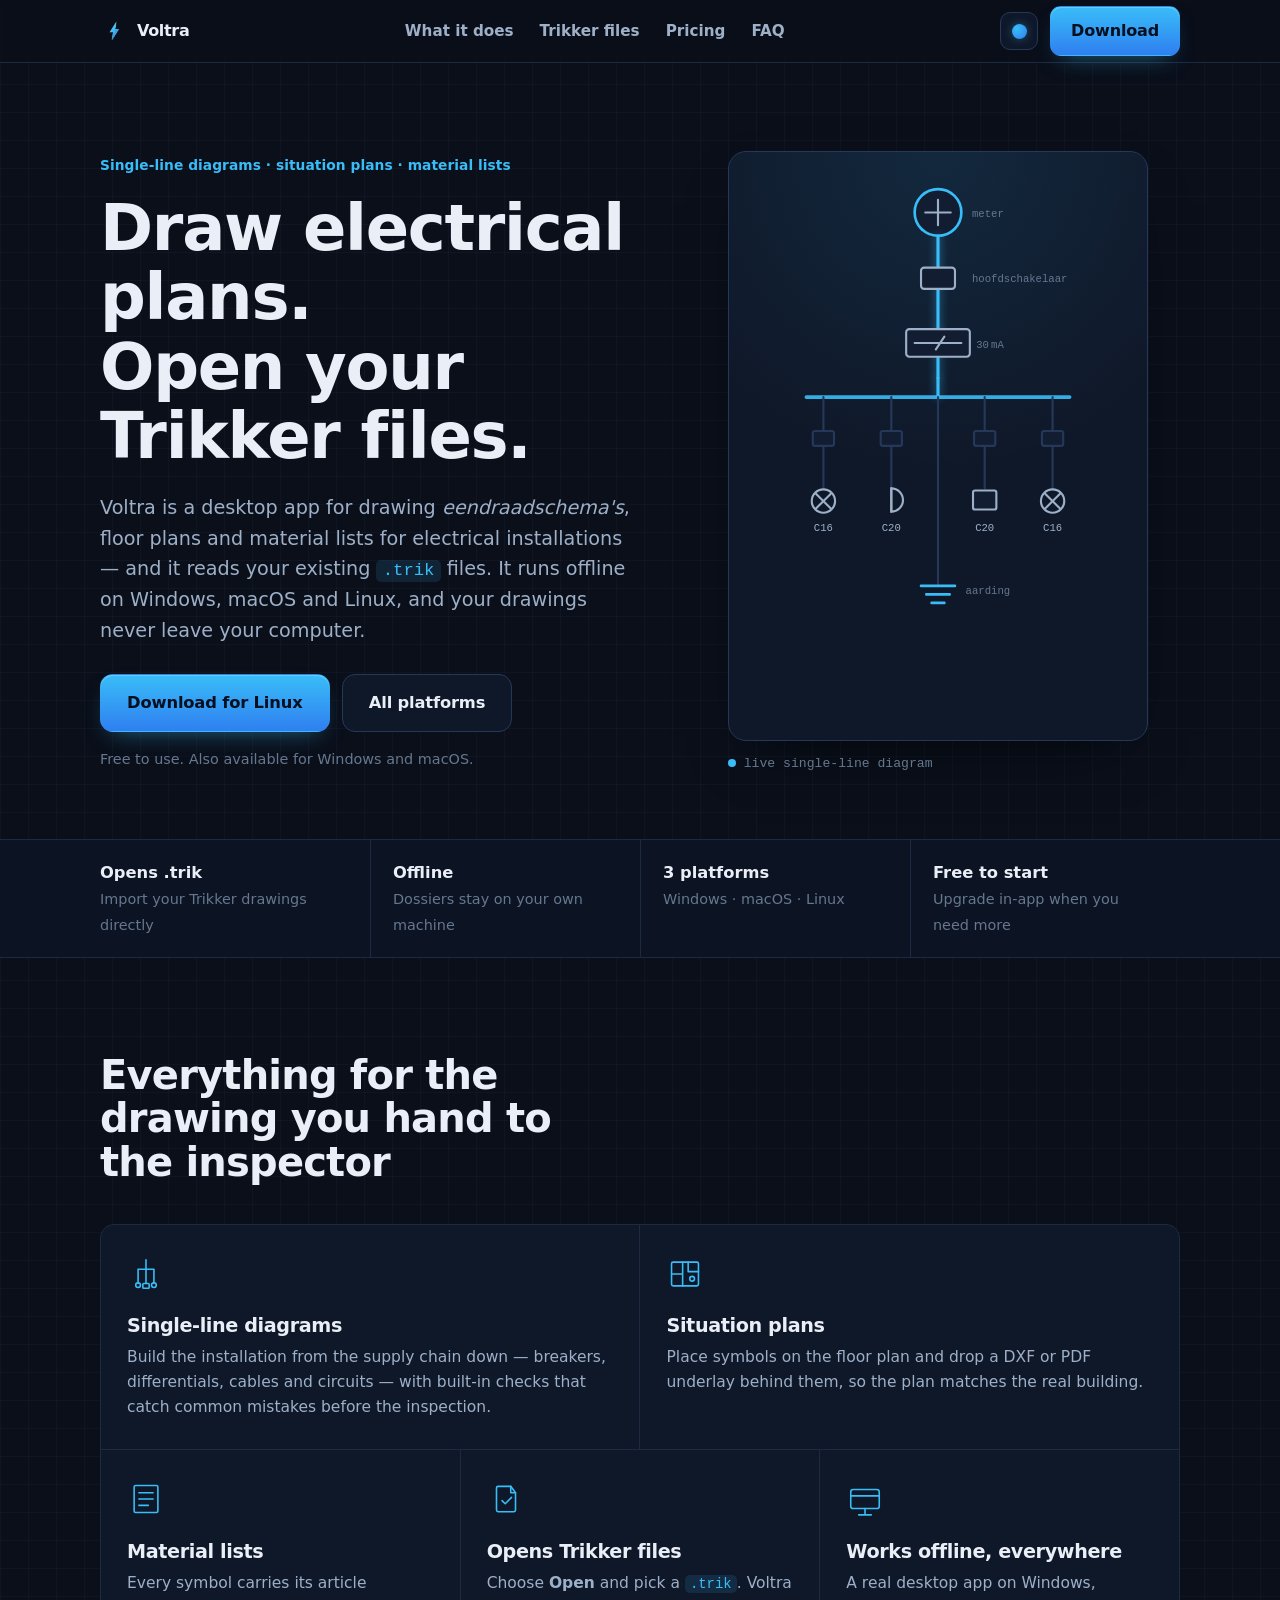
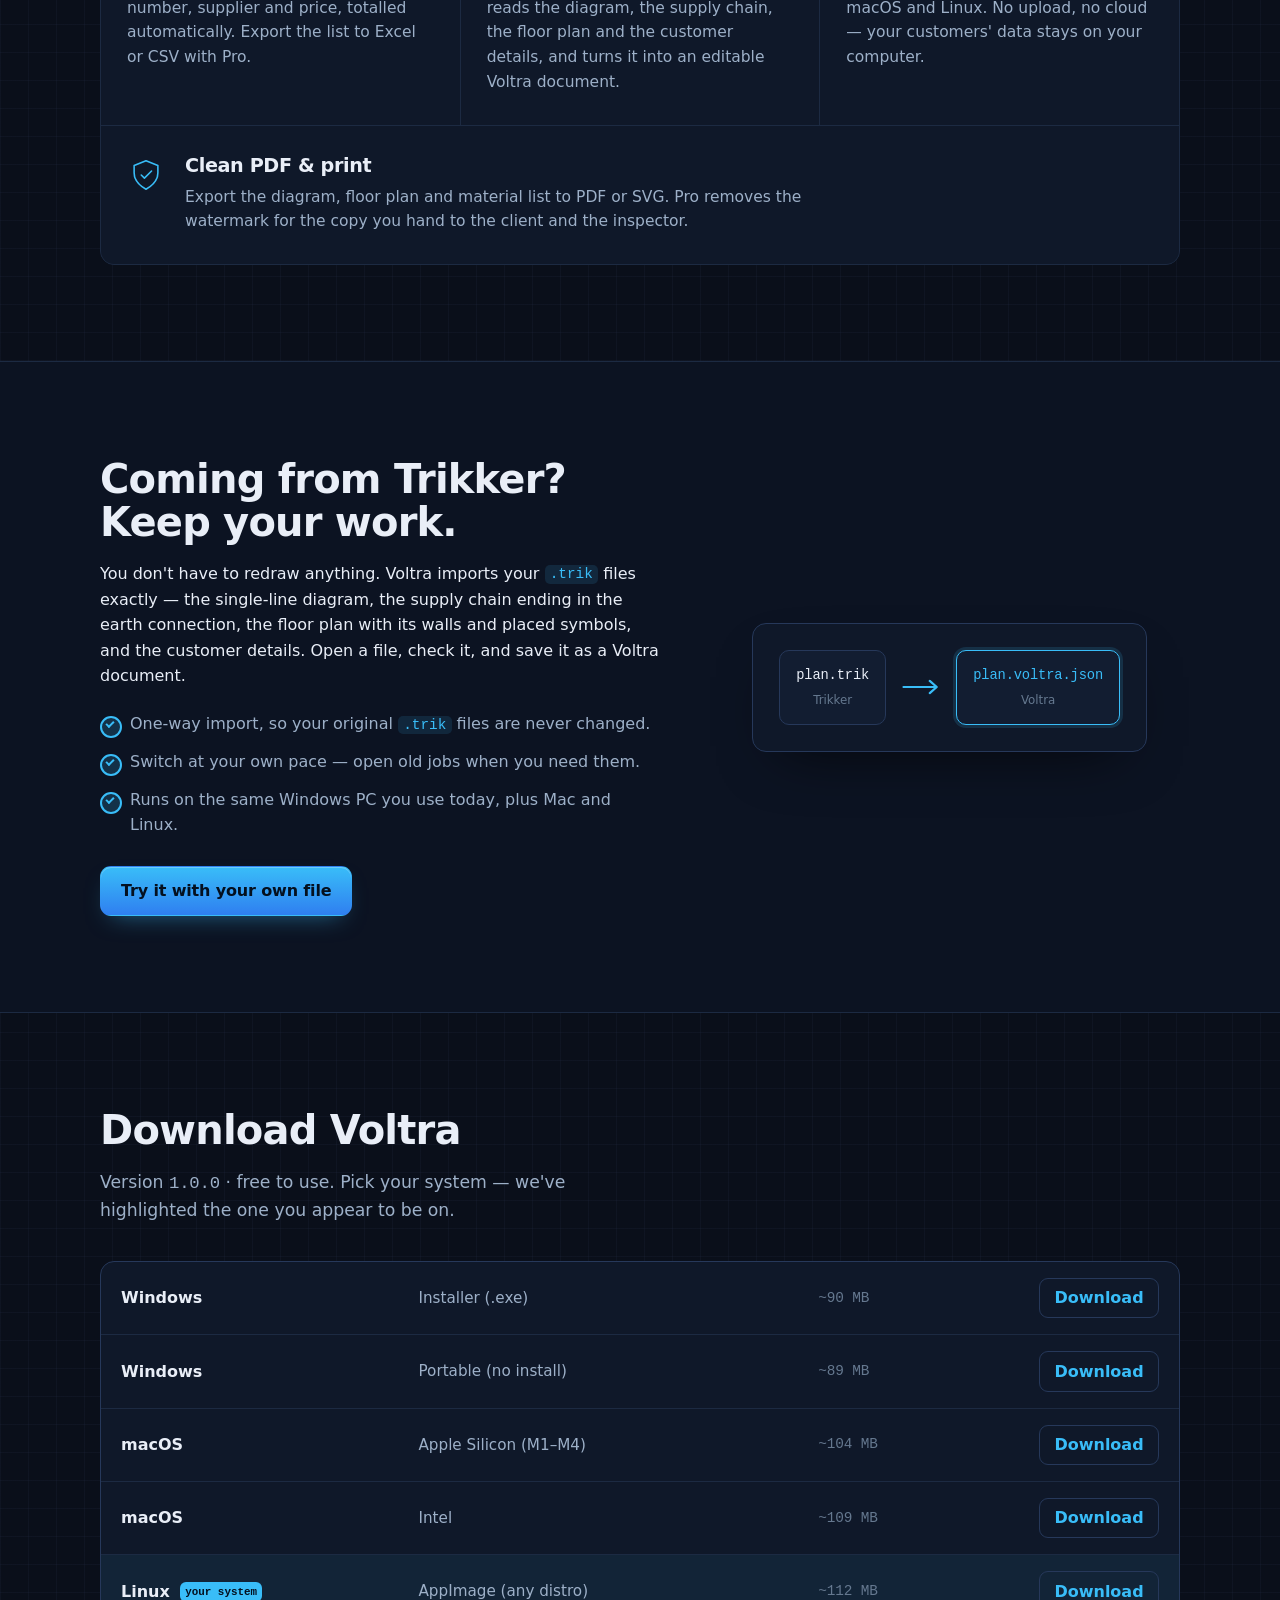
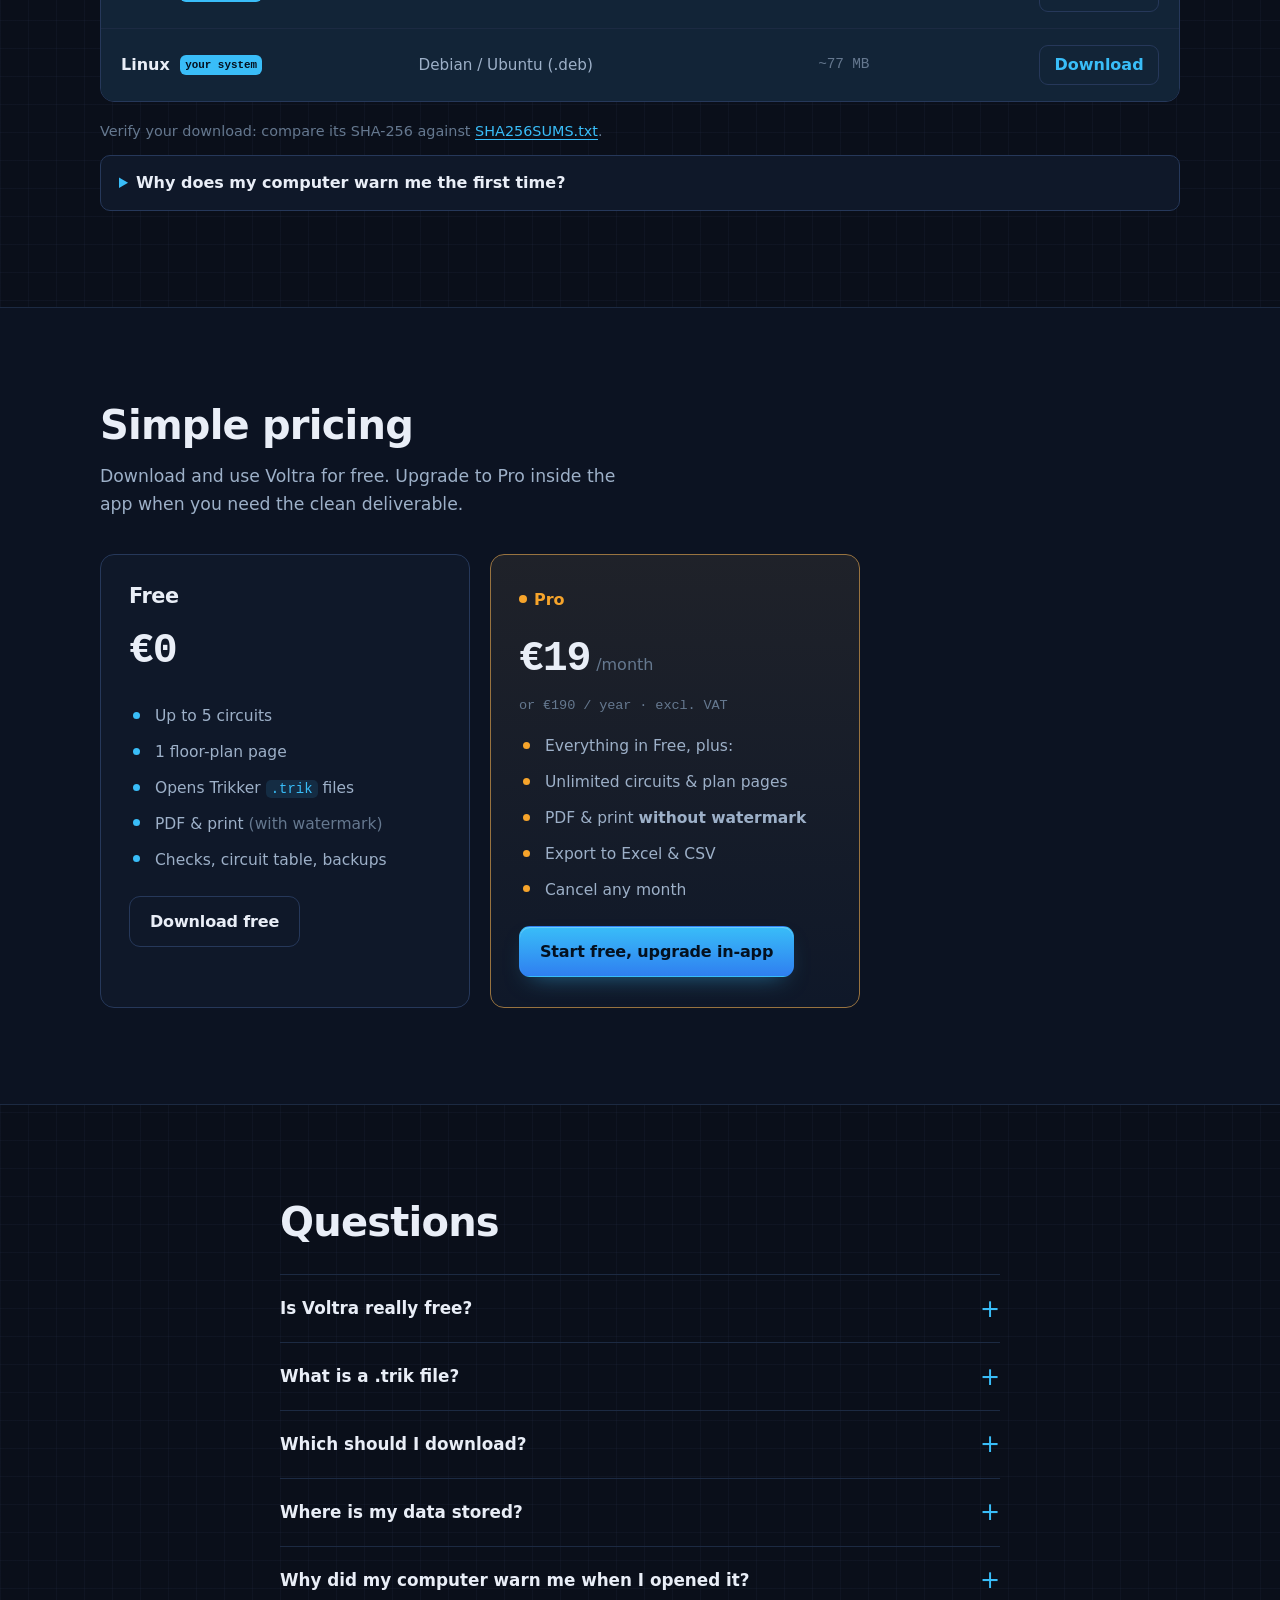
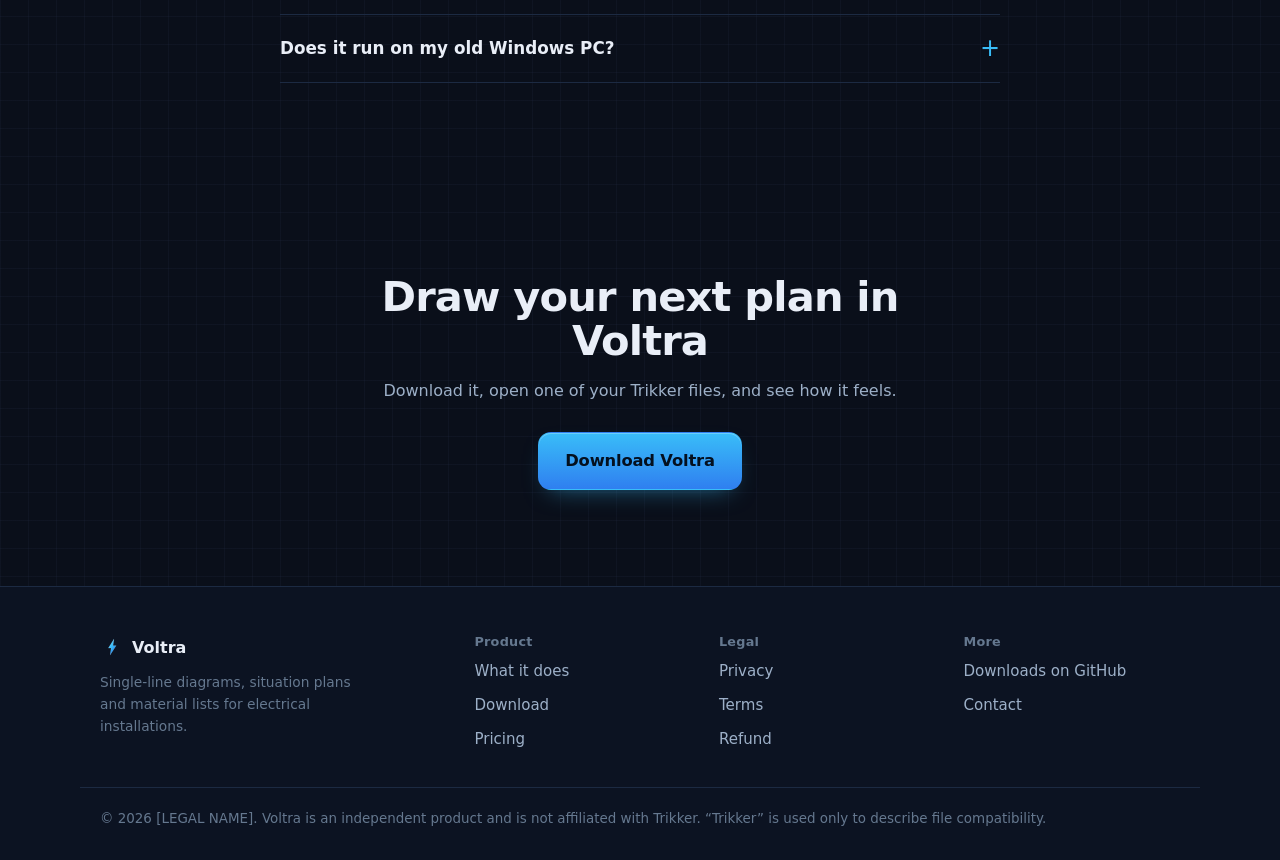
==== index.html @ 6f8e90e7 "Voltra download website Co-Authored-By: Claude Opus 4.8 <noreply@anthropic.com> Claude-Session: http" ====
<!doctype html>
<html lang="en" data-theme="dark">
<head>
<meta charset="utf-8">
<meta name="viewport" content="width=device-width, initial-scale=1">
<title>Voltra — electrical single-line diagrams, opens Trikker files</title>
<meta name="description" content="Voltra is a desktop app for single-line diagrams, situation plans and material lists. It opens your existing Trikker .trik files and works offline on Windows, macOS and Linux.">
<meta http-equiv="Content-Security-Policy" content="default-src 'self'; script-src 'self'; style-src 'self'; img-src 'self' data:; font-src 'self'; connect-src 'self'; base-uri 'none'; form-action 'none'; object-src 'none'">
<link rel="icon" type="image/png" sizes="32x32" href="./assets/favicon-32.png">
<link rel="apple-touch-icon" href="./assets/apple-touch-icon.png">
<meta property="og:title" content="Voltra — electrical single-line diagrams">
<meta property="og:description" content="Draw electrical plans, open your Trikker files, work offline. Windows, macOS, Linux.">
<meta property="og:type" content="website">
<meta property="og:image" content="./assets/og-image.png">
<meta name="theme-color" content="#0a0f1a">
<link rel="stylesheet" href="./styles.css">
</head>
<body>
<a class="skip" href="#download">Skip to downloads</a>

<header class="site-head">
  <div class="wrap head-row">
    <a class="brand" href="#top" aria-label="Voltra home">
      <img src="./assets/mark-96.png" alt="" width="28" height="28" class="brand-mark">
      <span class="brand-name">Voltra</span>
    </a>
    <nav class="nav" aria-label="Primary">
      <a href="#features">What it does</a>
      <a href="#trikker">Trikker files</a>
      <a href="#pricing">Pricing</a>
      <a href="#faq">FAQ</a>
    </nav>
    <div class="head-actions">
      <button type="button" id="theme-toggle" class="icon-btn" aria-label="Switch to light theme" aria-pressed="false">
        <span class="theme-dot" aria-hidden="true"></span>
      </button>
      <a class="btn btn-primary head-cta" href="#download">Download</a>
    </div>
  </div>
</header>

<main id="top">

  <!-- HERO -->
  <section class="hero">
    <div class="wrap hero-grid">
      <div class="hero-copy">
        <p class="kicker">Single-line diagrams · situation plans · material lists</p>
        <h1>Draw electrical plans.<br>Open your Trikker files.</h1>
        <p class="lede">Voltra is a desktop app for drawing <i>eendraadschema's</i>, floor plans and
          material lists for electrical installations — and it reads your existing <code>.trik</code>
          files. It runs offline on Windows, macOS and Linux, and your drawings never leave your computer.</p>
        <div class="hero-cta">
          <a class="btn btn-primary btn-lg" id="hero-download" href="#download" data-fallback="#download">
            <span id="hero-download-label">Download Voltra</span>
          </a>
          <a class="btn btn-ghost btn-lg" href="#download">All platforms</a>
        </div>
        <p class="hero-note" id="hero-os-note">Free to use. No account needed to start.</p>
      </div>

      <!-- Subject-matter hero: a live single-line diagram that energizes on load -->
      <div class="hero-art" aria-hidden="true">
        <svg class="sld" viewBox="0 0 360 520" fill="none" xmlns="http://www.w3.org/2000/svg" role="img">
          <!-- grid backdrop handled by CSS; this is the schematic -->
          <!-- meter / supply -->
          <circle class="sld-node" cx="180" cy="40" r="22"/>
          <path class="sld-sym" d="M168 40h24M180 28v24" />
          <text class="sld-lbl" x="212" y="44">meter</text>

          <!-- main vertical bus (the energized path) -->
          <path class="sld-live" d="M180 62 V150" />
          <!-- main switch -->
          <rect class="sld-box" x="164" y="92" width="32" height="20" rx="3"/>
          <text class="sld-lbl" x="212" y="106">hoofdschakelaar</text>

          <!-- RCD / differential -->
          <path class="sld-live" d="M180 150 V196"/>
          <rect class="sld-box" x="150" y="150" width="60" height="26" rx="3"/>
          <path class="sld-sym" d="M158 163h44M186 157l-8 12"/>
          <text class="sld-lbl" x="216" y="168">30&#8201;mA</text>

          <!-- busbar -->
          <path class="sld-live" d="M180 196 V214"/>
          <path class="sld-bus" d="M56 214 H304"/>

          <!-- four circuits dropping from the bus -->
          <!-- circuit 1: lighting -->
          <path class="sld-line" d="M72 214 V300"/>
          <rect class="sld-box sm" x="62" y="246" width="20" height="14" rx="2"/>
          <circle class="sld-end" cx="72" cy="312" r="11"/>
          <path class="sld-sym" d="M65 305l14 14M79 305l-14 14"/>
          <text class="sld-tag" x="72" y="340">C16</text>

          <!-- circuit 2: sockets -->
          <path class="sld-line" d="M136 214 V300"/>
          <rect class="sld-box sm" x="126" y="246" width="20" height="14" rx="2"/>
          <path class="sld-end" d="M136 300 a11 11 0 0 1 0 22 Z"/>
          <path class="sld-sym" d="M136 300 v22"/>
          <text class="sld-tag" x="136" y="340">C20</text>

          <!-- circuit 3: oven -->
          <path class="sld-line" d="M224 214 V300"/>
          <rect class="sld-box sm" x="214" y="246" width="20" height="14" rx="2"/>
          <rect class="sld-end sq" x="213" y="302" width="22" height="18" rx="2"/>
          <text class="sld-tag" x="224" y="340">C20</text>

          <!-- circuit 4: lighting -->
          <path class="sld-line" d="M288 214 V300"/>
          <rect class="sld-box sm" x="278" y="246" width="20" height="14" rx="2"/>
          <circle class="sld-end" cx="288" cy="312" r="11"/>
          <path class="sld-sym" d="M281 305l14 14M295 305l-14 14"/>
          <text class="sld-tag" x="288" y="340">C16</text>

          <!-- earth at the bottom -->
          <path class="sld-line" d="M180 214 V392"/>
          <path class="sld-earth" d="M164 392 H196 M169 400 H191 M174 408 H186"/>
          <text class="sld-lbl" x="206" y="400">aarding</text>
        </svg>
        <div class="sld-caption"><span class="live-dot"></span>live single-line diagram</div>
      </div>
    </div>
  </section>

  <!-- TRUST STRIP -->
  <section class="strip" aria-label="At a glance">
    <div class="wrap strip-row">
      <div class="strip-item"><b>Opens .trik</b><span>Import your Trikker drawings directly</span></div>
      <div class="strip-item"><b>Offline</b><span>Dossiers stay on your own machine</span></div>
      <div class="strip-item"><b>3 platforms</b><span>Windows · macOS · Linux</span></div>
      <div class="strip-item"><b>Free to start</b><span>Upgrade in-app when you need more</span></div>
    </div>
  </section>

  <!-- FEATURES -->
  <section class="section" id="features">
    <div class="wrap">
      <h2 class="section-title">Everything for the drawing you hand to the inspector</h2>
      <div class="feat">
        <article class="feat-item">
          <svg class="feat-glyph" viewBox="0 0 48 48" aria-hidden="true"><path d="M24 6v12M24 18h-10v10M24 18h10v10M14 28v8M34 28v8M24 18v18" /><circle cx="14" cy="38" r="3"/><circle cx="34" cy="38" r="3"/><rect x="20" y="36" width="8" height="6" rx="1"/></svg>
          <h3>Single-line diagrams</h3>
          <p>Build the installation from the supply chain down — breakers, differentials, cables and
            circuits — with built-in checks that catch common mistakes before the inspection.</p>
        </article>
        <article class="feat-item">
          <svg class="feat-glyph" viewBox="0 0 48 48" aria-hidden="true"><rect x="7" y="9" width="34" height="30" rx="2"/><path d="M7 24h14v15M21 24V9M28 9v12h13"/><circle cx="33" cy="30" r="3"/></svg>
          <h3>Situation plans</h3>
          <p>Place symbols on the floor plan and drop a DXF or PDF underlay behind them, so the plan
            matches the real building.</p>
        </article>
        <article class="feat-item">
          <svg class="feat-glyph" viewBox="0 0 48 48" aria-hidden="true"><rect x="9" y="7" width="30" height="34" rx="2"/><path d="M15 16h18M15 24h18M15 32h12"/></svg>
          <h3>Material lists</h3>
          <p>Every symbol carries its article number, supplier and price, totalled automatically. Export
            the list to Excel or CSV with Pro.</p>
        </article>
        <article class="feat-item">
          <svg class="feat-glyph" viewBox="0 0 48 48" aria-hidden="true"><path d="M30 8H14a2 2 0 0 0-2 2v28a2 2 0 0 0 2 2h20a2 2 0 0 0 2-2V16z"/><path d="M30 8v8h6M19 26l4 4 8-8"/></svg>
          <h3>Opens Trikker files</h3>
          <p>Choose <b>Open</b> and pick a <code>.trik</code>. Voltra reads the diagram, the supply chain,
            the floor plan and the customer details, and turns it into an editable Voltra document.</p>
        </article>
        <article class="feat-item">
          <svg class="feat-glyph" viewBox="0 0 48 48" aria-hidden="true"><rect x="6" y="12" width="36" height="24" rx="3"/><path d="M6 20h36M16 44h16M24 36v8"/></svg>
          <h3>Works offline, everywhere</h3>
          <p>A real desktop app on Windows, macOS and Linux. No upload, no cloud — your customers' data
            stays on your computer.</p>
        </article>
        <article class="feat-item">
          <svg class="feat-glyph" viewBox="0 0 48 48" aria-hidden="true"><path d="M24 6l15 6v9c0 9-6 16-15 21-9-5-15-12-15-21v-9z"/><path d="M18 24l4 4 9-9"/></svg>
          <h3>Clean PDF &amp; print</h3>
          <p>Export the diagram, floor plan and material list to PDF or SVG. Pro removes the watermark for
            the copy you hand to the client and the inspector.</p>
        </article>
      </div>
    </div>
  </section>

  <!-- TRIKKER INTEROP -->
  <section class="section section-alt" id="trikker">
    <div class="wrap interop">
      <div class="interop-copy">
        <h2 class="section-title">Coming from Trikker? Keep your work.</h2>
        <p>You don't have to redraw anything. Voltra imports your <code>.trik</code> files exactly — the
          single-line diagram, the supply chain ending in the earth connection, the floor plan with its
          walls and placed symbols, and the customer details. Open a file, check it, and save it as a
          Voltra document.</p>
        <ul class="ticks">
          <li>One-way import, so your original <code>.trik</code> files are never changed.</li>
          <li>Switch at your own pace — open old jobs when you need them.</li>
          <li>Runs on the same Windows PC you use today, plus Mac and Linux.</li>
        </ul>
        <a class="btn btn-primary" href="#download">Try it with your own file</a>
      </div>
      <div class="interop-art" aria-hidden="true">
        <div class="swap">
          <div class="swap-chip from"><span class="mono">plan.trik</span><small>Trikker</small></div>
          <svg class="swap-arrow" viewBox="0 0 48 24" fill="none"><path d="M4 12h38M34 5l8 7-8 7"/></svg>
          <div class="swap-chip to"><span class="mono">plan.voltra.json</span><small>Voltra</small></div>
        </div>
      </div>
    </div>
  </section>

  <!-- DOWNLOAD -->
  <section class="section" id="download">
    <div class="wrap">
      <h2 class="section-title">Download Voltra</h2>
      <p class="section-lede">Version <span class="mono" id="ver">1.0.0</span> · free to use. Pick your
        system — we've highlighted the one you appear to be on.</p>

      <div class="dl" id="dl-list">
        <!-- rows injected/annotated by app.js; written here for no-JS and for crawlers -->
        <a class="dl-row" data-os="windows" href="#" data-file="voltra-windows-setup.exe">
          <span class="dl-os">Windows</span>
          <span class="dl-kind">Installer (.exe)</span>
          <span class="dl-size mono">~90 MB</span>
          <span class="dl-get">Download</span>
        </a>
        <a class="dl-row" data-os="windows" href="#" data-file="voltra-windows-portable.exe">
          <span class="dl-os">Windows</span>
          <span class="dl-kind">Portable (no install)</span>
          <span class="dl-size mono">~89 MB</span>
          <span class="dl-get">Download</span>
        </a>
        <a class="dl-row" data-os="mac-arm" href="#" data-file="voltra-mac-apple-silicon.dmg">
          <span class="dl-os">macOS</span>
          <span class="dl-kind">Apple Silicon (M1–M4)</span>
          <span class="dl-size mono">~104 MB</span>
          <span class="dl-get">Download</span>
        </a>
        <a class="dl-row" data-os="mac-intel" href="#" data-file="voltra-mac-intel.dmg">
          <span class="dl-os">macOS</span>
          <span class="dl-kind">Intel</span>
          <span class="dl-size mono">~109 MB</span>
          <span class="dl-get">Download</span>
        </a>
        <a class="dl-row" data-os="linux" href="#" data-file="voltra-linux.AppImage">
          <span class="dl-os">Linux</span>
          <span class="dl-kind">AppImage (any distro)</span>
          <span class="dl-size mono">~112 MB</span>
          <span class="dl-get">Download</span>
        </a>
        <a class="dl-row" data-os="linux" href="#" data-file="voltra-linux.deb">
          <span class="dl-os">Linux</span>
          <span class="dl-kind">Debian / Ubuntu (.deb)</span>
          <span class="dl-size mono">~77 MB</span>
          <span class="dl-get">Download</span>
        </a>
      </div>

      <div class="dl-meta">
        <p class="verify">Verify your download: compare its SHA-256 against
          <a id="sums-link" href="#" rel="noopener">SHA256SUMS.txt</a>.</p>
        <details class="warn">
          <summary>Why does my computer warn me the first time?</summary>
          <p>The installers are not yet code-signed, so Windows SmartScreen and macOS Gatekeeper show a
            one-time caution. On Windows choose <b>More info → Run anyway</b>; on macOS <b>right-click the
            app → Open</b>. The files you download here are the exact ones built from the public source —
            verify the SHA-256 above if you want to be certain.</p>
        </details>
      </div>
    </div>
  </section>

  <!-- PRICING -->
  <section class="section section-alt" id="pricing">
    <div class="wrap">
      <h2 class="section-title">Simple pricing</h2>
      <p class="section-lede">Download and use Voltra for free. Upgrade to Pro inside the app when you need
        the clean deliverable.</p>
      <div class="plans">
        <div class="plan">
          <h3>Free</h3>
          <p class="price"><span class="amount mono">€0</span></p>
          <ul class="plan-feats">
            <li>Up to 5 circuits</li>
            <li>1 floor-plan page</li>
            <li>Opens Trikker <code>.trik</code> files</li>
            <li>PDF &amp; print <span class="muted">(with watermark)</span></li>
            <li>Checks, circuit table, backups</li>
          </ul>
          <a class="btn btn-ghost" href="#download">Download free</a>
        </div>
        <div class="plan plan-pro">
          <div class="plan-flag"><span class="live-dot"></span>Pro</div>
          <p class="price"><span class="amount mono">€19</span><span class="per">/month</span></p>
          <p class="price-alt mono">or €190 / year · excl. VAT</p>
          <ul class="plan-feats">
            <li>Everything in Free, plus:</li>
            <li>Unlimited circuits &amp; plan pages</li>
            <li>PDF &amp; print <b>without watermark</b></li>
            <li>Export to Excel &amp; CSV</li>
            <li>Cancel any month</li>
          </ul>
          <a class="btn btn-primary" href="#download">Start free, upgrade in-app</a>
        </div>
      </div>
    </div>
  </section>

  <!-- FAQ -->
  <section class="section" id="faq">
    <div class="wrap faq-wrap">
      <h2 class="section-title">Questions</h2>
      <div class="faq">
        <details><summary>Is Voltra really free?</summary><p>Yes. The free version is a full working app:
          draw diagrams and plans, run the checks, open Trikker files, and print or export to PDF. The free
          version limits you to 5 circuits and one floor-plan page and adds a watermark to exports. Pro
          removes those limits.</p></details>
        <details><summary>What is a .trik file?</summary><p>It's the file Trikker saves. If you've used
          Trikker, your drawings are <code>.trik</code> files. Voltra opens them so you don't lose your
          existing work.</p></details>
        <details><summary>Which should I download?</summary><p>On Windows, the <b>installer</b> is the
          usual choice; the <b>portable</b> version runs without installing. On a modern Mac (2020 or
          later) choose <b>Apple Silicon</b>; on an older Mac choose <b>Intel</b>. On Linux, the
          <b>AppImage</b> runs on any distribution.</p></details>
        <details><summary>Where is my data stored?</summary><p>On your own computer. Voltra is a desktop
          app — your drawings and customer details are saved as files on your machine and are never
          uploaded. Only a subscription, if you buy one, involves our server (just your e-mail and plan).</p></details>
        <details><summary>Why did my computer warn me when I opened it?</summary><p>Because the app isn't
          code-signed yet. It's safe to run — see the note in the download section — and you can verify the
          file against its published SHA-256.</p></details>
        <details><summary>Does it run on my old Windows PC?</summary><p>If Trikker runs on it, Voltra
          will too. It's a standard Windows 10/11 desktop app.</p></details>
      </div>
    </div>
  </section>

  <!-- FINAL CTA -->
  <section class="section cta-final">
    <div class="wrap cta-box">
      <h2>Draw your next plan in Voltra</h2>
      <p>Download it, open one of your Trikker files, and see how it feels.</p>
      <a class="btn btn-primary btn-lg" href="#download">Download Voltra</a>
    </div>
  </section>
</main>

<footer class="site-foot">
  <div class="wrap foot-grid">
    <div class="foot-brand">
      <img src="./assets/mark-96.png" alt="" width="24" height="24">
      <span>Voltra</span>
      <p class="foot-tiny">Single-line diagrams, situation plans and material lists for electrical
        installations.</p>
    </div>
    <nav class="foot-col" aria-label="Product">
      <h4>Product</h4>
      <a href="#features">What it does</a>
      <a href="#download">Download</a>
      <a href="#pricing">Pricing</a>
    </nav>
    <nav class="foot-col" aria-label="Legal">
      <h4>Legal</h4>
      <a href="./privacy.html">Privacy</a>
      <a href="./terms.html">Terms</a>
      <a href="./refund.html">Refund</a>
    </nav>
    <nav class="foot-col" aria-label="More">
      <h4>More</h4>
      <a id="gh-link" href="#" rel="noopener">Downloads on GitHub</a>
      <a href="mailto:[CONTACT-EMAIL]">Contact</a>
    </nav>
  </div>
  <div class="wrap foot-legal">
    <span>© <span id="year">2026</span> [LEGAL NAME]. Voltra is an independent product and is not affiliated
      with Trikker. “Trikker” is used only to describe file compatibility.</span>
  </div>
</footer>

<script src="./app.js" defer></script>
</body>
</html>
---- styles.css ----
/* Voltra — blueprint-dark "live wire" design system
   Grounded in electrical single-line drawings: hairline grid, schematic hero, monospace for technical data. */

:root {
  --bg: #0a0f1a;
  --bg-2: #0c1322;
  --panel: #0f1829;
  --panel-2: #121d31;
  --ink: #e9eef7;
  --ink-2: #9db0c8;
  --ink-3: #65788f;
  --line: #1c2a42;
  --line-2: #26385a;
  --live: #39bdf8;
  --live-2: #2f7ff0;
  --live-ink: #04101f;
  --spark: #f6a42b;
  --ring: rgba(57,189,248,.55);
  --grid: rgba(120,160,220,.045);
  --shadow: 0 24px 60px -30px rgba(0,0,0,.8);
  --font: system-ui, -apple-system, "Segoe UI", Roboto, Helvetica, Arial, sans-serif;
  --mono: ui-monospace, "SF Mono", "Cascadia Code", Consolas, "Liberation Mono", monospace;
  --maxw: 1120px;
  --r: 14px;
}

:root[data-theme="light"] {
  --bg: #f4f7fc;
  --bg-2: #eaf0f8;
  --panel: #ffffff;
  --panel-2: #f3f7fd;
  --ink: #0c1726;
  --ink-2: #41566f;
  --ink-3: #6b7d95;
  --line: #d9e2f0;
  --line-2: #c3d2e8;
  --live: #0a6fd0;
  --live-2: #0a52b4;
  --live-ink: #ffffff;
  --spark: #b4610a;
  --ring: rgba(10,111,208,.45);
  --grid: rgba(20,70,140,.05);
  --shadow: 0 20px 50px -28px rgba(20,40,80,.35);
}

* { box-sizing: border-box; }
html { scroll-behavior: smooth; }
@media (prefers-reduced-motion: reduce) { html { scroll-behavior: auto; } }

body {
  margin: 0;
  font-family: var(--font);
  color: var(--ink);
  background: var(--bg);
  /* faint engineering grid, like graph paper */
  background-image:
    linear-gradient(var(--grid) 1px, transparent 1px),
    linear-gradient(90deg, var(--grid) 1px, transparent 1px);
  background-size: 28px 28px;
  line-height: 1.6;
  -webkit-font-smoothing: antialiased;
  text-rendering: optimizeLegibility;
}

.wrap { width: 100%; max-width: var(--maxw); margin-inline: auto; padding-inline: 20px; }
.mono { font-family: var(--mono); font-feature-settings: "tnum" 1; letter-spacing: -.01em; }
.muted { color: var(--ink-3); }
code { font-family: var(--mono); font-size: .9em; color: var(--live); background: color-mix(in srgb, var(--live) 12%, transparent); padding: .08em .36em; border-radius: 5px; }
:root[data-theme="light"] code { color: var(--live-2); }

a { color: var(--live); text-underline-offset: 3px; }
h1, h2, h3, h4 { margin: 0; line-height: 1.08; letter-spacing: -.02em; font-weight: 760; }

.skip { position: absolute; left: -999px; top: 0; background: var(--live); color: var(--live-ink); padding: 10px 16px; border-radius: 0 0 8px 0; z-index: 100; }
.skip:focus { left: 0; }

:focus-visible { outline: 2px solid var(--ring); outline-offset: 3px; border-radius: 4px; }

/* ---------- buttons ---------- */
.btn {
  --_bg: transparent;
  display: inline-flex; align-items: center; justify-content: center; gap: .5em;
  font: inherit; font-weight: 650; letter-spacing: -.01em;
  padding: .72em 1.25em; border-radius: 11px; border: 1px solid transparent;
  cursor: pointer; text-decoration: none; white-space: nowrap;
  transition: transform .12s ease, background-color .18s ease, border-color .18s ease, box-shadow .18s ease;
}
.btn:active { transform: translateY(1px); }
.btn-primary {
  background: linear-gradient(180deg, var(--live), var(--live-2));
  color: var(--live-ink); box-shadow: 0 1px 0 rgba(255,255,255,.25) inset, 0 10px 24px -12px var(--ring);
}
.btn-primary:hover { box-shadow: 0 1px 0 rgba(255,255,255,.3) inset, 0 14px 30px -12px var(--ring); }
.btn-ghost { background: var(--panel); color: var(--ink); border-color: var(--line-2); }
.btn-ghost:hover { border-color: var(--live); color: var(--ink); }
.btn-lg { padding: .92em 1.6em; font-size: 1.02rem; border-radius: 13px; }

/* ---------- header ---------- */
.site-head { position: sticky; top: 0; z-index: 40; background: color-mix(in srgb, var(--bg) 82%, transparent); backdrop-filter: blur(12px); border-bottom: 1px solid var(--line); }
.head-row { display: flex; align-items: center; gap: 20px; height: 62px; }
.brand { display: inline-flex; align-items: center; gap: 9px; text-decoration: none; color: var(--ink); font-weight: 740; letter-spacing: -.02em; }
.brand-mark { display: block; }
.nav { display: flex; gap: 26px; margin-inline: auto; }
.nav a { color: var(--ink-2); text-decoration: none; font-size: .95rem; font-weight: 550; }
.nav a:hover { color: var(--ink); }
.head-actions { display: flex; align-items: center; gap: 12px; }
.icon-btn { width: 38px; height: 38px; border-radius: 10px; border: 1px solid var(--line-2); background: var(--panel); display: grid; place-items: center; cursor: pointer; }
.theme-dot { width: 15px; height: 15px; border-radius: 50%; background: radial-gradient(circle at 32% 30%, var(--live), var(--live-2)); box-shadow: 0 0 10px -1px var(--ring); }

/* ---------- hero ---------- */
.hero { padding: clamp(42px, 8vw, 88px) 0 clamp(36px, 6vw, 64px); position: relative; }
.hero-grid { display: grid; grid-template-columns: 1.05fr .95fr; gap: clamp(24px, 5vw, 60px); align-items: center; }
.kicker { color: var(--live); font-size: .86rem; font-weight: 600; margin: 0 0 18px; letter-spacing: .005em; }
.hero h1 { font-size: clamp(2.3rem, 5.4vw, 4rem); font-weight: 800; }
.lede { color: var(--ink-2); font-size: clamp(1.02rem, 1.6vw, 1.2rem); max-width: 34em; margin: 22px 0 28px; }
.hero-cta { display: flex; flex-wrap: wrap; gap: 12px; }
.hero-note { color: var(--ink-3); font-size: .9rem; margin: 16px 0 0; }

.hero-art { position: relative; justify-self: center; width: 100%; max-width: 420px; }
.hero-art { animation: rise .8s cubic-bezier(.2,.7,.2,1) both; }
@keyframes rise { from { opacity: 0; transform: translateY(14px); } to { opacity: 1; transform: none; } }
.sld {
  width: 100%; height: auto; display: block;
  background:
    radial-gradient(120% 90% at 50% 0%, color-mix(in srgb, var(--live) 10%, transparent), transparent 60%),
    var(--panel);
  border: 1px solid var(--line-2); border-radius: 18px; padding: 18px;
  box-shadow: var(--shadow);
}
/* schematic strokes */
.sld-line, .sld-bus, .sld-live, .sld-sym, .sld-earth { stroke-linecap: round; stroke-linejoin: round; fill: none; }
.sld-line { stroke: var(--line-2); stroke-width: 2; }
.sld-sym { stroke: var(--ink-2); stroke-width: 2; }
.sld-bus { stroke: var(--live); stroke-width: 3.5; opacity: .9; }
.sld-live { stroke: var(--live); stroke-width: 3; filter: drop-shadow(0 0 4px color-mix(in srgb, var(--live) 70%, transparent)); animation: energize 3.2s ease-in-out infinite; }
.sld-node { fill: var(--panel-2); stroke: var(--live); stroke-width: 2.5; }
.sld-box { fill: var(--panel-2); stroke: var(--ink-2); stroke-width: 2; }
.sld-box.sm { fill: var(--panel-2); stroke: var(--line-2); }
.sld-end { fill: none; stroke: var(--ink-2); stroke-width: 2; }
.sld-end.sq { fill: var(--panel-2); }
.sld-earth { stroke: var(--live); stroke-width: 2.5; }
.sld-lbl { fill: var(--ink-3); font-family: var(--mono); font-size: 10px; }
.sld-tag { fill: var(--ink-2); font-family: var(--mono); font-size: 10px; text-anchor: middle; }
@keyframes energize { 0%,100% { opacity: .62; } 50% { opacity: 1; } }
@media (prefers-reduced-motion: reduce) { .sld-live { animation: none; opacity: .95; } .hero-art { animation: none; } }
.sld-caption { display: inline-flex; align-items: center; gap: 8px; margin-top: 12px; color: var(--ink-3); font-size: .82rem; font-family: var(--mono); }
.live-dot { width: 8px; height: 8px; border-radius: 50%; background: var(--live); box-shadow: 0 0 0 0 var(--ring); animation: ping 2.4s ease-out infinite; }
@keyframes ping { 0% { box-shadow: 0 0 0 0 var(--ring); } 70%,100% { box-shadow: 0 0 0 7px transparent; } }
@media (prefers-reduced-motion: reduce) { .live-dot { animation: none; } }

/* ---------- strip ---------- */
.strip { border-block: 1px solid var(--line); background: var(--bg-2); }
.strip-row { display: grid; grid-template-columns: repeat(4, 1fr); }
.strip-item { padding: 20px 22px; border-left: 1px solid var(--line); }
.strip-item:first-child { border-left: 0; padding-left: 0; }
.strip-item b { display: block; font-size: 1.02rem; }
.strip-item span { color: var(--ink-3); font-size: .9rem; }

/* ---------- sections ---------- */
.section { padding: clamp(54px, 9vw, 96px) 0; }
.section-alt { background: var(--bg-2); border-block: 1px solid var(--line); }
.section-title { font-size: clamp(1.7rem, 3.4vw, 2.5rem); font-weight: 780; max-width: 18ch; }
.section-lede { color: var(--ink-2); font-size: 1.08rem; margin: 16px 0 36px; max-width: 48ch; }

/* ---------- features (asymmetric, hairline — not a uniform card grid) ---------- */
.feat { margin-top: 40px; display: grid; grid-template-columns: repeat(6, 1fr); gap: 1px; background: var(--line); border: 1px solid var(--line); border-radius: var(--r); overflow: hidden; }
.feat-item { grid-column: span 2; background: var(--panel); padding: 30px 26px; }
.feat-item:nth-child(1) { grid-column: span 3; }
.feat-item:nth-child(2) { grid-column: span 3; }
.feat-item:nth-child(6) { grid-column: span 6; display: grid; grid-template-columns: 38px 1fr; column-gap: 20px; align-items: start; }
.feat-item:nth-child(6) .feat-glyph { margin-bottom: 0; grid-row: 1 / span 2; }
.feat-item:nth-child(6) p { max-width: 70ch; }
.feat-glyph { width: 38px; height: 38px; margin-bottom: 16px; color: var(--live); }
.feat-glyph path, .feat-glyph rect, .feat-glyph circle { stroke: currentColor; stroke-width: 2; fill: none; stroke-linecap: round; stroke-linejoin: round; }
.feat-item h3 { font-size: 1.2rem; margin-bottom: 8px; }
.feat-item p { color: var(--ink-2); margin: 0; font-size: .97rem; }

/* ---------- interop ---------- */
.interop { display: grid; grid-template-columns: 1.1fr .9fr; gap: clamp(28px, 5vw, 56px); align-items: center; }
.ticks { list-style: none; padding: 0; margin: 22px 0 28px; display: grid; gap: 12px; }
.ticks li { position: relative; padding-left: 30px; color: var(--ink-2); }
.ticks li::before { content: ""; position: absolute; left: 0; top: .32em; width: 18px; height: 18px; border-radius: 50%; border: 2px solid var(--live); background: color-mix(in srgb, var(--live) 18%, transparent); }
.ticks li::after { content: ""; position: absolute; left: 6px; top: .62em; width: 6px; height: 3px; border-left: 2px solid var(--live); border-bottom: 2px solid var(--live); transform: rotate(-45deg); }
.interop-art { display: grid; place-items: center; }
.swap { display: flex; align-items: center; gap: 14px; padding: 26px; background: var(--panel); border: 1px solid var(--line-2); border-radius: var(--r); box-shadow: var(--shadow); }
.swap-chip { display: grid; gap: 4px; padding: 14px 16px; border-radius: 10px; background: var(--panel-2); border: 1px solid var(--line-2); text-align: center; }
.swap-chip small { color: var(--ink-3); font-size: .74rem; }
.swap-chip .mono { font-size: .86rem; color: var(--ink); }
.swap-chip.to { border-color: var(--live); box-shadow: 0 0 0 3px color-mix(in srgb, var(--live) 14%, transparent); }
.swap-chip.to .mono { color: var(--live); }
.swap-arrow { width: 42px; height: 22px; color: var(--live); flex: none; }
.swap-arrow path { stroke: currentColor; stroke-width: 2.5; fill: none; stroke-linecap: round; stroke-linejoin: round; }

/* ---------- download (spec sheet) ---------- */
.dl { margin-top: 28px; border: 1px solid var(--line-2); border-radius: var(--r); overflow: hidden; background: var(--panel); }
.dl-row { display: grid; grid-template-columns: 1.1fr 1.5fr .8fr auto; align-items: center; gap: 16px; padding: 16px 20px; border-top: 1px solid var(--line); color: var(--ink); text-decoration: none; transition: background-color .15s ease; }
.dl-row:first-child { border-top: 0; }
.dl-row:hover { background: var(--panel-2); }
.dl-os { font-weight: 680; }
.dl-kind { color: var(--ink-2); font-size: .95rem; }
.dl-size { color: var(--ink-3); font-size: .9rem; }
.dl-get { justify-self: end; color: var(--live); font-weight: 640; border: 1px solid var(--line-2); padding: .4em .9em; border-radius: 9px; }
.dl-row:hover .dl-get { border-color: var(--live); }
.dl-row.is-you { background: color-mix(in srgb, var(--live) 7%, var(--panel)); }
.dl-row.is-you .dl-os::after { content: "your system"; margin-left: 10px; font: 600 .68rem/1 var(--mono); color: var(--live-ink); background: var(--live); padding: .35em .5em; border-radius: 6px; vertical-align: middle; letter-spacing: 0; }
.dl-meta { margin-top: 18px; display: grid; gap: 12px; }
.verify { color: var(--ink-3); font-size: .9rem; margin: 0; }
.warn { border: 1px solid var(--line-2); border-radius: 10px; background: var(--panel); }
.warn summary { cursor: pointer; padding: 14px 18px; font-weight: 600; color: var(--ink); }
.warn summary::marker { color: var(--live); }
.warn p { margin: 0; padding: 0 18px 16px; color: var(--ink-2); font-size: .95rem; }

/* ---------- pricing ---------- */
.plans { margin-top: 36px; display: grid; grid-template-columns: 1fr 1fr; gap: 20px; max-width: 760px; }
.plan { background: var(--panel); border: 1px solid var(--line-2); border-radius: var(--r); padding: 30px 28px; }
.plan h3 { font-size: 1.3rem; }
.plan-pro { border-color: color-mix(in srgb, var(--spark) 55%, var(--line-2)); background: linear-gradient(180deg, color-mix(in srgb, var(--spark) 7%, var(--panel)), var(--panel)); position: relative; }
.plan-flag { display: inline-flex; align-items: center; gap: 7px; font-weight: 720; color: var(--spark); margin-bottom: 4px; }
.plan-flag .live-dot { background: var(--spark); --ring: color-mix(in srgb, var(--spark) 55%, transparent); }
.price { margin: 10px 0 2px; display: flex; align-items: baseline; gap: 6px; }
.amount { font-size: 2.6rem; font-weight: 780; letter-spacing: -.03em; }
.per { color: var(--ink-3); }
.price-alt { color: var(--ink-3); font-size: .85rem; margin: 0 0 18px; }
.plan:not(.plan-pro) .price { margin-bottom: 20px; }
.plan-feats { list-style: none; padding: 0; margin: 10px 0 24px; display: grid; gap: 11px; }
.plan-feats li { padding-left: 26px; position: relative; color: var(--ink-2); font-size: .97rem; }
.plan-feats li::before { content: ""; position: absolute; left: 4px; top: .5em; width: 7px; height: 7px; border-radius: 50%; background: var(--live); }
.plan-pro .plan-feats li::before { background: var(--spark); }

/* ---------- faq ---------- */
.faq-wrap { max-width: 760px; }
.faq { margin-top: 30px; border-top: 1px solid var(--line); }
.faq details { border-bottom: 1px solid var(--line); }
.faq summary { cursor: pointer; padding: 20px 0; font-weight: 640; font-size: 1.05rem; list-style: none; display: flex; justify-content: space-between; align-items: center; gap: 16px; }
.faq summary::-webkit-details-marker { display: none; }
.faq summary::after { content: "+"; color: var(--live); font-weight: 400; font-size: 1.5rem; line-height: 1; transition: transform .2s ease; }
.faq details[open] summary::after { transform: rotate(45deg); }
.faq p { margin: 0 0 20px; color: var(--ink-2); max-width: 62ch; }

/* ---------- final cta ---------- */
.cta-final { text-align: center; }
.cta-box { max-width: 640px; margin-inline: auto; }
.cta-box h2 { font-size: clamp(1.8rem, 4vw, 2.6rem); }
.cta-box p { color: var(--ink-2); margin: 14px 0 28px; }

/* ---------- footer ---------- */
.site-foot { border-top: 1px solid var(--line); background: var(--bg-2); padding: 48px 0 30px; }
.foot-grid { display: grid; grid-template-columns: 1.6fr 1fr 1fr 1fr; gap: 28px; }
.foot-brand { display: grid; gap: 8px; align-content: start; }
.foot-brand span { font-weight: 700; }
.foot-brand img { grid-row: 1; }
.foot-brand span { grid-row: 1; grid-column: 2; align-self: center; }
.foot-brand { grid-template-columns: auto 1fr; }
.foot-tiny { grid-column: 1 / -1; color: var(--ink-3); font-size: .86rem; margin: 2px 0 0; max-width: 32ch; }
.foot-col { display: grid; gap: 10px; align-content: start; }
.foot-col h4 { font-size: .8rem; color: var(--ink-3); font-weight: 650; letter-spacing: .02em; }
.foot-col a { color: var(--ink-2); text-decoration: none; font-size: .94rem; }
.foot-col a:hover { color: var(--ink); }
.foot-legal { margin-top: 36px; padding-top: 20px; border-top: 1px solid var(--line); color: var(--ink-3); font-size: .84rem; }

/* ---------- responsive ---------- */
@media (max-width: 900px) {
  .hero-grid { grid-template-columns: 1fr; }
  .hero-art { order: -1; max-width: 340px; }
  .nav { display: none; }
  .interop { grid-template-columns: 1fr; }
  .strip-row { grid-template-columns: 1fr 1fr; }
  .strip-item:nth-child(2) { border-left: 0; }
  .feat { grid-template-columns: 1fr 1fr; }
  .feat-item, .feat-item:nth-child(1), .feat-item:nth-child(2), .feat-item:nth-child(6) { grid-column: auto; }
  .feat-item:nth-child(6) { display: block; }
  .feat-item:nth-child(6) .feat-glyph { margin-bottom: 16px; }
  .plans { grid-template-columns: 1fr; }
  .foot-grid { grid-template-columns: 1fr 1fr; }
}
@media (max-width: 560px) {
  .head-cta { display: none; }
  .strip-row { grid-template-columns: 1fr; }
  .strip-item { border-left: 0; padding-inline: 0; }
  .feat { grid-template-columns: 1fr; }
  .dl-row { grid-template-columns: 1fr auto; grid-template-areas: "os get" "kind get" "size get"; row-gap: 2px; column-gap: 12px; }
  .dl-os { grid-area: os; }
  .dl-kind { grid-area: kind; }
  .dl-size { grid-area: size; }
  .dl-get { grid-area: get; align-self: center; }
  .dl-row.is-you .dl-os::after { display: inline-block; margin-left: 8px; }
  .foot-grid { grid-template-columns: 1fr; }
}

/* ---------- legal pages ---------- */
.legal { padding: clamp(40px, 7vw, 80px) 0; max-width: 760px; }
.legal h1 { font-size: clamp(1.8rem, 4vw, 2.6rem); margin-bottom: 8px; }
.legal .updated { color: var(--ink-3); font-family: var(--mono); font-size: .85rem; margin: 0 0 32px; }
.legal h2 { font-size: 1.15rem; margin: 30px 0 8px; }
.legal p, .legal li { color: var(--ink-2); }
.legal ul { padding-left: 20px; display: grid; gap: 8px; }
.legal a { color: var(--live); }
.legal .back { display: inline-block; margin-top: 36px; color: var(--ink-2); text-decoration: none; }
.legal .back:hover { color: var(--ink); }
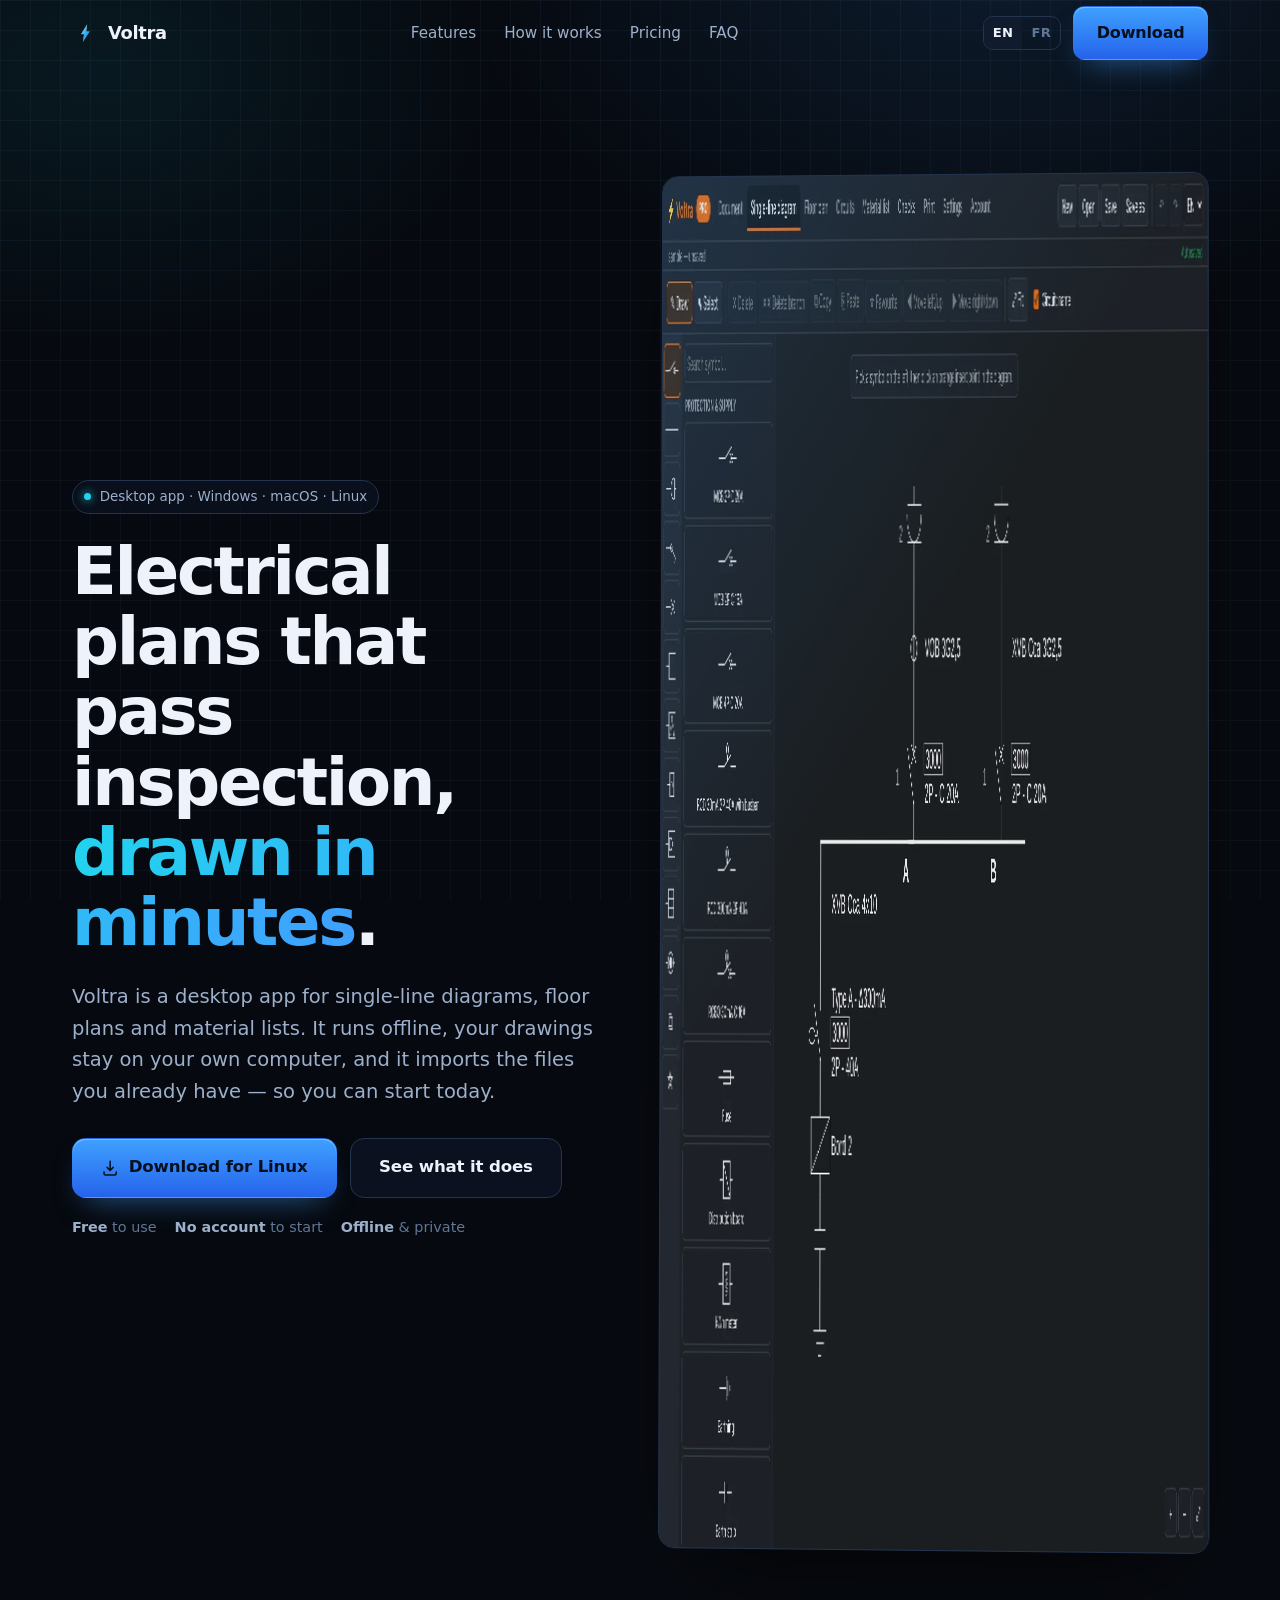
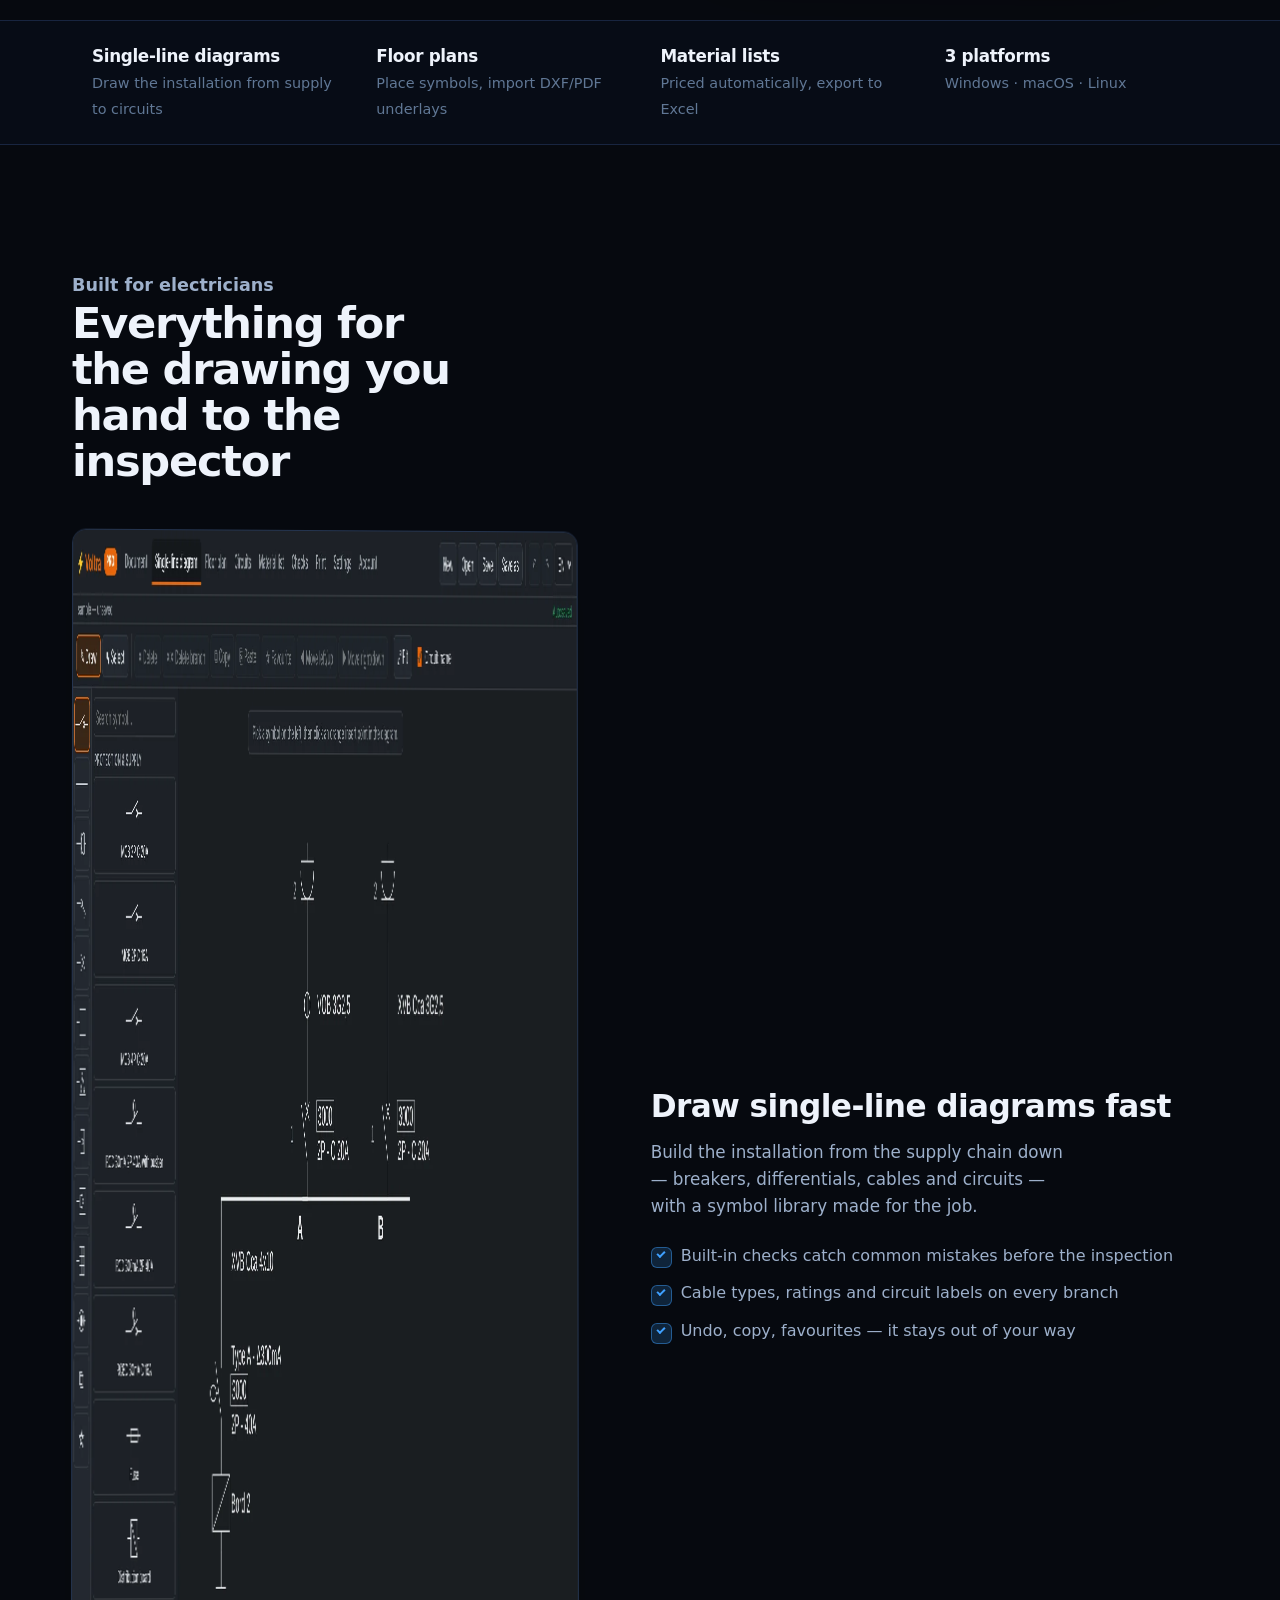
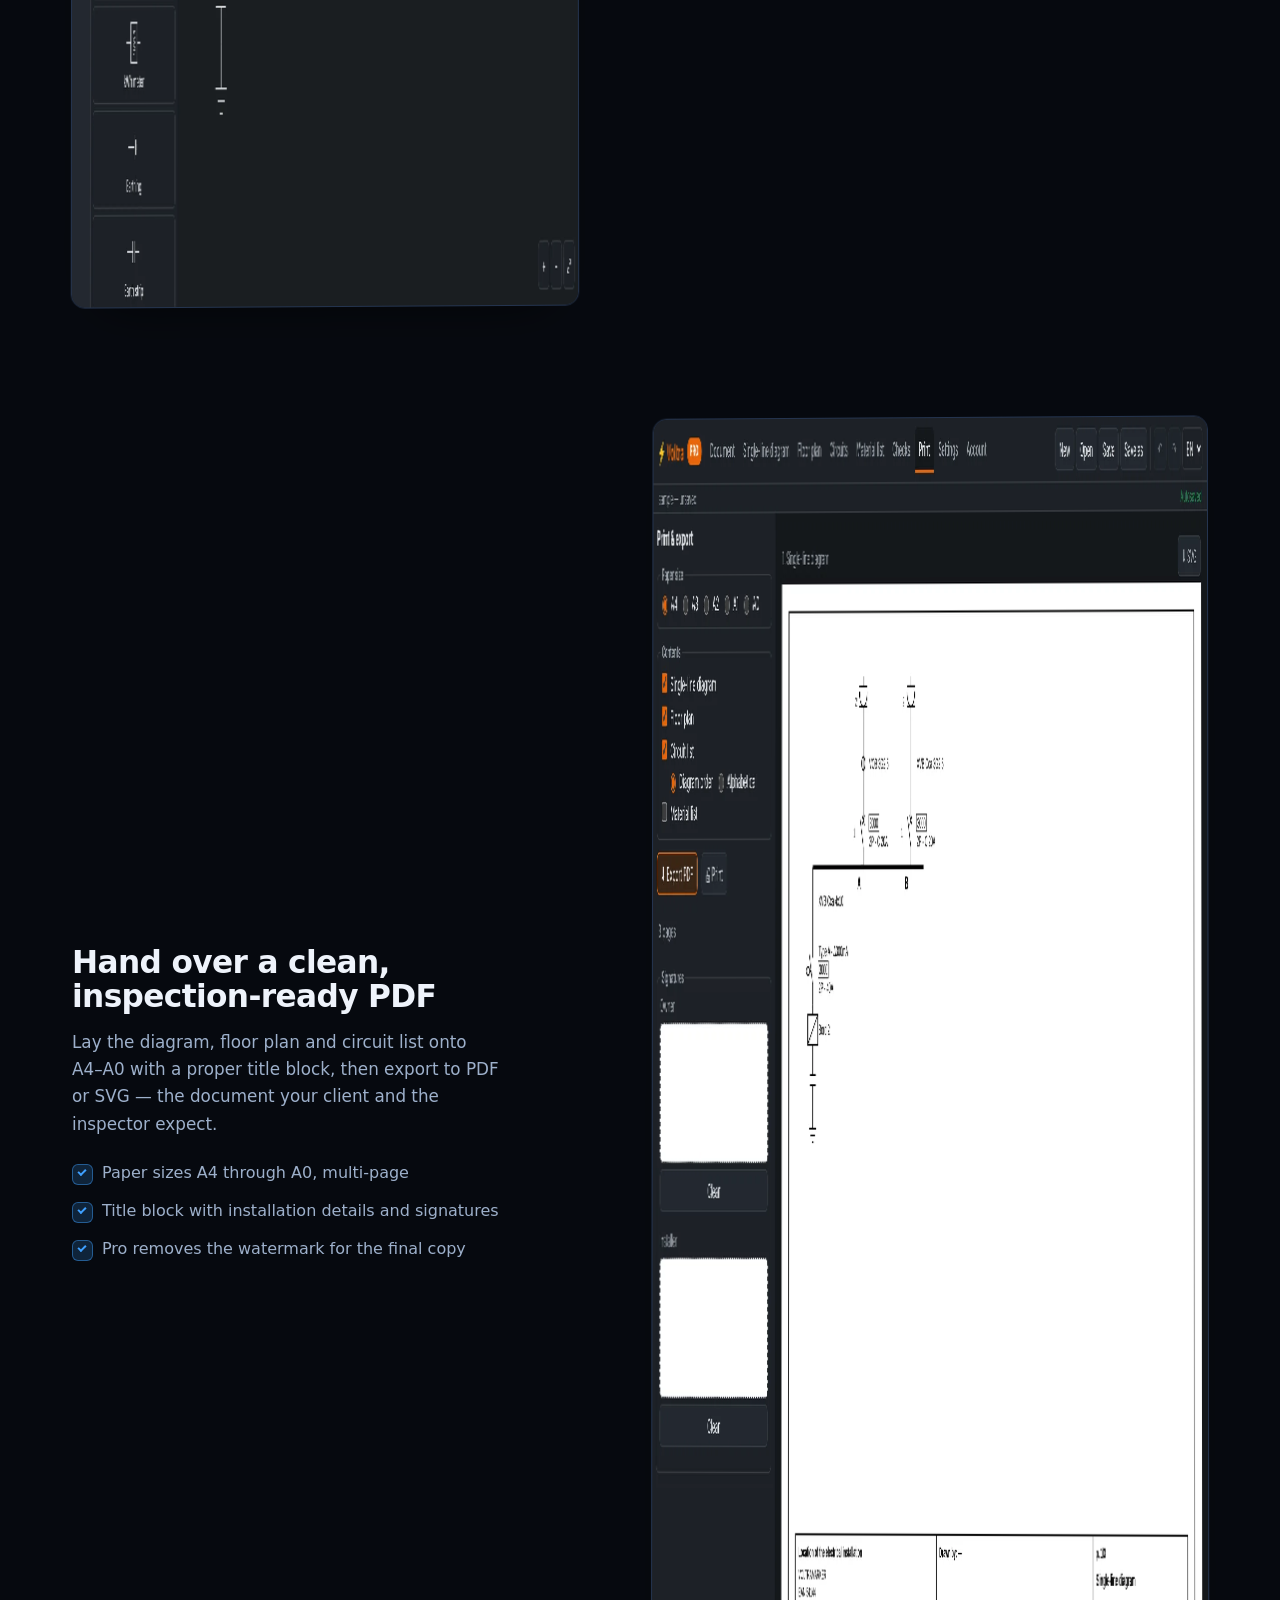
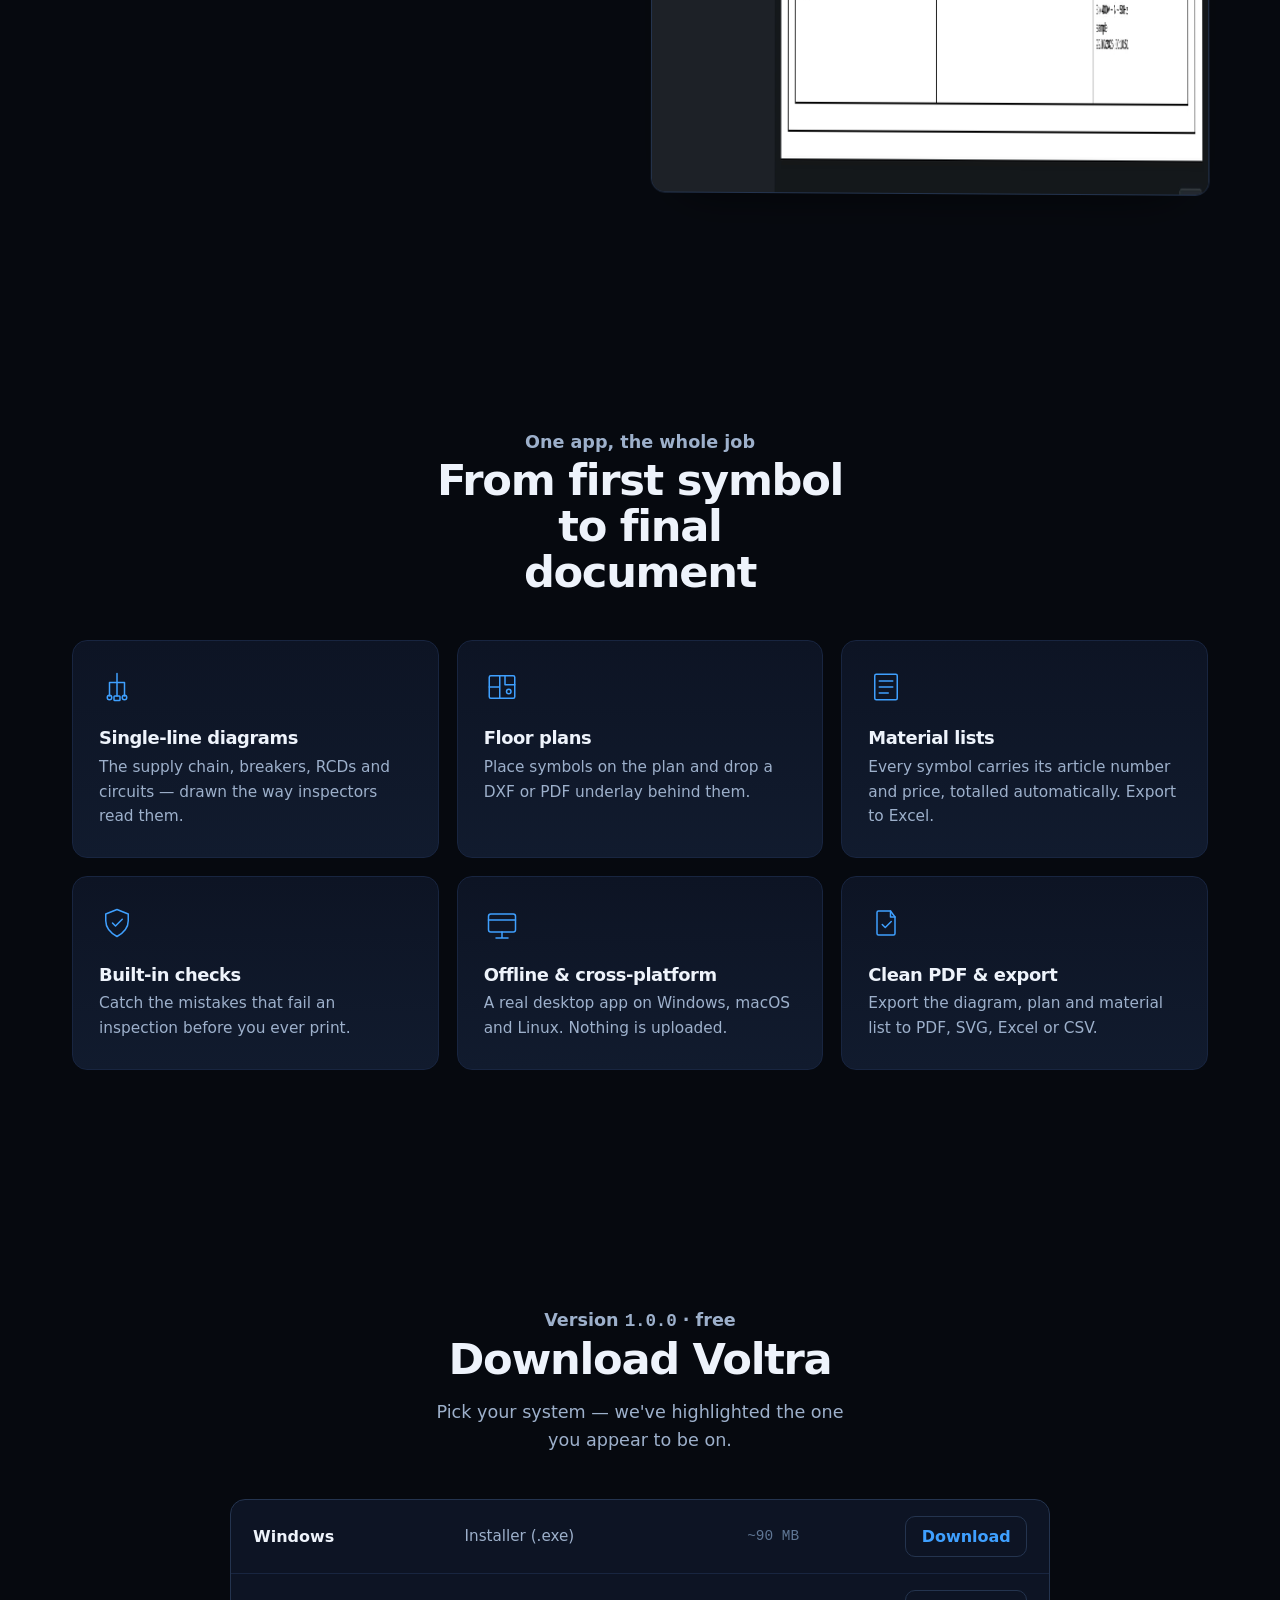
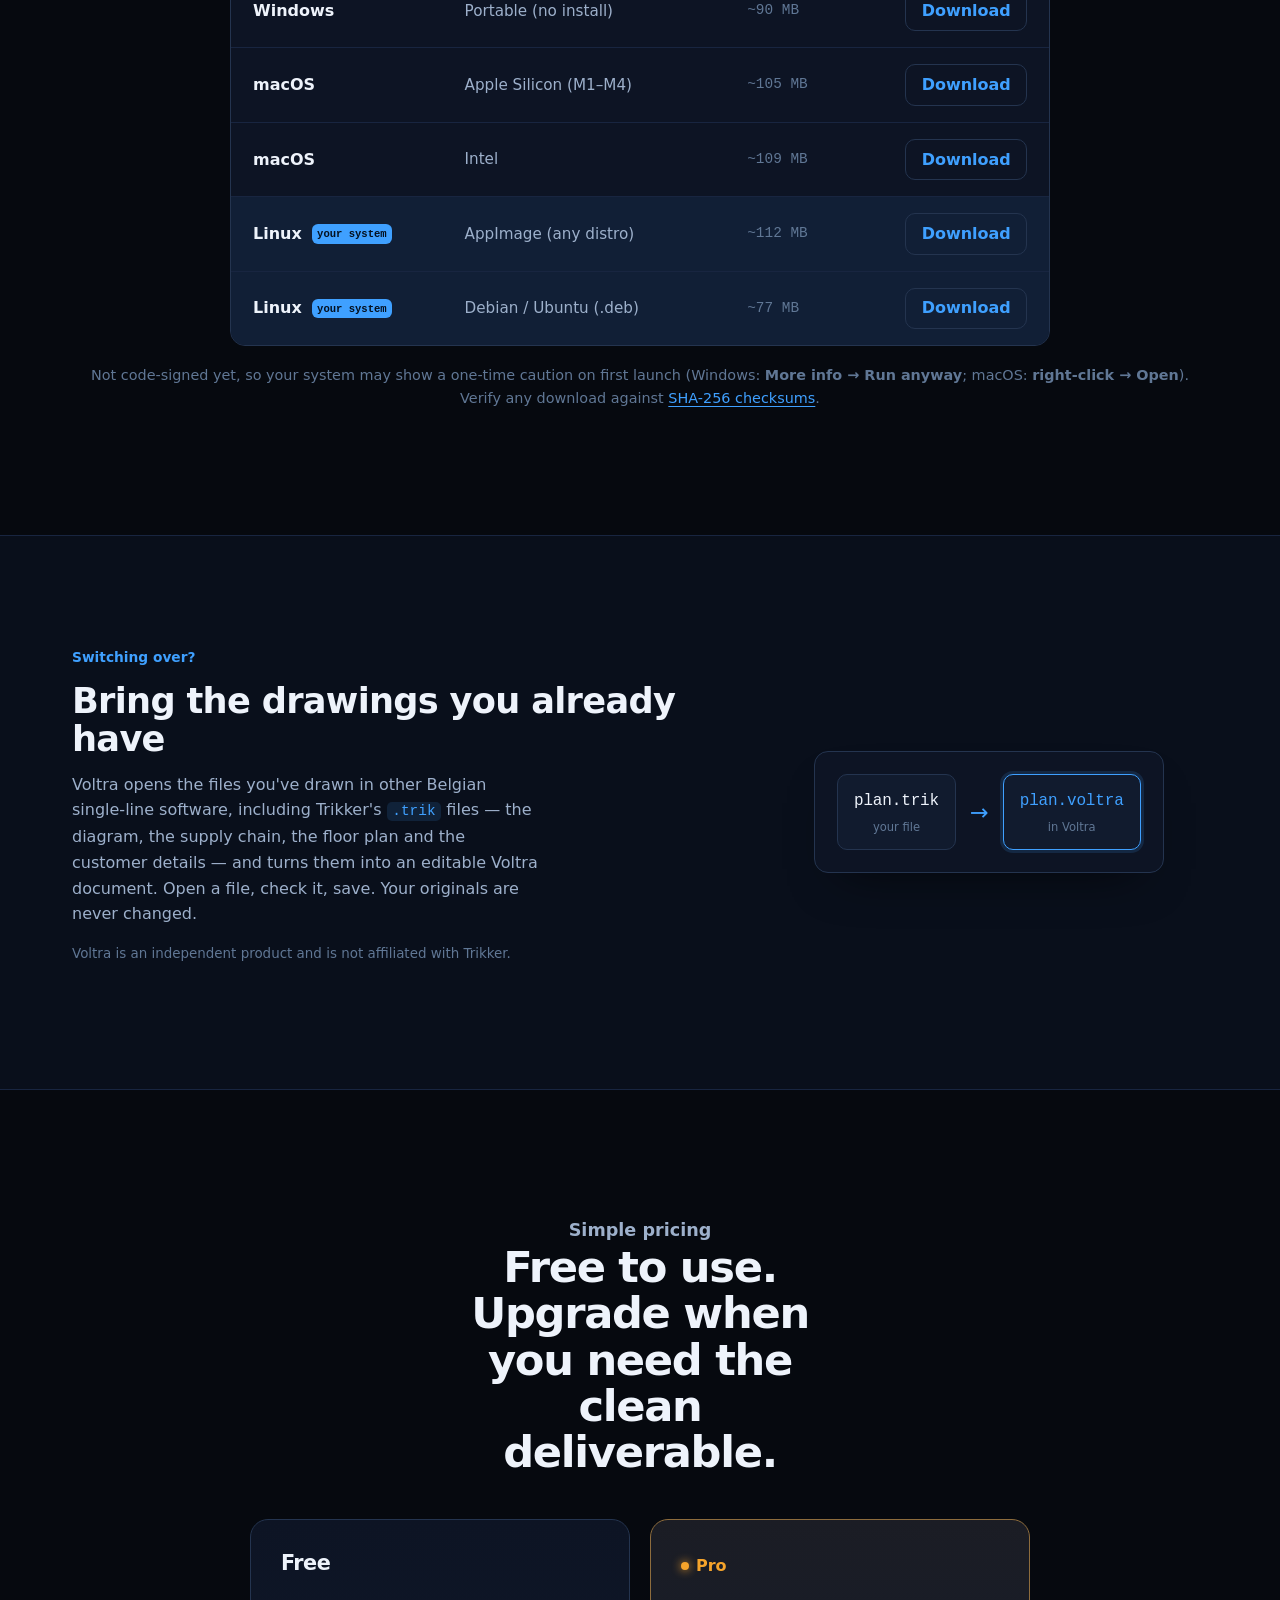
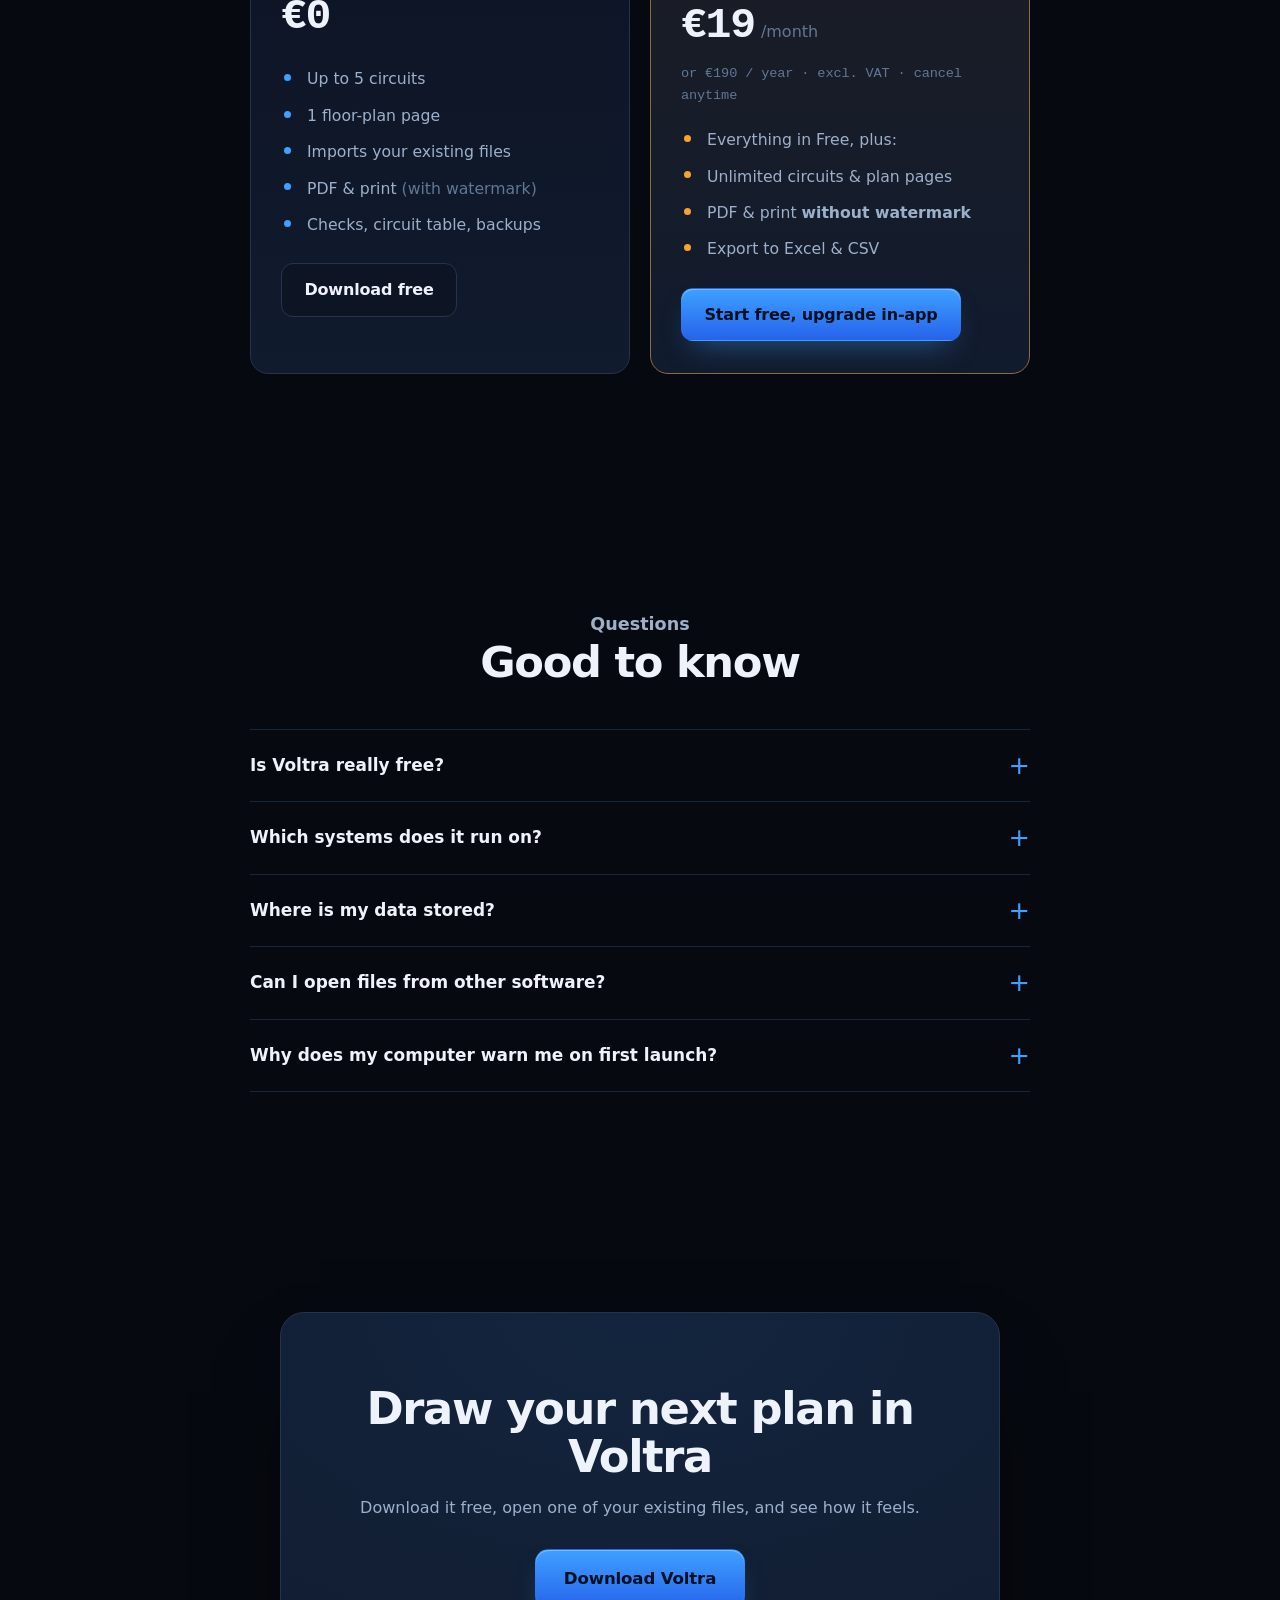
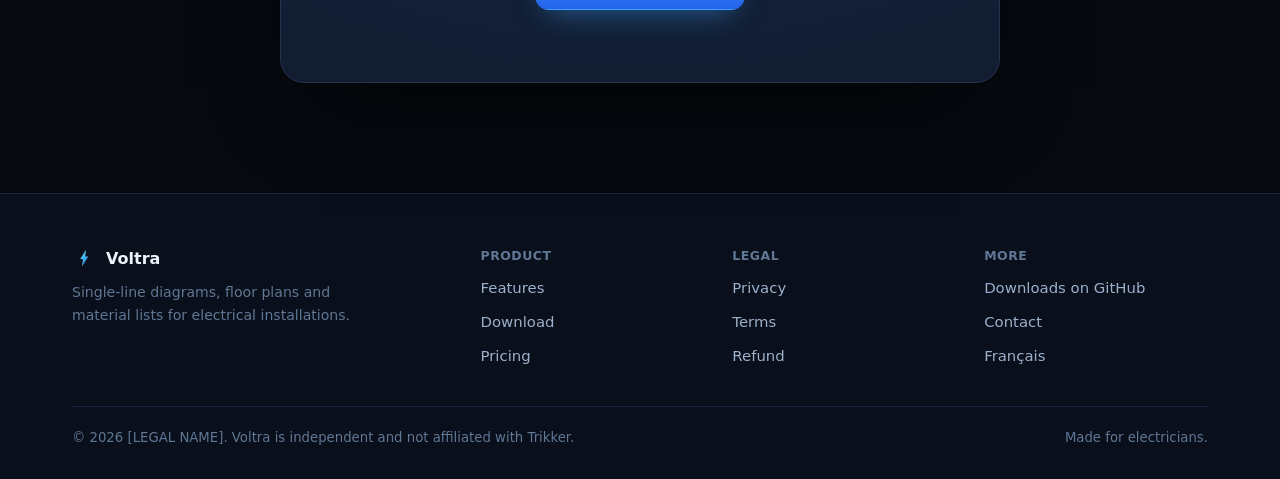
==== commit aec4aea8: "Premium bilingual site (EN + FR): real screenshots, 3D, SEO, Trikker demoted Co-Authored-By: Claude " ====
--- a/index.html
+++ b/index.html
@@ -1,40 +1,51 @@
 <!doctype html>
-<html lang="en" data-theme="dark">
+<html lang="en">
 <head>
 <meta charset="utf-8">
 <meta name="viewport" content="width=device-width, initial-scale=1">
-<title>Voltra — electrical single-line diagrams, opens Trikker files</title>
-<meta name="description" content="Voltra is a desktop app for single-line diagrams, situation plans and material lists. It opens your existing Trikker .trik files and works offline on Windows, macOS and Linux.">
-<meta http-equiv="Content-Security-Policy" content="default-src 'self'; script-src 'self'; style-src 'self'; img-src 'self' data:; font-src 'self'; connect-src 'self'; base-uri 'none'; form-action 'none'; object-src 'none'">
+<title>Voltra — electrical single-line diagrams for Windows, Mac &amp; Linux</title>
+<meta name="description" content="Voltra is a desktop app for drawing electrical single-line diagrams, floor plans and material lists. Works offline on Windows, macOS and Linux. Free to download.">
+<link rel="canonical" href="https://voltra.app/">
+<link rel="alternate" hreflang="en" href="https://voltra.app/">
+<link rel="alternate" hreflang="fr" href="https://voltra.app/fr/">
+<link rel="alternate" hreflang="x-default" href="https://voltra.app/">
+<meta http-equiv="Content-Security-Policy" content="default-src 'self'; script-src 'self'; style-src 'self'; img-src 'self' data:; font-src 'self'; connect-src 'self'; base-uri 'none'; form-action 'none'; object-src 'none'; upgrade-insecure-requests">
 <link rel="icon" type="image/png" sizes="32x32" href="./assets/favicon-32.png">
 <link rel="apple-touch-icon" href="./assets/apple-touch-icon.png">
-<meta property="og:title" content="Voltra — electrical single-line diagrams">
-<meta property="og:description" content="Draw electrical plans, open your Trikker files, work offline. Windows, macOS, Linux.">
+<meta name="theme-color" content="#06090f">
 <meta property="og:type" content="website">
-<meta property="og:image" content="./assets/og-image.png">
-<meta name="theme-color" content="#0a0f1a">
+<meta property="og:site_name" content="Voltra">
+<meta property="og:title" content="Voltra — electrical single-line diagrams, done properly">
+<meta property="og:description" content="Draw single-line diagrams, floor plans and material lists. Offline. Windows, macOS, Linux. Free to download.">
+<meta property="og:url" content="https://voltra.app/">
+<meta property="og:image" content="https://voltra.app/assets/og-image.png">
+<meta name="twitter:card" content="summary_large_image">
+<meta name="twitter:title" content="Voltra — electrical single-line diagrams">
+<meta name="twitter:description" content="Draw single-line diagrams, floor plans and material lists. Offline. Windows, macOS, Linux.">
+<meta name="twitter:image" content="https://voltra.app/assets/og-image.png">
 <link rel="stylesheet" href="./styles.css">
+<script type="application/ld+json">
+{"@context":"https://schema.org","@type":"SoftwareApplication","name":"Voltra","applicationCategory":"DesignApplication","operatingSystem":"Windows, macOS, Linux","description":"Desktop app for electrical single-line diagrams, floor plans and material lists.","offers":[{"@type":"Offer","price":"0","priceCurrency":"EUR","name":"Free"},{"@type":"Offer","price":"19","priceCurrency":"EUR","name":"Pro (monthly)"}],"url":"https://voltra.app/","softwareVersion":"1.0.0"}
+</script>
 </head>
 <body>
 <a class="skip" href="#download">Skip to downloads</a>
 
-<header class="site-head">
+<header class="site-head" id="head">
   <div class="wrap head-row">
-    <a class="brand" href="#top" aria-label="Voltra home">
-      <img src="./assets/mark-96.png" alt="" width="28" height="28" class="brand-mark">
-      <span class="brand-name">Voltra</span>
-    </a>
+    <a class="brand" href="#top"><img src="./assets/mark-96.png" alt="" width="26" height="26"><span>Voltra</span></a>
     <nav class="nav" aria-label="Primary">
-      <a href="#features">What it does</a>
-      <a href="#trikker">Trikker files</a>
+      <a href="#features">Features</a>
+      <a href="#how">How it works</a>
       <a href="#pricing">Pricing</a>
       <a href="#faq">FAQ</a>
     </nav>
     <div class="head-actions">
-      <button type="button" id="theme-toggle" class="icon-btn" aria-label="Switch to light theme" aria-pressed="false">
-        <span class="theme-dot" aria-hidden="true"></span>
-      </button>
-      <a class="btn btn-primary head-cta" href="#download">Download</a>
+      <div class="lang" aria-label="Language">
+        <a href="./" class="on" aria-current="page">EN</a>
+        <a href="./fr/">FR</a>
+      </div>
+      <a class="btn btn-primary" href="#download">Download</a>
     </div>
   </div>
 </header>
@@ -45,254 +56,181 @@
   <section class="hero">
     <div class="wrap hero-grid">
       <div class="hero-copy">
-        <p class="kicker">Single-line diagrams · situation plans · material lists</p>
-        <h1>Draw electrical plans.<br>Open your Trikker files.</h1>
-        <p class="lede">Voltra is a desktop app for drawing <i>eendraadschema's</i>, floor plans and
-          material lists for electrical installations — and it reads your existing <code>.trik</code>
-          files. It runs offline on Windows, macOS and Linux, and your drawings never leave your computer.</p>
+        <span class="eyebrow"><span class="dot"></span>Desktop app · Windows · macOS · Linux</span>
+        <h1>Electrical plans that pass inspection, <span class="grad">drawn in minutes</span>.</h1>
+        <p class="lede">Voltra is a desktop app for single-line diagrams, floor plans and material lists.
+          It runs offline, your drawings stay on your own computer, and it imports the files you already
+          have — so you can start today.</p>
         <div class="hero-cta">
-          <a class="btn btn-primary btn-lg" id="hero-download" href="#download" data-fallback="#download">
+          <a class="btn btn-primary btn-lg" id="hero-download" href="#download">
+            <svg viewBox="0 0 24 24" fill="none" aria-hidden="true"><path d="M12 3v12m0 0l-4-4m4 4l4-4M4 17v2a2 2 0 002 2h12a2 2 0 002-2v-2" stroke="currentColor" stroke-width="2" stroke-linecap="round" stroke-linejoin="round"/></svg>
             <span id="hero-download-label">Download Voltra</span>
           </a>
-          <a class="btn btn-ghost btn-lg" href="#download">All platforms</a>
-        </div>
-        <p class="hero-note" id="hero-os-note">Free to use. No account needed to start.</p>
-      </div>
-
-      <!-- Subject-matter hero: a live single-line diagram that energizes on load -->
-      <div class="hero-art" aria-hidden="true">
-        <svg class="sld" viewBox="0 0 360 520" fill="none" xmlns="http://www.w3.org/2000/svg" role="img">
-          <!-- grid backdrop handled by CSS; this is the schematic -->
-          <!-- meter / supply -->
-          <circle class="sld-node" cx="180" cy="40" r="22"/>
-          <path class="sld-sym" d="M168 40h24M180 28v24" />
-          <text class="sld-lbl" x="212" y="44">meter</text>
-
-          <!-- main vertical bus (the energized path) -->
-          <path class="sld-live" d="M180 62 V150" />
-          <!-- main switch -->
-          <rect class="sld-box" x="164" y="92" width="32" height="20" rx="3"/>
-          <text class="sld-lbl" x="212" y="106">hoofdschakelaar</text>
-
-          <!-- RCD / differential -->
-          <path class="sld-live" d="M180 150 V196"/>
-          <rect class="sld-box" x="150" y="150" width="60" height="26" rx="3"/>
-          <path class="sld-sym" d="M158 163h44M186 157l-8 12"/>
-          <text class="sld-lbl" x="216" y="168">30&#8201;mA</text>
-
-          <!-- busbar -->
-          <path class="sld-live" d="M180 196 V214"/>
-          <path class="sld-bus" d="M56 214 H304"/>
-
-          <!-- four circuits dropping from the bus -->
-          <!-- circuit 1: lighting -->
-          <path class="sld-line" d="M72 214 V300"/>
-          <rect class="sld-box sm" x="62" y="246" width="20" height="14" rx="2"/>
-          <circle class="sld-end" cx="72" cy="312" r="11"/>
-          <path class="sld-sym" d="M65 305l14 14M79 305l-14 14"/>
-          <text class="sld-tag" x="72" y="340">C16</text>
-
-          <!-- circuit 2: sockets -->
-          <path class="sld-line" d="M136 214 V300"/>
-          <rect class="sld-box sm" x="126" y="246" width="20" height="14" rx="2"/>
-          <path class="sld-end" d="M136 300 a11 11 0 0 1 0 22 Z"/>
-          <path class="sld-sym" d="M136 300 v22"/>
-          <text class="sld-tag" x="136" y="340">C20</text>
-
-          <!-- circuit 3: oven -->
-          <path class="sld-line" d="M224 214 V300"/>
-          <rect class="sld-box sm" x="214" y="246" width="20" height="14" rx="2"/>
-          <rect class="sld-end sq" x="213" y="302" width="22" height="18" rx="2"/>
-          <text class="sld-tag" x="224" y="340">C20</text>
-
-          <!-- circuit 4: lighting -->
-          <path class="sld-line" d="M288 214 V300"/>
-          <rect class="sld-box sm" x="278" y="246" width="20" height="14" rx="2"/>
-          <circle class="sld-end" cx="288" cy="312" r="11"/>
-          <path class="sld-sym" d="M281 305l14 14M295 305l-14 14"/>
-          <text class="sld-tag" x="288" y="340">C16</text>
-
-          <!-- earth at the bottom -->
-          <path class="sld-line" d="M180 214 V392"/>
-          <path class="sld-earth" d="M164 392 H196 M169 400 H191 M174 408 H186"/>
-          <text class="sld-lbl" x="206" y="400">aarding</text>
-        </svg>
-        <div class="sld-caption"><span class="live-dot"></span>live single-line diagram</div>
-      </div>
-    </div>
-  </section>
-
-  <!-- TRUST STRIP -->
-  <section class="strip" aria-label="At a glance">
-    <div class="wrap strip-row">
-      <div class="strip-item"><b>Opens .trik</b><span>Import your Trikker drawings directly</span></div>
-      <div class="strip-item"><b>Offline</b><span>Dossiers stay on your own machine</span></div>
-      <div class="strip-item"><b>3 platforms</b><span>Windows · macOS · Linux</span></div>
-      <div class="strip-item"><b>Free to start</b><span>Upgrade in-app when you need more</span></div>
-    </div>
-  </section>
-
-  <!-- FEATURES -->
+          <a class="btn btn-ghost btn-lg" href="#features">See what it does</a>
+        </div>
+        <p class="hero-sub"><span><b>Free</b> to use</span><span><b>No account</b> to start</span><span><b>Offline</b> &amp; private</span></p>
+      </div>
+      <div class="hero-art shot3d reveal">
+        <div class="shot-frame" id="tilt">
+          <span class="shot-glow" aria-hidden="true"></span>
+          <picture><img src="./assets/shot-diagram.webp" width="2200" height="1375" alt="The Voltra app showing an electrical single-line diagram with breakers, a differential, a busbar and two circuits."></picture>
+        </div>
+      </div>
+    </div>
+  </section>
+
+  <!-- TRUST -->
+  <section class="trust">
+    <div class="wrap trust-row">
+      <div class="trust-item"><b class="sm">Single-line diagrams</b><span>Draw the installation from supply to circuits</span></div>
+      <div class="trust-item"><b class="sm">Floor plans</b><span>Place symbols, import DXF/PDF underlays</span></div>
+      <div class="trust-item"><b class="sm">Material lists</b><span>Priced automatically, export to Excel</span></div>
+      <div class="trust-item"><b class="sm">3 platforms</b><span>Windows · macOS · Linux</span></div>
+    </div>
+  </section>
+
+  <!-- SHOWCASE -->
   <section class="section" id="features">
     <div class="wrap">
-      <h2 class="section-title">Everything for the drawing you hand to the inspector</h2>
-      <div class="feat">
-        <article class="feat-item">
-          <svg class="feat-glyph" viewBox="0 0 48 48" aria-hidden="true"><path d="M24 6v12M24 18h-10v10M24 18h10v10M14 28v8M34 28v8M24 18v18" /><circle cx="14" cy="38" r="3"/><circle cx="34" cy="38" r="3"/><rect x="20" y="36" width="8" height="6" rx="1"/></svg>
-          <h3>Single-line diagrams</h3>
-          <p>Build the installation from the supply chain down — breakers, differentials, cables and
-            circuits — with built-in checks that catch common mistakes before the inspection.</p>
-        </article>
-        <article class="feat-item">
-          <svg class="feat-glyph" viewBox="0 0 48 48" aria-hidden="true"><rect x="7" y="9" width="34" height="30" rx="2"/><path d="M7 24h14v15M21 24V9M28 9v12h13"/><circle cx="33" cy="30" r="3"/></svg>
-          <h3>Situation plans</h3>
-          <p>Place symbols on the floor plan and drop a DXF or PDF underlay behind them, so the plan
-            matches the real building.</p>
-        </article>
-        <article class="feat-item">
-          <svg class="feat-glyph" viewBox="0 0 48 48" aria-hidden="true"><rect x="9" y="7" width="30" height="34" rx="2"/><path d="M15 16h18M15 24h18M15 32h12"/></svg>
-          <h3>Material lists</h3>
-          <p>Every symbol carries its article number, supplier and price, totalled automatically. Export
-            the list to Excel or CSV with Pro.</p>
-        </article>
-        <article class="feat-item">
-          <svg class="feat-glyph" viewBox="0 0 48 48" aria-hidden="true"><path d="M30 8H14a2 2 0 0 0-2 2v28a2 2 0 0 0 2 2h20a2 2 0 0 0 2-2V16z"/><path d="M30 8v8h6M19 26l4 4 8-8"/></svg>
-          <h3>Opens Trikker files</h3>
-          <p>Choose <b>Open</b> and pick a <code>.trik</code>. Voltra reads the diagram, the supply chain,
-            the floor plan and the customer details, and turns it into an editable Voltra document.</p>
-        </article>
-        <article class="feat-item">
-          <svg class="feat-glyph" viewBox="0 0 48 48" aria-hidden="true"><rect x="6" y="12" width="36" height="24" rx="3"/><path d="M6 20h36M16 44h16M24 36v8"/></svg>
-          <h3>Works offline, everywhere</h3>
-          <p>A real desktop app on Windows, macOS and Linux. No upload, no cloud — your customers' data
-            stays on your computer.</p>
-        </article>
-        <article class="feat-item">
-          <svg class="feat-glyph" viewBox="0 0 48 48" aria-hidden="true"><path d="M24 6l15 6v9c0 9-6 16-15 21-9-5-15-12-15-21v-9z"/><path d="M18 24l4 4 9-9"/></svg>
-          <h3>Clean PDF &amp; print</h3>
-          <p>Export the diagram, floor plan and material list to PDF or SVG. Pro removes the watermark for
-            the copy you hand to the client and the inspector.</p>
-        </article>
-      </div>
-    </div>
-  </section>
-
-  <!-- TRIKKER INTEROP -->
-  <section class="section section-alt" id="trikker">
-    <div class="wrap interop">
-      <div class="interop-copy">
-        <h2 class="section-title">Coming from Trikker? Keep your work.</h2>
-        <p>You don't have to redraw anything. Voltra imports your <code>.trik</code> files exactly — the
-          single-line diagram, the supply chain ending in the earth connection, the floor plan with its
-          walls and placed symbols, and the customer details. Open a file, check it, and save it as a
-          Voltra document.</p>
-        <ul class="ticks">
-          <li>One-way import, so your original <code>.trik</code> files are never changed.</li>
-          <li>Switch at your own pace — open old jobs when you need them.</li>
-          <li>Runs on the same Windows PC you use today, plus Mac and Linux.</li>
-        </ul>
-        <a class="btn btn-primary" href="#download">Try it with your own file</a>
-      </div>
-      <div class="interop-art" aria-hidden="true">
+      <div class="sec-head">
+        <p class="kicker">Built for electricians</p>
+        <h2>Everything for the drawing you hand to the inspector</h2>
+      </div>
+      <div class="showcase">
+        <div class="row">
+          <div class="row-media reveal">
+            <div class="media-frame"><img src="./assets/shot-diagram.webp" width="2200" height="1375" alt="Voltra single-line diagram editor with a symbol palette and a drawn installation."></div>
+          </div>
+          <div class="row-copy reveal">
+            <h3>Draw single-line diagrams fast</h3>
+            <p>Build the installation from the supply chain down — breakers, differentials, cables and
+              circuits — with a symbol library made for the job.</p>
+            <ul class="row-list">
+              <li>Built-in checks catch common mistakes before the inspection</li>
+              <li>Cable types, ratings and circuit labels on every branch</li>
+              <li>Undo, copy, favourites — it stays out of your way</li>
+            </ul>
+          </div>
+        </div>
+
+        <div class="row flip">
+          <div class="row-media reveal">
+            <div class="media-frame"><img src="./assets/shot-print.webp" width="2200" height="1375" alt="Voltra print and export view showing the single-line diagram laid out on an A4 sheet with a title block."></div>
+          </div>
+          <div class="row-copy reveal">
+            <h3>Hand over a clean, inspection-ready PDF</h3>
+            <p>Lay the diagram, floor plan and circuit list onto A4–A0 with a proper title block, then
+              export to PDF or SVG — the document your client and the inspector expect.</p>
+            <ul class="row-list">
+              <li>Paper sizes A4 through A0, multi-page</li>
+              <li>Title block with installation details and signatures</li>
+              <li>Pro removes the watermark for the final copy</li>
+            </ul>
+          </div>
+        </div>
+      </div>
+    </div>
+  </section>
+
+  <!-- FEATURE CARDS -->
+  <section class="section" id="how" class="pt0">
+    <div class="wrap">
+      <div class="sec-head center">
+        <p class="kicker">One app, the whole job</p>
+        <h2>From first symbol to final document</h2>
+      </div>
+      <div class="grid3">
+        <div class="card reveal"><svg class="gi" viewBox="0 0 48 48"><path d="M24 6v12M24 18H14v10M24 18h10v10M14 28v8M34 28v8M24 18v18"/><circle cx="14" cy="38" r="3"/><circle cx="34" cy="38" r="3"/><rect x="20" y="36" width="8" height="6" rx="1"/></svg><h4>Single-line diagrams</h4><p>The supply chain, breakers, RCDs and circuits — drawn the way inspectors read them.</p></div>
+        <div class="card reveal"><svg class="gi" viewBox="0 0 48 48"><rect x="7" y="9" width="34" height="30" rx="2"/><path d="M7 24h14v15M21 24V9M28 9v12h13"/><circle cx="33" cy="30" r="3"/></svg><h4>Floor plans</h4><p>Place symbols on the plan and drop a DXF or PDF underlay behind them.</p></div>
+        <div class="card reveal"><svg class="gi" viewBox="0 0 48 48"><rect x="9" y="7" width="30" height="34" rx="2"/><path d="M15 16h18M15 24h18M15 32h12"/></svg><h4>Material lists</h4><p>Every symbol carries its article number and price, totalled automatically. Export to Excel.</p></div>
+        <div class="card reveal"><svg class="gi" viewBox="0 0 48 48"><path d="M24 6l15 6v9c0 9-6 16-15 21-9-5-15-12-15-21v-9z"/><path d="M18 24l4 4 9-9"/></svg><h4>Built-in checks</h4><p>Catch the mistakes that fail an inspection before you ever print.</p></div>
+        <div class="card reveal"><svg class="gi" viewBox="0 0 48 48"><rect x="6" y="12" width="36" height="24" rx="3"/><path d="M6 20h36M16 44h16M24 36v8"/></svg><h4>Offline &amp; cross-platform</h4><p>A real desktop app on Windows, macOS and Linux. Nothing is uploaded.</p></div>
+        <div class="card reveal"><svg class="gi" viewBox="0 0 48 48"><path d="M30 8H14a2 2 0 00-2 2v28a2 2 0 002 2h20a2 2 0 002-2V16z"/><path d="M30 8v8h6M19 26l4 4 8-8"/></svg><h4>Clean PDF &amp; export</h4><p>Export the diagram, plan and material list to PDF, SVG, Excel or CSV.</p></div>
+      </div>
+    </div>
+  </section>
+
+  <!-- DOWNLOAD -->
+  <section class="section" id="download" class="pt0">
+    <div class="wrap">
+      <div class="sec-head center">
+        <p class="kicker">Version <span class="mono" id="ver">1.0.0</span> · free</p>
+        <h2>Download Voltra</h2>
+        <p>Pick your system — we've highlighted the one you appear to be on.</p>
+      </div>
+      <div class="dl-wrap" id="dl-list">
+        <a class="dl-row" data-os="windows" href="https://github.com/mqasimhere/voltra-downloads/releases/latest/download/voltra-windows-setup.exe" rel="noopener">
+          <span class="dl-os">Windows</span><span class="dl-kind">Installer (.exe)</span><span class="dl-size">~90 MB</span><span class="dl-get">Download</span></a>
+        <a class="dl-row" data-os="windows" href="https://github.com/mqasimhere/voltra-downloads/releases/latest/download/voltra-windows-portable.exe" rel="noopener">
+          <span class="dl-os">Windows</span><span class="dl-kind">Portable (no install)</span><span class="dl-size">~90 MB</span><span class="dl-get">Download</span></a>
+        <a class="dl-row" data-os="mac-arm" href="https://github.com/mqasimhere/voltra-downloads/releases/latest/download/voltra-mac-apple-silicon.dmg" rel="noopener">
+          <span class="dl-os">macOS</span><span class="dl-kind">Apple Silicon (M1–M4)</span><span class="dl-size">~105 MB</span><span class="dl-get">Download</span></a>
+        <a class="dl-row" data-os="mac-intel" href="https://github.com/mqasimhere/voltra-downloads/releases/latest/download/voltra-mac-intel.dmg" rel="noopener">
+          <span class="dl-os">macOS</span><span class="dl-kind">Intel</span><span class="dl-size">~109 MB</span><span class="dl-get">Download</span></a>
+        <a class="dl-row" data-os="linux" href="https://github.com/mqasimhere/voltra-downloads/releases/latest/download/voltra-linux.AppImage" rel="noopener">
+          <span class="dl-os">Linux</span><span class="dl-kind">AppImage (any distro)</span><span class="dl-size">~112 MB</span><span class="dl-get">Download</span></a>
+        <a class="dl-row" data-os="linux" href="https://github.com/mqasimhere/voltra-downloads/releases/latest/download/voltra-linux.deb" rel="noopener">
+          <span class="dl-os">Linux</span><span class="dl-kind">Debian / Ubuntu (.deb)</span><span class="dl-size">~77 MB</span><span class="dl-get">Download</span></a>
+      </div>
+      <p class="muted dl-note">
+        Not code-signed yet, so your system may show a one-time caution on first launch (Windows: <b>More
+        info → Run anyway</b>; macOS: <b>right-click → Open</b>). Verify any download against
+        <a id="sums-link" href="#" rel="noopener">SHA-256 checksums</a>.</p>
+    </div>
+  </section>
+
+  <!-- MIGRATION (quiet) -->
+  <section class="migrate section">
+    <div class="wrap migrate-box">
+      <div class="reveal">
+        <p class="kicker">Switching over?</p>
+        <h2 class="mig-h2">Bring the drawings you already have</h2>
+        <p class="mig-p">Voltra opens the files you've drawn in
+          other Belgian single-line software, including Trikker's <code>.trik</code> files — the diagram, the
+          supply chain, the floor plan and the customer details — and turns them into an editable Voltra
+          document. Open a file, check it, save. Your originals are never changed.</p>
+        <p class="muted mig-dis">Voltra is an independent product and is not
+          affiliated with Trikker.</p>
+      </div>
+      <div class="reveal center-self">
         <div class="swap">
-          <div class="swap-chip from"><span class="mono">plan.trik</span><small>Trikker</small></div>
-          <svg class="swap-arrow" viewBox="0 0 48 24" fill="none"><path d="M4 12h38M34 5l8 7-8 7"/></svg>
-          <div class="swap-chip to"><span class="mono">plan.voltra.json</span><small>Voltra</small></div>
-        </div>
-      </div>
-    </div>
-  </section>
-
-  <!-- DOWNLOAD -->
-  <section class="section" id="download">
-    <div class="wrap">
-      <h2 class="section-title">Download Voltra</h2>
-      <p class="section-lede">Version <span class="mono" id="ver">1.0.0</span> · free to use. Pick your
-        system — we've highlighted the one you appear to be on.</p>
-
-      <div class="dl" id="dl-list">
-        <!-- rows injected/annotated by app.js; written here for no-JS and for crawlers -->
-        <a class="dl-row" data-os="windows" href="#" data-file="voltra-windows-setup.exe">
-          <span class="dl-os">Windows</span>
-          <span class="dl-kind">Installer (.exe)</span>
-          <span class="dl-size mono">~90 MB</span>
-          <span class="dl-get">Download</span>
-        </a>
-        <a class="dl-row" data-os="windows" href="#" data-file="voltra-windows-portable.exe">
-          <span class="dl-os">Windows</span>
-          <span class="dl-kind">Portable (no install)</span>
-          <span class="dl-size mono">~89 MB</span>
-          <span class="dl-get">Download</span>
-        </a>
-        <a class="dl-row" data-os="mac-arm" href="#" data-file="voltra-mac-apple-silicon.dmg">
-          <span class="dl-os">macOS</span>
-          <span class="dl-kind">Apple Silicon (M1–M4)</span>
-          <span class="dl-size mono">~104 MB</span>
-          <span class="dl-get">Download</span>
-        </a>
-        <a class="dl-row" data-os="mac-intel" href="#" data-file="voltra-mac-intel.dmg">
-          <span class="dl-os">macOS</span>
-          <span class="dl-kind">Intel</span>
-          <span class="dl-size mono">~109 MB</span>
-          <span class="dl-get">Download</span>
-        </a>
-        <a class="dl-row" data-os="linux" href="#" data-file="voltra-linux.AppImage">
-          <span class="dl-os">Linux</span>
-          <span class="dl-kind">AppImage (any distro)</span>
-          <span class="dl-size mono">~112 MB</span>
-          <span class="dl-get">Download</span>
-        </a>
-        <a class="dl-row" data-os="linux" href="#" data-file="voltra-linux.deb">
-          <span class="dl-os">Linux</span>
-          <span class="dl-kind">Debian / Ubuntu (.deb)</span>
-          <span class="dl-size mono">~77 MB</span>
-          <span class="dl-get">Download</span>
-        </a>
-      </div>
-
-      <div class="dl-meta">
-        <p class="verify">Verify your download: compare its SHA-256 against
-          <a id="sums-link" href="#" rel="noopener">SHA256SUMS.txt</a>.</p>
-        <details class="warn">
-          <summary>Why does my computer warn me the first time?</summary>
-          <p>The installers are not yet code-signed, so Windows SmartScreen and macOS Gatekeeper show a
-            one-time caution. On Windows choose <b>More info → Run anyway</b>; on macOS <b>right-click the
-            app → Open</b>. The files you download here are the exact ones built from the public source —
-            verify the SHA-256 above if you want to be certain.</p>
-        </details>
+          <div class="chip"><span class="mono">plan.trik</span><small>your file</small></div>
+          <span class="arrow" aria-hidden="true">→</span>
+          <div class="chip to"><span class="mono">plan.voltra</span><small>in Voltra</small></div>
+        </div>
       </div>
     </div>
   </section>
 
   <!-- PRICING -->
-  <section class="section section-alt" id="pricing">
-    <div class="wrap">
-      <h2 class="section-title">Simple pricing</h2>
-      <p class="section-lede">Download and use Voltra for free. Upgrade to Pro inside the app when you need
-        the clean deliverable.</p>
+  <section class="section" id="pricing">
+    <div class="wrap">
+      <div class="sec-head center">
+        <p class="kicker">Simple pricing</p>
+        <h2>Free to use. Upgrade when you need the clean deliverable.</h2>
+      </div>
       <div class="plans">
-        <div class="plan">
+        <div class="plan reveal">
           <h3>Free</h3>
-          <p class="price"><span class="amount mono">€0</span></p>
-          <ul class="plan-feats">
+          <div class="price"><span class="amt mono">€0</span></div>
+          <ul>
             <li>Up to 5 circuits</li>
             <li>1 floor-plan page</li>
-            <li>Opens Trikker <code>.trik</code> files</li>
+            <li>Imports your existing files</li>
             <li>PDF &amp; print <span class="muted">(with watermark)</span></li>
             <li>Checks, circuit table, backups</li>
           </ul>
           <a class="btn btn-ghost" href="#download">Download free</a>
         </div>
-        <div class="plan plan-pro">
-          <div class="plan-flag"><span class="live-dot"></span>Pro</div>
-          <p class="price"><span class="amount mono">€19</span><span class="per">/month</span></p>
-          <p class="price-alt mono">or €190 / year · excl. VAT</p>
-          <ul class="plan-feats">
+        <div class="plan pro reveal">
+          <div class="flag"><span class="dot"></span>Pro</div>
+          <div class="price"><span class="amt mono">€19</span><span class="per">/month</span></div>
+          <p class="price-alt mono">or €190 / year · excl. VAT · cancel anytime</p>
+          <ul>
             <li>Everything in Free, plus:</li>
             <li>Unlimited circuits &amp; plan pages</li>
             <li>PDF &amp; print <b>without watermark</b></li>
             <li>Export to Excel &amp; CSV</li>
-            <li>Cancel any month</li>
           </ul>
           <a class="btn btn-primary" href="#download">Start free, upgrade in-app</a>
         </div>
@@ -302,71 +240,56 @@
 
   <!-- FAQ -->
   <section class="section" id="faq">
-    <div class="wrap faq-wrap">
-      <h2 class="section-title">Questions</h2>
+    <div class="wrap">
+      <div class="sec-head center"><p class="kicker">Questions</p><h2>Good to know</h2></div>
       <div class="faq">
         <details><summary>Is Voltra really free?</summary><p>Yes. The free version is a full working app:
-          draw diagrams and plans, run the checks, open Trikker files, and print or export to PDF. The free
-          version limits you to 5 circuits and one floor-plan page and adds a watermark to exports. Pro
-          removes those limits.</p></details>
-        <details><summary>What is a .trik file?</summary><p>It's the file Trikker saves. If you've used
-          Trikker, your drawings are <code>.trik</code> files. Voltra opens them so you don't lose your
-          existing work.</p></details>
-        <details><summary>Which should I download?</summary><p>On Windows, the <b>installer</b> is the
-          usual choice; the <b>portable</b> version runs without installing. On a modern Mac (2020 or
-          later) choose <b>Apple Silicon</b>; on an older Mac choose <b>Intel</b>. On Linux, the
-          <b>AppImage</b> runs on any distribution.</p></details>
-        <details><summary>Where is my data stored?</summary><p>On your own computer. Voltra is a desktop
-          app — your drawings and customer details are saved as files on your machine and are never
-          uploaded. Only a subscription, if you buy one, involves our server (just your e-mail and plan).</p></details>
-        <details><summary>Why did my computer warn me when I opened it?</summary><p>Because the app isn't
-          code-signed yet. It's safe to run — see the note in the download section — and you can verify the
-          file against its published SHA-256.</p></details>
-        <details><summary>Does it run on my old Windows PC?</summary><p>If Trikker runs on it, Voltra
-          will too. It's a standard Windows 10/11 desktop app.</p></details>
-      </div>
-    </div>
-  </section>
-
-  <!-- FINAL CTA -->
-  <section class="section cta-final">
-    <div class="wrap cta-box">
-      <h2>Draw your next plan in Voltra</h2>
-      <p>Download it, open one of your Trikker files, and see how it feels.</p>
-      <a class="btn btn-primary btn-lg" href="#download">Download Voltra</a>
+          draw diagrams and plans, run the checks, and print or export to PDF. It's limited to 5 circuits and
+          one floor-plan page and adds a watermark to exports. Pro removes those limits.</p></details>
+        <details><summary>Which systems does it run on?</summary><p>Windows 10/11, macOS (Apple Silicon and
+          Intel) and Linux. It's a standard desktop app — if your current software runs on your PC, Voltra
+          will too.</p></details>
+        <details><summary>Where is my data stored?</summary><p>On your own computer. Voltra is a desktop app;
+          your drawings and customer details are saved as files on your machine and are never uploaded. Only a
+          subscription, if you buy one, involves our server (just your e-mail and plan).</p></details>
+        <details><summary>Can I open files from other software?</summary><p>Yes — Voltra imports single-line
+          files from other Belgian tools, including Trikker <code>.trik</code> files, so you don't have to
+          redraw your existing work. Voltra is independent and not affiliated with Trikker.</p></details>
+        <details><summary>Why does my computer warn me on first launch?</summary><p>Because the app isn't
+          code-signed yet. It's safe to run — see the note under Download — and you can verify the file against
+          its published SHA-256 checksum.</p></details>
+      </div>
+    </div>
+  </section>
+
+  <!-- CTA -->
+  <section class="section cta">
+    <div class="wrap">
+      <div class="cta-box reveal">
+        <h2>Draw your next plan in Voltra</h2>
+        <p>Download it free, open one of your existing files, and see how it feels.</p>
+        <a class="btn btn-primary btn-lg" href="#download">Download Voltra</a>
+      </div>
     </div>
   </section>
 </main>
 
-<footer class="site-foot">
-  <div class="wrap foot-grid">
-    <div class="foot-brand">
-      <img src="./assets/mark-96.png" alt="" width="24" height="24">
-      <span>Voltra</span>
-      <p class="foot-tiny">Single-line diagrams, situation plans and material lists for electrical
-        installations.</p>
-    </div>
-    <nav class="foot-col" aria-label="Product">
-      <h4>Product</h4>
-      <a href="#features">What it does</a>
-      <a href="#download">Download</a>
-      <a href="#pricing">Pricing</a>
-    </nav>
-    <nav class="foot-col" aria-label="Legal">
-      <h4>Legal</h4>
-      <a href="./privacy.html">Privacy</a>
-      <a href="./terms.html">Terms</a>
-      <a href="./refund.html">Refund</a>
-    </nav>
-    <nav class="foot-col" aria-label="More">
-      <h4>More</h4>
-      <a id="gh-link" href="#" rel="noopener">Downloads on GitHub</a>
-      <a href="mailto:[CONTACT-EMAIL]">Contact</a>
-    </nav>
-  </div>
-  <div class="wrap foot-legal">
-    <span>© <span id="year">2026</span> [LEGAL NAME]. Voltra is an independent product and is not affiliated
-      with Trikker. “Trikker” is used only to describe file compatibility.</span>
+<footer class="foot">
+  <div class="wrap">
+    <div class="foot-grid">
+      <div class="foot-brand">
+        <img src="./assets/mark-96.png" alt="" width="24" height="24">
+        <span class="fb-name">Voltra</span>
+        <p>Single-line diagrams, floor plans and material lists for electrical installations.</p>
+      </div>
+      <nav class="foot-col" aria-label="Product"><h5>Product</h5><a href="#features">Features</a><a href="#download">Download</a><a href="#pricing">Pricing</a></nav>
+      <nav class="foot-col" aria-label="Legal"><h5>Legal</h5><a href="./privacy.html">Privacy</a><a href="./terms.html">Terms</a><a href="./refund.html">Refund</a></nav>
+      <nav class="foot-col" aria-label="More"><h5>More</h5><a id="gh-link" href="#" rel="noopener">Downloads on GitHub</a><a href="mailto:[CONTACT-EMAIL]">Contact</a><a href="./fr/">Français</a></nav>
+    </div>
+    <div class="foot-legal">
+      <span>© <span id="year">2026</span> [LEGAL NAME]. Voltra is independent and not affiliated with Trikker.</span>
+      <span>Made for electricians.</span>
+    </div>
   </div>
 </footer>
 
--- a/styles.css
+++ b/styles.css
@@ -1,50 +1,31 @@
-/* Voltra — blueprint-dark "live wire" design system
-   Grounded in electrical single-line drawings: hairline grid, schematic hero, monospace for technical data. */
+/* Voltra — premium dark. Grounded in electrical drawing: deep blueprint tones, electric-blue current,
+   real product screenshots, restrained motion. System fonts (fast, CSP-safe). */
 
 :root {
-  --bg: #0a0f1a;
-  --bg-2: #0c1322;
-  --panel: #0f1829;
-  --panel-2: #121d31;
-  --ink: #e9eef7;
-  --ink-2: #9db0c8;
-  --ink-3: #65788f;
-  --line: #1c2a42;
-  --line-2: #26385a;
-  --live: #39bdf8;
-  --live-2: #2f7ff0;
-  --live-ink: #04101f;
-  --spark: #f6a42b;
-  --ring: rgba(57,189,248,.55);
-  --grid: rgba(120,160,220,.045);
-  --shadow: 0 24px 60px -30px rgba(0,0,0,.8);
+  --bg: #06090f;
+  --bg-2: #090f1b;
+  --panel: #0d1424;
+  --panel-2: #111b2e;
+  --ink: #eef3fb;
+  --ink-2: #9db0cb;
+  --ink-3: #607795;
+  --line: #182540;
+  --line-2: #24344f;
+  --brand: #3fa0ff;
+  --brand-2: #2563eb;
+  --brand-3: #22d3ee;
+  --amber: #f6a42b;
+  --ring: rgba(63,160,255,.55);
+  --grid: rgba(120,160,220,.05);
+  --shadow-lg: 0 40px 90px -40px rgba(0,0,0,.85);
+  --shadow-md: 0 24px 50px -28px rgba(0,0,0,.7);
   --font: system-ui, -apple-system, "Segoe UI", Roboto, Helvetica, Arial, sans-serif;
-  --mono: ui-monospace, "SF Mono", "Cascadia Code", Consolas, "Liberation Mono", monospace;
-  --maxw: 1120px;
-  --r: 14px;
-}
-
-:root[data-theme="light"] {
-  --bg: #f4f7fc;
-  --bg-2: #eaf0f8;
-  --panel: #ffffff;
-  --panel-2: #f3f7fd;
-  --ink: #0c1726;
-  --ink-2: #41566f;
-  --ink-3: #6b7d95;
-  --line: #d9e2f0;
-  --line-2: #c3d2e8;
-  --live: #0a6fd0;
-  --live-2: #0a52b4;
-  --live-ink: #ffffff;
-  --spark: #b4610a;
-  --ring: rgba(10,111,208,.45);
-  --grid: rgba(20,70,140,.05);
-  --shadow: 0 20px 50px -28px rgba(20,40,80,.35);
+  --mono: ui-monospace, "SF Mono", "Cascadia Code", Consolas, monospace;
+  --maxw: 1180px;
 }
 
 * { box-sizing: border-box; }
-html { scroll-behavior: smooth; }
+html { scroll-behavior: smooth; -webkit-text-size-adjust: 100%; }
 @media (prefers-reduced-motion: reduce) { html { scroll-behavior: auto; } }
 
 body {
@@ -52,248 +33,247 @@
   font-family: var(--font);
   color: var(--ink);
   background: var(--bg);
-  /* faint engineering grid, like graph paper */
-  background-image:
-    linear-gradient(var(--grid) 1px, transparent 1px),
-    linear-gradient(90deg, var(--grid) 1px, transparent 1px);
-  background-size: 28px 28px;
-  line-height: 1.6;
+  line-height: 1.62;
   -webkit-font-smoothing: antialiased;
   text-rendering: optimizeLegibility;
-}
-
-.wrap { width: 100%; max-width: var(--maxw); margin-inline: auto; padding-inline: 20px; }
+  overflow-x: hidden;
+}
+
+/* ambient backdrop: faint blueprint grid + two soft light pools */
+body::before {
+  content: "";
+  position: fixed; inset: 0; z-index: -2;
+  background:
+    radial-gradient(900px 600px at 78% -5%, rgba(63,160,255,.12), transparent 60%),
+    radial-gradient(760px 520px at 8% 8%, rgba(34,211,238,.08), transparent 55%),
+    linear-gradient(var(--grid) 1px, transparent 1px),
+    linear-gradient(90deg, var(--grid) 1px, transparent 1px),
+    var(--bg);
+  background-size: auto, auto, 30px 30px, 30px 30px, auto;
+}
+
+.wrap { width: 100%; max-width: var(--maxw); margin-inline: auto; padding-inline: 22px; }
 .mono { font-family: var(--mono); font-feature-settings: "tnum" 1; letter-spacing: -.01em; }
 .muted { color: var(--ink-3); }
-code { font-family: var(--mono); font-size: .9em; color: var(--live); background: color-mix(in srgb, var(--live) 12%, transparent); padding: .08em .36em; border-radius: 5px; }
-:root[data-theme="light"] code { color: var(--live-2); }
-
-a { color: var(--live); text-underline-offset: 3px; }
-h1, h2, h3, h4 { margin: 0; line-height: 1.08; letter-spacing: -.02em; font-weight: 760; }
-
-.skip { position: absolute; left: -999px; top: 0; background: var(--live); color: var(--live-ink); padding: 10px 16px; border-radius: 0 0 8px 0; z-index: 100; }
+code { font-family: var(--mono); font-size: .9em; color: var(--brand); background: color-mix(in srgb, var(--brand) 13%, transparent); padding: .08em .4em; border-radius: 5px; }
+a { color: var(--brand); text-underline-offset: 3px; }
+img { max-width: 100%; display: block; }
+h1,h2,h3,h4 { margin: 0; line-height: 1.07; letter-spacing: -.025em; font-weight: 780; }
+section { position: relative; }
+
+.skip { position: absolute; left: -999px; top: 0; z-index: 100; background: var(--brand); color: #04101f; padding: 10px 16px; border-radius: 0 0 8px 0; }
 .skip:focus { left: 0; }
-
-:focus-visible { outline: 2px solid var(--ring); outline-offset: 3px; border-radius: 4px; }
+:focus-visible { outline: 2px solid var(--ring); outline-offset: 3px; border-radius: 5px; }
 
 /* ---------- buttons ---------- */
-.btn {
-  --_bg: transparent;
-  display: inline-flex; align-items: center; justify-content: center; gap: .5em;
-  font: inherit; font-weight: 650; letter-spacing: -.01em;
-  padding: .72em 1.25em; border-radius: 11px; border: 1px solid transparent;
-  cursor: pointer; text-decoration: none; white-space: nowrap;
-  transition: transform .12s ease, background-color .18s ease, border-color .18s ease, box-shadow .18s ease;
-}
+.btn { display: inline-flex; align-items: center; justify-content: center; gap: .55em; font: inherit; font-weight: 640; letter-spacing: -.01em; padding: .8em 1.4em; border-radius: 12px; border: 1px solid transparent; cursor: pointer; text-decoration: none; white-space: nowrap; transition: transform .12s ease, background-color .18s, border-color .18s, box-shadow .2s; }
 .btn:active { transform: translateY(1px); }
-.btn-primary {
-  background: linear-gradient(180deg, var(--live), var(--live-2));
-  color: var(--live-ink); box-shadow: 0 1px 0 rgba(255,255,255,.25) inset, 0 10px 24px -12px var(--ring);
-}
-.btn-primary:hover { box-shadow: 0 1px 0 rgba(255,255,255,.3) inset, 0 14px 30px -12px var(--ring); }
-.btn-ghost { background: var(--panel); color: var(--ink); border-color: var(--line-2); }
-.btn-ghost:hover { border-color: var(--live); color: var(--ink); }
-.btn-lg { padding: .92em 1.6em; font-size: 1.02rem; border-radius: 13px; }
+.btn-primary { background: linear-gradient(180deg, var(--brand), var(--brand-2)); color: #04101f; box-shadow: 0 1px 0 rgba(255,255,255,.3) inset, 0 14px 30px -14px var(--ring); }
+.btn-primary:hover { box-shadow: 0 1px 0 rgba(255,255,255,.35) inset, 0 18px 40px -14px var(--ring); transform: translateY(-1px); }
+.btn-ghost { background: color-mix(in srgb, var(--panel) 80%, transparent); color: var(--ink); border-color: var(--line-2); }
+.btn-ghost:hover { border-color: var(--brand); }
+.btn-lg { padding: .95em 1.7em; font-size: 1.04rem; border-radius: 14px; }
+.btn svg { width: 1.1em; height: 1.1em; }
 
 /* ---------- header ---------- */
-.site-head { position: sticky; top: 0; z-index: 40; background: color-mix(in srgb, var(--bg) 82%, transparent); backdrop-filter: blur(12px); border-bottom: 1px solid var(--line); }
-.head-row { display: flex; align-items: center; gap: 20px; height: 62px; }
-.brand { display: inline-flex; align-items: center; gap: 9px; text-decoration: none; color: var(--ink); font-weight: 740; letter-spacing: -.02em; }
-.brand-mark { display: block; }
-.nav { display: flex; gap: 26px; margin-inline: auto; }
-.nav a { color: var(--ink-2); text-decoration: none; font-size: .95rem; font-weight: 550; }
+.site-head { position: sticky; top: 0; z-index: 50; border-bottom: 1px solid transparent; transition: background-color .25s, border-color .25s, backdrop-filter .25s; }
+.site-head.scrolled { background: color-mix(in srgb, var(--bg) 78%, transparent); backdrop-filter: blur(14px) saturate(1.3); border-color: var(--line); }
+.head-row { display: flex; align-items: center; gap: 18px; height: 66px; }
+.brand { display: inline-flex; align-items: center; gap: 10px; text-decoration: none; color: var(--ink); font-weight: 760; letter-spacing: -.02em; font-size: 1.12rem; }
+.brand img { width: 26px; height: 26px; }
+.nav { display: flex; gap: 28px; margin-inline: auto; }
+.nav a { color: var(--ink-2); text-decoration: none; font-size: .95rem; font-weight: 500; transition: color .15s; }
 .nav a:hover { color: var(--ink); }
 .head-actions { display: flex; align-items: center; gap: 12px; }
-.icon-btn { width: 38px; height: 38px; border-radius: 10px; border: 1px solid var(--line-2); background: var(--panel); display: grid; place-items: center; cursor: pointer; }
-.theme-dot { width: 15px; height: 15px; border-radius: 50%; background: radial-gradient(circle at 32% 30%, var(--live), var(--live-2)); box-shadow: 0 0 10px -1px var(--ring); }
+.lang { display: inline-flex; border: 1px solid var(--line-2); border-radius: 10px; overflow: hidden; }
+.lang a { padding: .42em .7em; color: var(--ink-3); text-decoration: none; font-size: .82rem; font-weight: 600; letter-spacing: .02em; }
+.lang a.on { background: var(--panel-2); color: var(--ink); }
+.lang a:hover { color: var(--ink); }
 
 /* ---------- hero ---------- */
-.hero { padding: clamp(42px, 8vw, 88px) 0 clamp(36px, 6vw, 64px); position: relative; }
-.hero-grid { display: grid; grid-template-columns: 1.05fr .95fr; gap: clamp(24px, 5vw, 60px); align-items: center; }
-.kicker { color: var(--live); font-size: .86rem; font-weight: 600; margin: 0 0 18px; letter-spacing: .005em; }
-.hero h1 { font-size: clamp(2.3rem, 5.4vw, 4rem); font-weight: 800; }
-.lede { color: var(--ink-2); font-size: clamp(1.02rem, 1.6vw, 1.2rem); max-width: 34em; margin: 22px 0 28px; }
-.hero-cta { display: flex; flex-wrap: wrap; gap: 12px; }
-.hero-note { color: var(--ink-3); font-size: .9rem; margin: 16px 0 0; }
-
-.hero-art { position: relative; justify-self: center; width: 100%; max-width: 420px; }
-.hero-art { animation: rise .8s cubic-bezier(.2,.7,.2,1) both; }
-@keyframes rise { from { opacity: 0; transform: translateY(14px); } to { opacity: 1; transform: none; } }
-.sld {
-  width: 100%; height: auto; display: block;
-  background:
-    radial-gradient(120% 90% at 50% 0%, color-mix(in srgb, var(--live) 10%, transparent), transparent 60%),
-    var(--panel);
-  border: 1px solid var(--line-2); border-radius: 18px; padding: 18px;
-  box-shadow: var(--shadow);
-}
-/* schematic strokes */
-.sld-line, .sld-bus, .sld-live, .sld-sym, .sld-earth { stroke-linecap: round; stroke-linejoin: round; fill: none; }
-.sld-line { stroke: var(--line-2); stroke-width: 2; }
-.sld-sym { stroke: var(--ink-2); stroke-width: 2; }
-.sld-bus { stroke: var(--live); stroke-width: 3.5; opacity: .9; }
-.sld-live { stroke: var(--live); stroke-width: 3; filter: drop-shadow(0 0 4px color-mix(in srgb, var(--live) 70%, transparent)); animation: energize 3.2s ease-in-out infinite; }
-.sld-node { fill: var(--panel-2); stroke: var(--live); stroke-width: 2.5; }
-.sld-box { fill: var(--panel-2); stroke: var(--ink-2); stroke-width: 2; }
-.sld-box.sm { fill: var(--panel-2); stroke: var(--line-2); }
-.sld-end { fill: none; stroke: var(--ink-2); stroke-width: 2; }
-.sld-end.sq { fill: var(--panel-2); }
-.sld-earth { stroke: var(--live); stroke-width: 2.5; }
-.sld-lbl { fill: var(--ink-3); font-family: var(--mono); font-size: 10px; }
-.sld-tag { fill: var(--ink-2); font-family: var(--mono); font-size: 10px; text-anchor: middle; }
-@keyframes energize { 0%,100% { opacity: .62; } 50% { opacity: 1; } }
-@media (prefers-reduced-motion: reduce) { .sld-live { animation: none; opacity: .95; } .hero-art { animation: none; } }
-.sld-caption { display: inline-flex; align-items: center; gap: 8px; margin-top: 12px; color: var(--ink-3); font-size: .82rem; font-family: var(--mono); }
-.live-dot { width: 8px; height: 8px; border-radius: 50%; background: var(--live); box-shadow: 0 0 0 0 var(--ring); animation: ping 2.4s ease-out infinite; }
-@keyframes ping { 0% { box-shadow: 0 0 0 0 var(--ring); } 70%,100% { box-shadow: 0 0 0 7px transparent; } }
-@media (prefers-reduced-motion: reduce) { .live-dot { animation: none; } }
-
-/* ---------- strip ---------- */
-.strip { border-block: 1px solid var(--line); background: var(--bg-2); }
-.strip-row { display: grid; grid-template-columns: repeat(4, 1fr); }
-.strip-item { padding: 20px 22px; border-left: 1px solid var(--line); }
-.strip-item:first-child { border-left: 0; padding-left: 0; }
-.strip-item b { display: block; font-size: 1.02rem; }
-.strip-item span { color: var(--ink-3); font-size: .9rem; }
+.hero { padding: clamp(48px, 9vw, 104px) 0 clamp(40px, 6vw, 72px); }
+.hero-grid { display: grid; grid-template-columns: 1fr 1.05fr; gap: clamp(28px, 5vw, 64px); align-items: center; }
+.eyebrow { display: inline-flex; align-items: center; gap: 9px; color: var(--ink-2); font-size: .84rem; font-weight: 500; padding: .4em .8em; border: 1px solid var(--line-2); border-radius: 100px; background: color-mix(in srgb, var(--panel) 60%, transparent); margin-bottom: 22px; }
+.eyebrow .dot { width: 7px; height: 7px; border-radius: 50%; background: var(--brand-3); box-shadow: 0 0 10px var(--brand-3); }
+.hero h1 { font-size: clamp(2.4rem, 5.6vw, 4.1rem); font-weight: 820; letter-spacing: -.035em; }
+.hero h1 .grad { background: linear-gradient(100deg, var(--brand-3), var(--brand)); -webkit-background-clip: text; background-clip: text; color: transparent; }
+.lede { color: var(--ink-2); font-size: clamp(1.05rem, 1.6vw, 1.22rem); max-width: 33em; margin: 24px 0 30px; }
+.hero-cta { display: flex; flex-wrap: wrap; gap: 13px; align-items: center; }
+.hero-sub { margin: 18px 0 0; color: var(--ink-3); font-size: .9rem; display: flex; gap: 18px; flex-wrap: wrap; }
+.hero-sub b { color: var(--ink-2); font-weight: 600; }
+
+/* 3D screenshot frame */
+.shot3d { perspective: 1600px; }
+.shot-frame {
+  position: relative; border-radius: 16px; overflow: hidden;
+  border: 1px solid var(--line-2);
+  background: var(--panel);
+  box-shadow: var(--shadow-lg);
+  transform: rotateY(-11deg) rotateX(5deg) rotateZ(.5deg);
+  transform-style: preserve-3d;
+  transition: transform .5s cubic-bezier(.2,.7,.2,1);
+  will-change: transform;
+}
+.shot3d:hover .shot-frame { transform: rotateY(-6deg) rotateX(3deg); }
+.shot-frame::after { content: ""; position: absolute; inset: 0; background: linear-gradient(120deg, rgba(63,160,255,.14), transparent 40%); pointer-events: none; }
+.shot-frame img { width: 100%; display: block; }
+.shot-glow { position: absolute; inset: -14% -10% -24%; z-index: -1; background: radial-gradient(60% 55% at 60% 40%, rgba(63,160,255,.28), transparent 70%); filter: blur(14px); }
+.hero-art { animation: floaty 7s ease-in-out infinite; }
+@keyframes floaty { 0%,100% { transform: translateY(0); } 50% { transform: translateY(-10px); } }
+@media (prefers-reduced-motion: reduce) { .hero-art { animation: none; } .shot-frame { transition: none; } }
+
+/* ---------- logos / trust bar ---------- */
+.trust { border-block: 1px solid var(--line); background: color-mix(in srgb, var(--bg-2) 60%, transparent); }
+.trust-row { display: grid; grid-template-columns: repeat(4, 1fr); gap: 1px; }
+.trust-item { padding: 22px 20px; }
+.trust-item b { display: block; font-size: 1.5rem; font-weight: 760; letter-spacing: -.02em; }
+.trust-item b.sm { font-size: 1.05rem; }
+.trust-item span { color: var(--ink-3); font-size: .9rem; }
 
 /* ---------- sections ---------- */
-.section { padding: clamp(54px, 9vw, 96px) 0; }
-.section-alt { background: var(--bg-2); border-block: 1px solid var(--line); }
-.section-title { font-size: clamp(1.7rem, 3.4vw, 2.5rem); font-weight: 780; max-width: 18ch; }
-.section-lede { color: var(--ink-2); font-size: 1.08rem; margin: 16px 0 36px; max-width: 48ch; }
-
-/* ---------- features (asymmetric, hairline — not a uniform card grid) ---------- */
-.feat { margin-top: 40px; display: grid; grid-template-columns: repeat(6, 1fr); gap: 1px; background: var(--line); border: 1px solid var(--line); border-radius: var(--r); overflow: hidden; }
-.feat-item { grid-column: span 2; background: var(--panel); padding: 30px 26px; }
-.feat-item:nth-child(1) { grid-column: span 3; }
-.feat-item:nth-child(2) { grid-column: span 3; }
-.feat-item:nth-child(6) { grid-column: span 6; display: grid; grid-template-columns: 38px 1fr; column-gap: 20px; align-items: start; }
-.feat-item:nth-child(6) .feat-glyph { margin-bottom: 0; grid-row: 1 / span 2; }
-.feat-item:nth-child(6) p { max-width: 70ch; }
-.feat-glyph { width: 38px; height: 38px; margin-bottom: 16px; color: var(--live); }
-.feat-glyph path, .feat-glyph rect, .feat-glyph circle { stroke: currentColor; stroke-width: 2; fill: none; stroke-linecap: round; stroke-linejoin: round; }
-.feat-item h3 { font-size: 1.2rem; margin-bottom: 8px; }
-.feat-item p { color: var(--ink-2); margin: 0; font-size: .97rem; }
-
-/* ---------- interop ---------- */
-.interop { display: grid; grid-template-columns: 1.1fr .9fr; gap: clamp(28px, 5vw, 56px); align-items: center; }
-.ticks { list-style: none; padding: 0; margin: 22px 0 28px; display: grid; gap: 12px; }
-.ticks li { position: relative; padding-left: 30px; color: var(--ink-2); }
-.ticks li::before { content: ""; position: absolute; left: 0; top: .32em; width: 18px; height: 18px; border-radius: 50%; border: 2px solid var(--live); background: color-mix(in srgb, var(--live) 18%, transparent); }
-.ticks li::after { content: ""; position: absolute; left: 6px; top: .62em; width: 6px; height: 3px; border-left: 2px solid var(--live); border-bottom: 2px solid var(--live); transform: rotate(-45deg); }
-.interop-art { display: grid; place-items: center; }
-.swap { display: flex; align-items: center; gap: 14px; padding: 26px; background: var(--panel); border: 1px solid var(--line-2); border-radius: var(--r); box-shadow: var(--shadow); }
-.swap-chip { display: grid; gap: 4px; padding: 14px 16px; border-radius: 10px; background: var(--panel-2); border: 1px solid var(--line-2); text-align: center; }
-.swap-chip small { color: var(--ink-3); font-size: .74rem; }
-.swap-chip .mono { font-size: .86rem; color: var(--ink); }
-.swap-chip.to { border-color: var(--live); box-shadow: 0 0 0 3px color-mix(in srgb, var(--live) 14%, transparent); }
-.swap-chip.to .mono { color: var(--live); }
-.swap-arrow { width: 42px; height: 22px; color: var(--live); flex: none; }
-.swap-arrow path { stroke: currentColor; stroke-width: 2.5; fill: none; stroke-linecap: round; stroke-linejoin: round; }
-
-/* ---------- download (spec sheet) ---------- */
-.dl { margin-top: 28px; border: 1px solid var(--line-2); border-radius: var(--r); overflow: hidden; background: var(--panel); }
-.dl-row { display: grid; grid-template-columns: 1.1fr 1.5fr .8fr auto; align-items: center; gap: 16px; padding: 16px 20px; border-top: 1px solid var(--line); color: var(--ink); text-decoration: none; transition: background-color .15s ease; }
+.section { padding: clamp(60px, 10vw, 110px) 0; }
+.sec-head { max-width: 40ch; margin-bottom: 44px; }
+.sec-head.center { margin-inline: auto; text-align: center; }
+.kicker { color: var(--brand); font-weight: 600; font-size: .86rem; margin: 0 0 14px; }
+.sec-head h2 { font-size: clamp(1.9rem, 3.6vw, 2.7rem); font-weight: 800; letter-spacing: -.03em; }
+.sec-head p { color: var(--ink-2); font-size: 1.1rem; margin: 16px 0 0; }
+
+/* feature rows: alternating screenshot + copy */
+.showcase { display: grid; gap: clamp(60px, 9vw, 110px); }
+.row { display: grid; grid-template-columns: 1fr 1.1fr; gap: clamp(30px, 6vw, 72px); align-items: center; }
+.row.flip .row-media { order: 2; }
+.row-copy h3 { font-size: clamp(1.4rem, 2.6vw, 1.95rem); font-weight: 760; letter-spacing: -.02em; }
+.row-copy p { color: var(--ink-2); margin: 16px 0 0; font-size: 1.05rem; max-width: 40ch; }
+.row-list { list-style: none; padding: 0; margin: 22px 0 0; display: grid; gap: 12px; }
+.row-list li { position: relative; padding-left: 30px; color: var(--ink-2); }
+.row-list li::before { content: ""; position: absolute; left: 0; top: .28em; width: 19px; height: 19px; border-radius: 6px; background: color-mix(in srgb, var(--brand) 18%, transparent); border: 1px solid color-mix(in srgb, var(--brand) 45%, transparent); }
+.row-list li::after { content: ""; position: absolute; left: 6px; top: .56em; width: 6px; height: 3px; border-left: 2px solid var(--brand); border-bottom: 2px solid var(--brand); transform: rotate(-45deg); }
+.row-media { perspective: 1400px; }
+.media-frame { border-radius: 14px; overflow: hidden; border: 1px solid var(--line-2); background: var(--panel); box-shadow: var(--shadow-md); transform: rotateY(6deg) rotateX(3deg); transition: transform .5s cubic-bezier(.2,.7,.2,1); }
+.row.flip .media-frame { transform: rotateY(-6deg) rotateX(3deg); }
+.row-media:hover .media-frame { transform: rotateY(0) rotateX(0); }
+@media (prefers-reduced-motion: reduce) { .media-frame { transition: none; } }
+
+/* ---------- features grid (smaller) ---------- */
+.grid3 { display: grid; grid-template-columns: repeat(3, 1fr); gap: 18px; }
+.card { background: linear-gradient(180deg, var(--panel), var(--panel-2)); border: 1px solid var(--line); border-radius: 15px; padding: 28px 26px; transition: border-color .2s, transform .2s; }
+.card:hover { border-color: var(--line-2); transform: translateY(-3px); }
+.card .gi { width: 36px; height: 36px; color: var(--brand); margin-bottom: 16px; }
+.card .gi path, .card .gi rect, .card .gi circle { fill: none; stroke: currentColor; stroke-width: 2; stroke-linecap: round; stroke-linejoin: round; }
+.card h4 { font-size: 1.12rem; margin-bottom: 7px; }
+.card p { color: var(--ink-2); margin: 0; font-size: .96rem; }
+
+/* ---------- migration (quiet) ---------- */
+.migrate { background: var(--bg-2); border-block: 1px solid var(--line); }
+.migrate-box { display: grid; grid-template-columns: 1.2fr .8fr; gap: 40px; align-items: center; }
+.swap { display: inline-flex; align-items: center; gap: 14px; padding: 22px; background: var(--panel); border: 1px solid var(--line-2); border-radius: 14px; box-shadow: var(--shadow-md); }
+.swap .chip { text-align: center; padding: 12px 16px; border-radius: 10px; background: var(--panel-2); border: 1px solid var(--line-2); }
+.swap .chip small { display: block; color: var(--ink-3); font-size: .72rem; margin-top: 3px; }
+.swap .chip.to { border-color: var(--brand); box-shadow: 0 0 0 3px color-mix(in srgb, var(--brand) 14%, transparent); }
+.swap .chip.to .mono { color: var(--brand); }
+.swap .arrow { color: var(--brand); font-size: 1.4rem; }
+
+/* ---------- pricing ---------- */
+.plans { display: grid; grid-template-columns: 1fr 1fr; gap: 20px; max-width: 780px; margin-inline: auto; }
+.plan { background: linear-gradient(180deg, var(--panel), var(--panel-2)); border: 1px solid var(--line-2); border-radius: 18px; padding: 32px 30px; }
+.plan.pro { border-color: color-mix(in srgb, var(--amber) 50%, var(--line-2)); background: linear-gradient(180deg, color-mix(in srgb, var(--amber) 6%, var(--panel)), var(--panel-2)); position: relative; }
+.plan h3 { font-size: 1.3rem; }
+.flag { display: inline-flex; align-items: center; gap: 7px; font-weight: 720; color: var(--amber); margin-bottom: 4px; }
+.flag .dot { width: 8px; height: 8px; border-radius: 50%; background: var(--amber); box-shadow: 0 0 10px var(--amber); }
+.price { display: flex; align-items: baseline; gap: 6px; margin: 8px 0 2px; }
+.price .amt { font-size: 2.7rem; font-weight: 800; letter-spacing: -.03em; }
+.price .per { color: var(--ink-3); }
+.price-alt { color: var(--ink-3); font-size: .85rem; margin: 0 0 20px; }
+.plan ul { list-style: none; padding: 0; margin: 14px 0 26px; display: grid; gap: 11px; }
+.plan li { padding-left: 26px; position: relative; color: var(--ink-2); font-size: .98rem; }
+.plan li::before { content: ""; position: absolute; left: 3px; top: .5em; width: 7px; height: 7px; border-radius: 50%; background: var(--brand); }
+.plan.pro li::before { background: var(--amber); }
+
+/* ---------- faq ---------- */
+.faq { max-width: 780px; margin-inline: auto; border-top: 1px solid var(--line); }
+.faq details { border-bottom: 1px solid var(--line); }
+.faq summary { cursor: pointer; padding: 22px 0; font-weight: 620; font-size: 1.06rem; list-style: none; display: flex; justify-content: space-between; align-items: center; gap: 16px; }
+.faq summary::-webkit-details-marker { display: none; }
+.faq summary::after { content: "+"; color: var(--brand); font-weight: 300; font-size: 1.6rem; line-height: 1; transition: transform .2s; }
+.faq details[open] summary::after { transform: rotate(45deg); }
+.faq p { margin: 0 0 22px; color: var(--ink-2); max-width: 64ch; }
+
+/* ---------- final cta ---------- */
+.cta { text-align: center; }
+.cta-box { max-width: 720px; margin-inline: auto; padding: clamp(40px, 6vw, 72px) 32px; border: 1px solid var(--line-2); border-radius: 24px; background: radial-gradient(120% 140% at 50% 0%, color-mix(in srgb, var(--brand) 12%, var(--panel)), var(--panel-2)); box-shadow: var(--shadow-lg); }
+.cta-box h2 { font-size: clamp(1.9rem, 4vw, 2.8rem); letter-spacing: -.03em; }
+.cta-box p { color: var(--ink-2); margin: 14px 0 28px; }
+
+/* ---------- footer ---------- */
+.foot { border-top: 1px solid var(--line); background: var(--bg-2); padding: 52px 0 32px; }
+.foot-grid { display: grid; grid-template-columns: 1.7fr 1fr 1fr 1fr; gap: 28px; }
+.foot-brand { display: grid; grid-template-columns: auto 1fr; align-content: start; gap: 8px 10px; }
+.foot-brand img { width: 24px; height: 24px; grid-row: 1; }
+.foot-brand .fb-name { grid-row: 1; align-self: center; font-weight: 700; }
+.foot-brand p { grid-column: 1 / -1; color: var(--ink-3); font-size: .88rem; margin: 2px 0 0; max-width: 34ch; }
+.foot-col { display: grid; gap: 10px; align-content: start; }
+.foot-col h5 { font-size: .78rem; color: var(--ink-3); font-weight: 600; letter-spacing: .04em; text-transform: uppercase; margin: 0; }
+.foot-col a { color: var(--ink-2); text-decoration: none; font-size: .93rem; }
+.foot-col a:hover { color: var(--ink); }
+.foot-legal { margin-top: 38px; padding-top: 20px; border-top: 1px solid var(--line); color: var(--ink-3); font-size: .83rem; display: flex; justify-content: space-between; gap: 16px; flex-wrap: wrap; }
+
+/* Content is always visible (robust, SEO-safe). The hero art is the single deliberate motion moment. */
+.reveal { opacity: 1; transform: none; }
+
+/* ---------- legal ---------- */
+.legal { max-width: 760px; padding: clamp(40px,7vw,80px) 0; }
+.legal h1 { font-size: clamp(1.9rem,4vw,2.6rem); margin-bottom: 8px; }
+.legal .updated { color: var(--ink-3); font-family: var(--mono); font-size: .85rem; margin: 0 0 32px; }
+.legal h2 { font-size: 1.15rem; margin: 30px 0 8px; }
+.legal p, .legal li { color: var(--ink-2); }
+.legal ul { padding-left: 20px; display: grid; gap: 8px; }
+.legal .back { display: inline-block; margin-top: 36px; color: var(--ink-2); text-decoration: none; }
+
+/* ---------- responsive ---------- */
+@media (max-width: 920px) {
+  .hero-grid { grid-template-columns: 1fr; }
+  .hero-art { order: -1; max-width: 520px; }
+  .shot-frame { transform: none; }
+  .nav { display: none; }
+  .trust-row { grid-template-columns: 1fr 1fr; }
+  .row, .row.flip .row-media { grid-template-columns: 1fr; }
+  .row.flip .row-media { order: -1; }
+  .media-frame, .row.flip .media-frame { transform: none; }
+  .grid3 { grid-template-columns: 1fr; }
+  .migrate-box { grid-template-columns: 1fr; }
+  .plans { grid-template-columns: 1fr; }
+  .foot-grid { grid-template-columns: 1fr 1fr; }
+}
+@media (max-width: 560px) {
+  .head-actions .btn { display: none; }
+  .trust-row { grid-template-columns: 1fr; }
+  .hero-sub { gap: 10px; }
+  .foot-grid { grid-template-columns: 1fr; }
+}
+
+/* ---------- small utilities (keeps CSP strict — no inline styles) ---------- */
+.pt0 { padding-top: 0; }
+.dl-note { text-align: center; margin-top: 18px; font-size: .9rem; }
+.center-self { justify-self: center; }
+.mig-h2 { font-size: clamp(1.6rem, 3vw, 2.2rem); letter-spacing: -.02em; }
+.mig-p { color: var(--ink-2); margin-top: 14px; max-width: 46ch; }
+.mig-dis { font-size: .84rem; margin-top: 14px; }
+
+/* ---------- download list ---------- */
+.dl-wrap { border: 1px solid var(--line-2); border-radius: 15px; overflow: hidden; background: var(--panel); max-width: 820px; margin-inline: auto; }
+.dl-row { display: grid; grid-template-columns: 1.1fr 1.5fr .8fr auto; align-items: center; gap: 16px; padding: 16px 22px; border-top: 1px solid var(--line); color: var(--ink); text-decoration: none; transition: background-color .15s; }
 .dl-row:first-child { border-top: 0; }
 .dl-row:hover { background: var(--panel-2); }
 .dl-os { font-weight: 680; }
 .dl-kind { color: var(--ink-2); font-size: .95rem; }
-.dl-size { color: var(--ink-3); font-size: .9rem; }
-.dl-get { justify-self: end; color: var(--live); font-weight: 640; border: 1px solid var(--line-2); padding: .4em .9em; border-radius: 9px; }
-.dl-row:hover .dl-get { border-color: var(--live); }
-.dl-row.is-you { background: color-mix(in srgb, var(--live) 7%, var(--panel)); }
-.dl-row.is-you .dl-os::after { content: "your system"; margin-left: 10px; font: 600 .68rem/1 var(--mono); color: var(--live-ink); background: var(--live); padding: .35em .5em; border-radius: 6px; vertical-align: middle; letter-spacing: 0; }
-.dl-meta { margin-top: 18px; display: grid; gap: 12px; }
-.verify { color: var(--ink-3); font-size: .9rem; margin: 0; }
-.warn { border: 1px solid var(--line-2); border-radius: 10px; background: var(--panel); }
-.warn summary { cursor: pointer; padding: 14px 18px; font-weight: 600; color: var(--ink); }
-.warn summary::marker { color: var(--live); }
-.warn p { margin: 0; padding: 0 18px 16px; color: var(--ink-2); font-size: .95rem; }
-
-/* ---------- pricing ---------- */
-.plans { margin-top: 36px; display: grid; grid-template-columns: 1fr 1fr; gap: 20px; max-width: 760px; }
-.plan { background: var(--panel); border: 1px solid var(--line-2); border-radius: var(--r); padding: 30px 28px; }
-.plan h3 { font-size: 1.3rem; }
-.plan-pro { border-color: color-mix(in srgb, var(--spark) 55%, var(--line-2)); background: linear-gradient(180deg, color-mix(in srgb, var(--spark) 7%, var(--panel)), var(--panel)); position: relative; }
-.plan-flag { display: inline-flex; align-items: center; gap: 7px; font-weight: 720; color: var(--spark); margin-bottom: 4px; }
-.plan-flag .live-dot { background: var(--spark); --ring: color-mix(in srgb, var(--spark) 55%, transparent); }
-.price { margin: 10px 0 2px; display: flex; align-items: baseline; gap: 6px; }
-.amount { font-size: 2.6rem; font-weight: 780; letter-spacing: -.03em; }
-.per { color: var(--ink-3); }
-.price-alt { color: var(--ink-3); font-size: .85rem; margin: 0 0 18px; }
-.plan:not(.plan-pro) .price { margin-bottom: 20px; }
-.plan-feats { list-style: none; padding: 0; margin: 10px 0 24px; display: grid; gap: 11px; }
-.plan-feats li { padding-left: 26px; position: relative; color: var(--ink-2); font-size: .97rem; }
-.plan-feats li::before { content: ""; position: absolute; left: 4px; top: .5em; width: 7px; height: 7px; border-radius: 50%; background: var(--live); }
-.plan-pro .plan-feats li::before { background: var(--spark); }
-
-/* ---------- faq ---------- */
-.faq-wrap { max-width: 760px; }
-.faq { margin-top: 30px; border-top: 1px solid var(--line); }
-.faq details { border-bottom: 1px solid var(--line); }
-.faq summary { cursor: pointer; padding: 20px 0; font-weight: 640; font-size: 1.05rem; list-style: none; display: flex; justify-content: space-between; align-items: center; gap: 16px; }
-.faq summary::-webkit-details-marker { display: none; }
-.faq summary::after { content: "+"; color: var(--live); font-weight: 400; font-size: 1.5rem; line-height: 1; transition: transform .2s ease; }
-.faq details[open] summary::after { transform: rotate(45deg); }
-.faq p { margin: 0 0 20px; color: var(--ink-2); max-width: 62ch; }
-
-/* ---------- final cta ---------- */
-.cta-final { text-align: center; }
-.cta-box { max-width: 640px; margin-inline: auto; }
-.cta-box h2 { font-size: clamp(1.8rem, 4vw, 2.6rem); }
-.cta-box p { color: var(--ink-2); margin: 14px 0 28px; }
-
-/* ---------- footer ---------- */
-.site-foot { border-top: 1px solid var(--line); background: var(--bg-2); padding: 48px 0 30px; }
-.foot-grid { display: grid; grid-template-columns: 1.6fr 1fr 1fr 1fr; gap: 28px; }
-.foot-brand { display: grid; gap: 8px; align-content: start; }
-.foot-brand span { font-weight: 700; }
-.foot-brand img { grid-row: 1; }
-.foot-brand span { grid-row: 1; grid-column: 2; align-self: center; }
-.foot-brand { grid-template-columns: auto 1fr; }
-.foot-tiny { grid-column: 1 / -1; color: var(--ink-3); font-size: .86rem; margin: 2px 0 0; max-width: 32ch; }
-.foot-col { display: grid; gap: 10px; align-content: start; }
-.foot-col h4 { font-size: .8rem; color: var(--ink-3); font-weight: 650; letter-spacing: .02em; }
-.foot-col a { color: var(--ink-2); text-decoration: none; font-size: .94rem; }
-.foot-col a:hover { color: var(--ink); }
-.foot-legal { margin-top: 36px; padding-top: 20px; border-top: 1px solid var(--line); color: var(--ink-3); font-size: .84rem; }
-
-/* ---------- responsive ---------- */
-@media (max-width: 900px) {
-  .hero-grid { grid-template-columns: 1fr; }
-  .hero-art { order: -1; max-width: 340px; }
-  .nav { display: none; }
-  .interop { grid-template-columns: 1fr; }
-  .strip-row { grid-template-columns: 1fr 1fr; }
-  .strip-item:nth-child(2) { border-left: 0; }
-  .feat { grid-template-columns: 1fr 1fr; }
-  .feat-item, .feat-item:nth-child(1), .feat-item:nth-child(2), .feat-item:nth-child(6) { grid-column: auto; }
-  .feat-item:nth-child(6) { display: block; }
-  .feat-item:nth-child(6) .feat-glyph { margin-bottom: 16px; }
-  .plans { grid-template-columns: 1fr; }
-  .foot-grid { grid-template-columns: 1fr 1fr; }
-}
+.dl-size { color: var(--ink-3); font-size: .9rem; font-family: var(--mono); }
+.dl-get { justify-self: end; color: var(--brand); font-weight: 640; border: 1px solid var(--line-2); padding: .42em .95em; border-radius: 10px; }
+.dl-row:hover .dl-get { border-color: var(--brand); }
+.dl-row.is-you { background: color-mix(in srgb, var(--brand) 8%, var(--panel)); }
+.dl-row.is-you .dl-os::after { content: "your system"; margin-left: 10px; font: 600 .66rem/1 var(--mono); color: #04101f; background: var(--brand); padding: .36em .5em; border-radius: 6px; vertical-align: middle; }
 @media (max-width: 560px) {
-  .head-cta { display: none; }
-  .strip-row { grid-template-columns: 1fr; }
-  .strip-item { border-left: 0; padding-inline: 0; }
-  .feat { grid-template-columns: 1fr; }
-  .dl-row { grid-template-columns: 1fr auto; grid-template-areas: "os get" "kind get" "size get"; row-gap: 2px; column-gap: 12px; }
-  .dl-os { grid-area: os; }
-  .dl-kind { grid-area: kind; }
-  .dl-size { grid-area: size; }
-  .dl-get { grid-area: get; align-self: center; }
-  .dl-row.is-you .dl-os::after { display: inline-block; margin-left: 8px; }
-  .foot-grid { grid-template-columns: 1fr; }
-}
-
-/* ---------- legal pages ---------- */
-.legal { padding: clamp(40px, 7vw, 80px) 0; max-width: 760px; }
-.legal h1 { font-size: clamp(1.8rem, 4vw, 2.6rem); margin-bottom: 8px; }
-.legal .updated { color: var(--ink-3); font-family: var(--mono); font-size: .85rem; margin: 0 0 32px; }
-.legal h2 { font-size: 1.15rem; margin: 30px 0 8px; }
-.legal p, .legal li { color: var(--ink-2); }
-.legal ul { padding-left: 20px; display: grid; gap: 8px; }
-.legal a { color: var(--live); }
-.legal .back { display: inline-block; margin-top: 36px; color: var(--ink-2); text-decoration: none; }
-.legal .back:hover { color: var(--ink); }
+  .dl-row { grid-template-columns: 1fr auto; grid-template-areas: "os get" "kind get" "size get"; row-gap: 2px; }
+  .dl-os { grid-area: os; } .dl-kind { grid-area: kind; } .dl-size { grid-area: size; } .dl-get { grid-area: get; align-self: center; }
+}
+
+.ml-auto { margin-left: auto; }
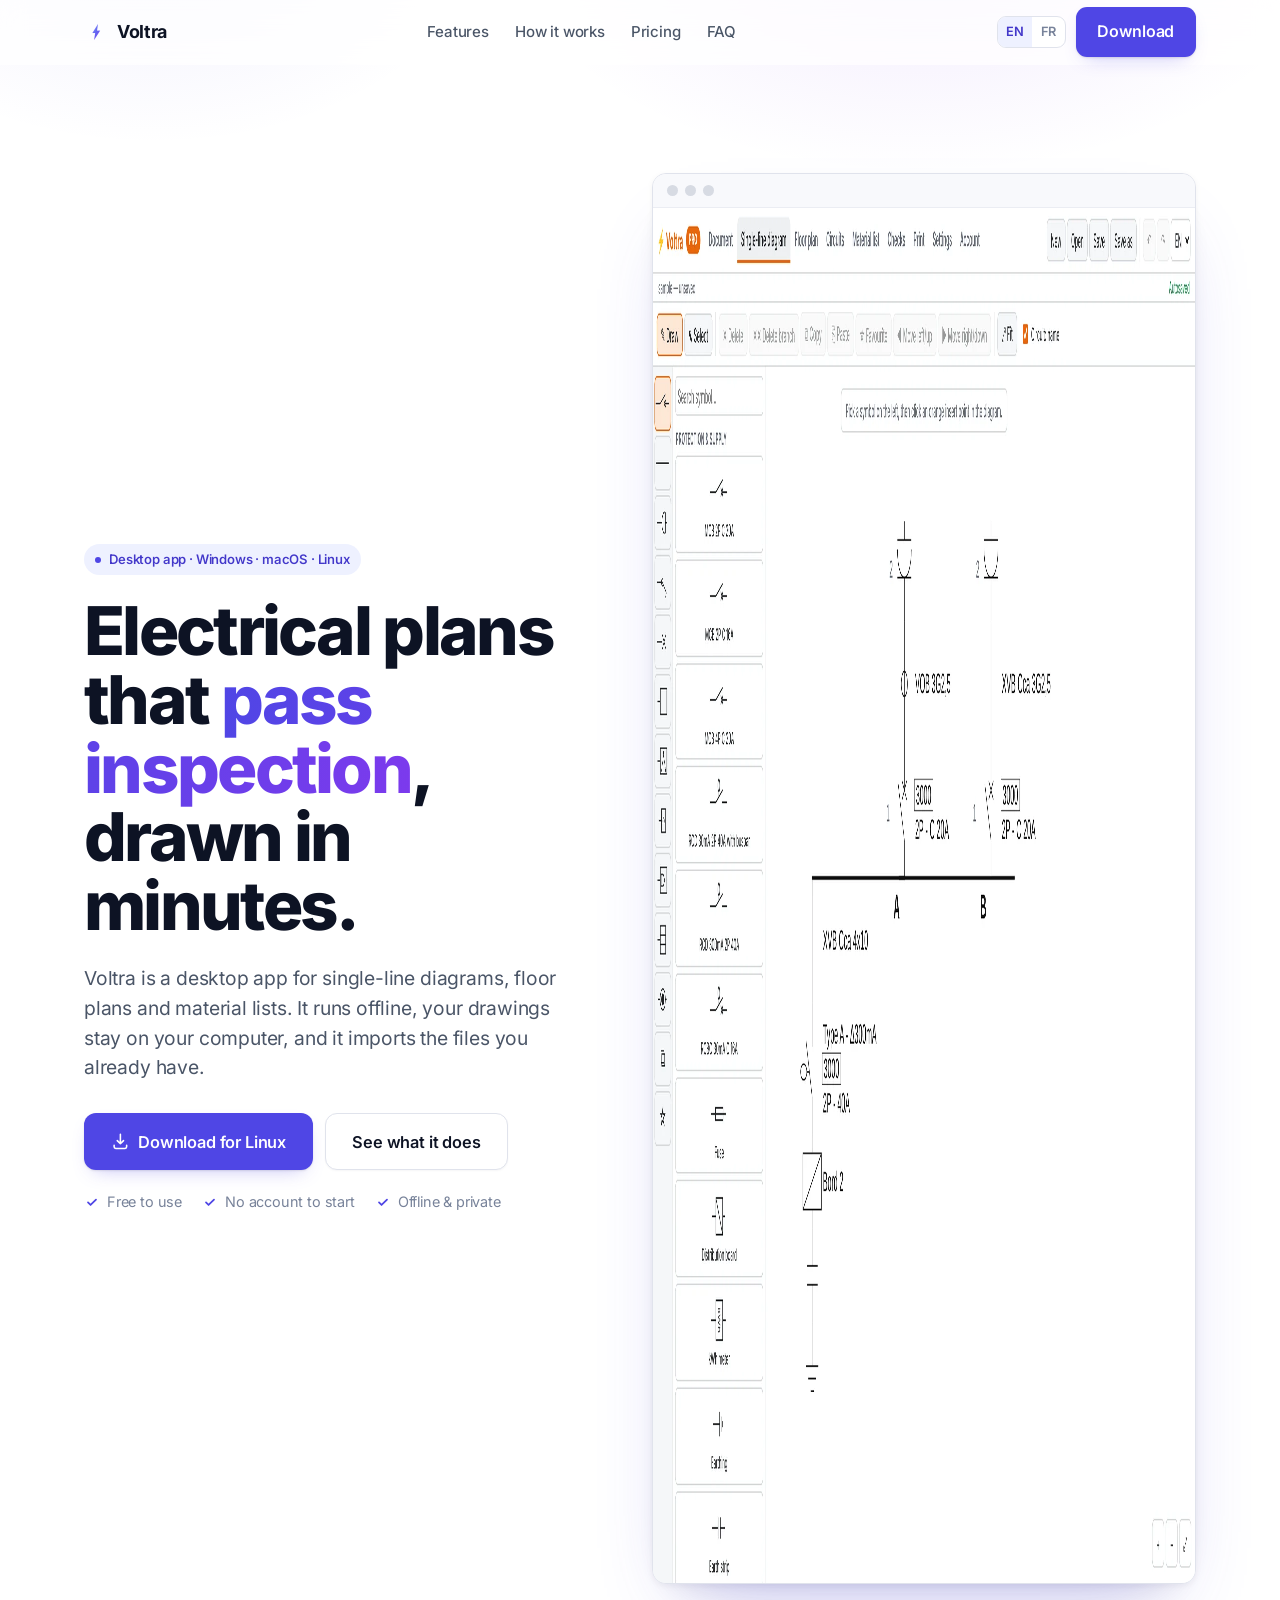
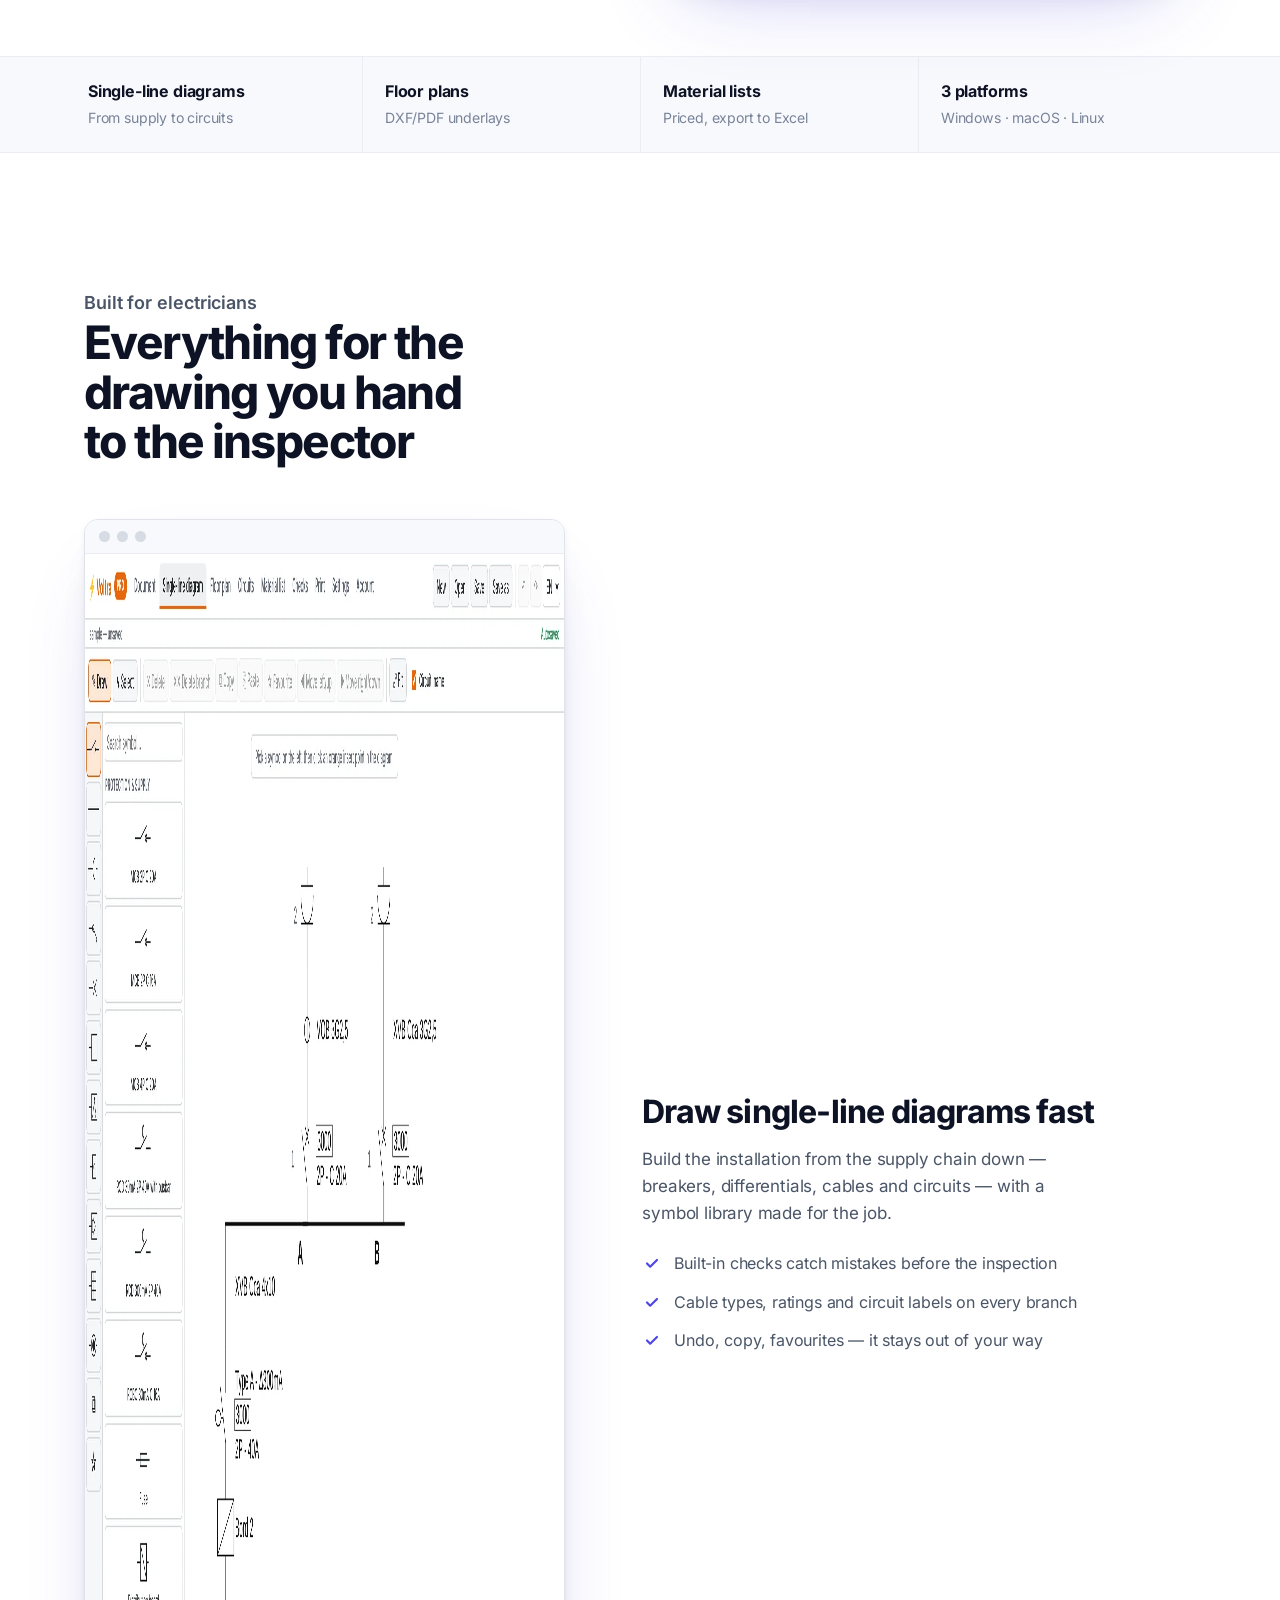
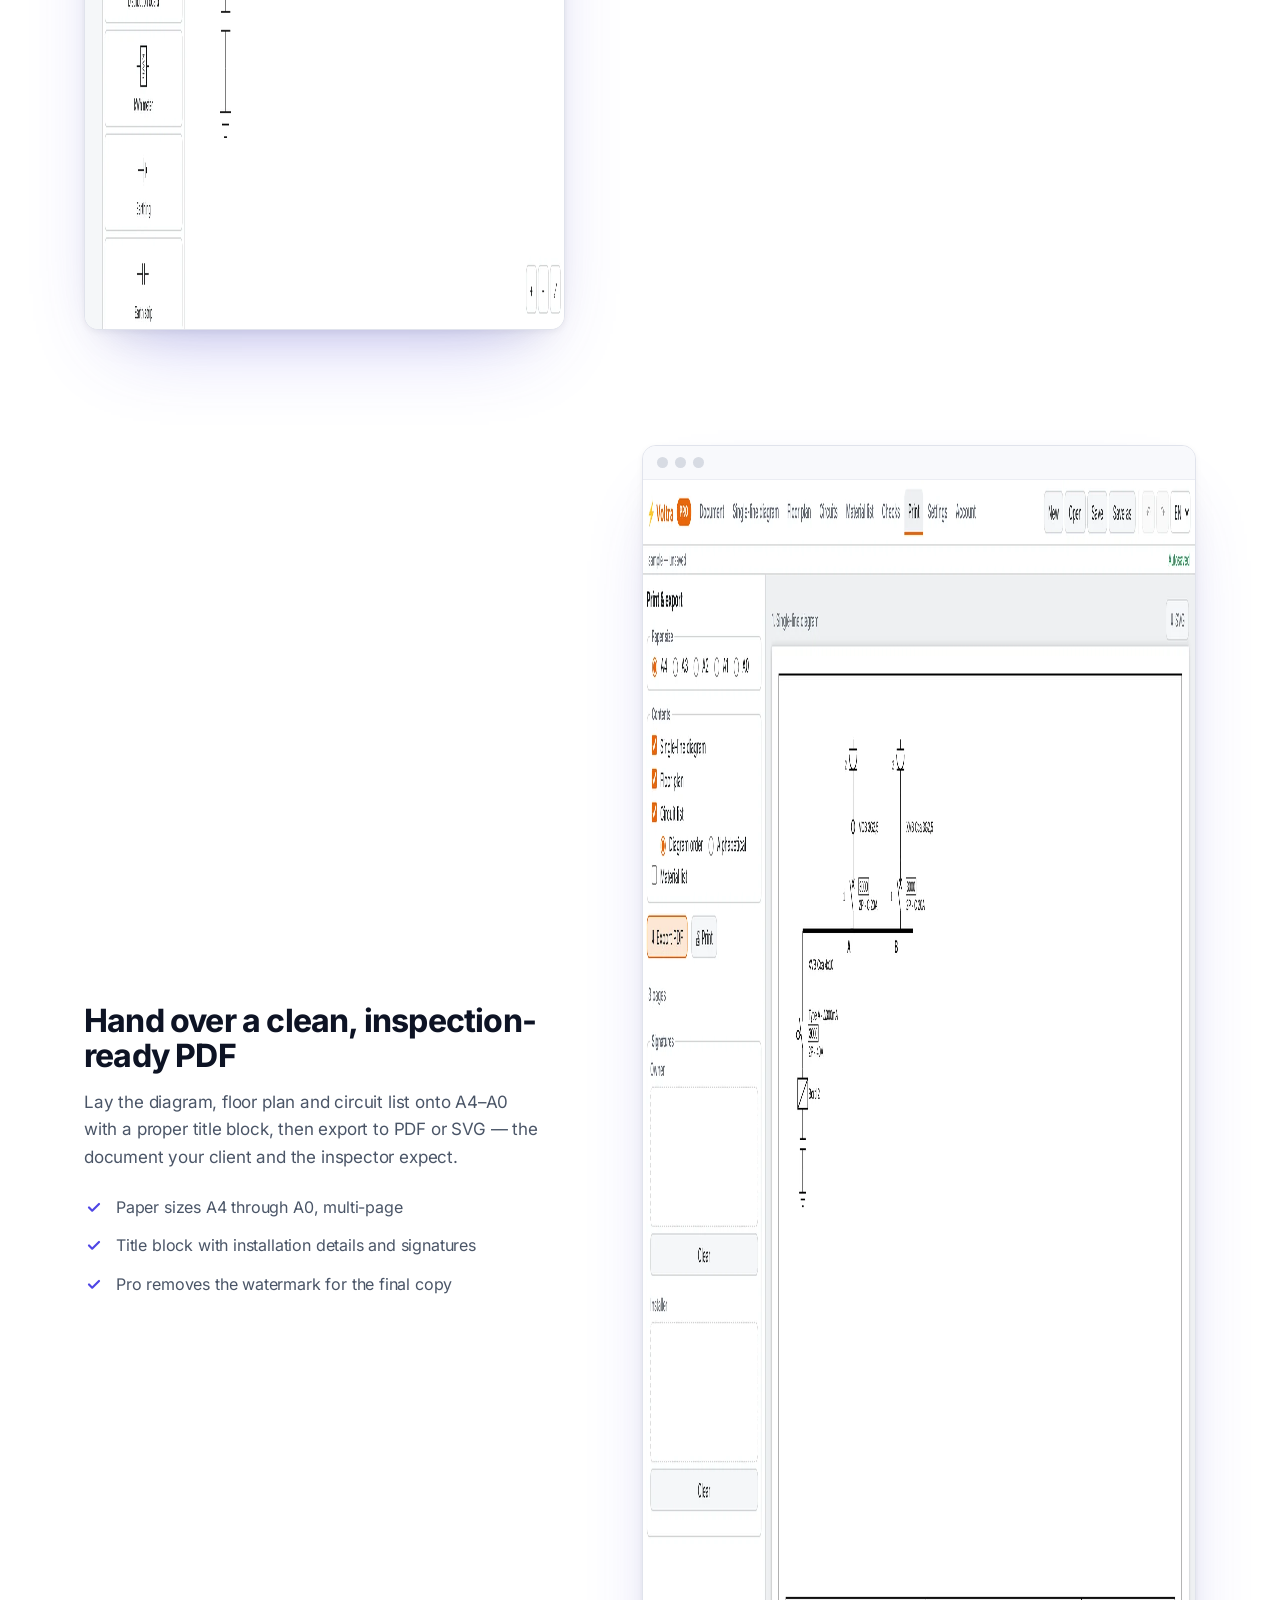
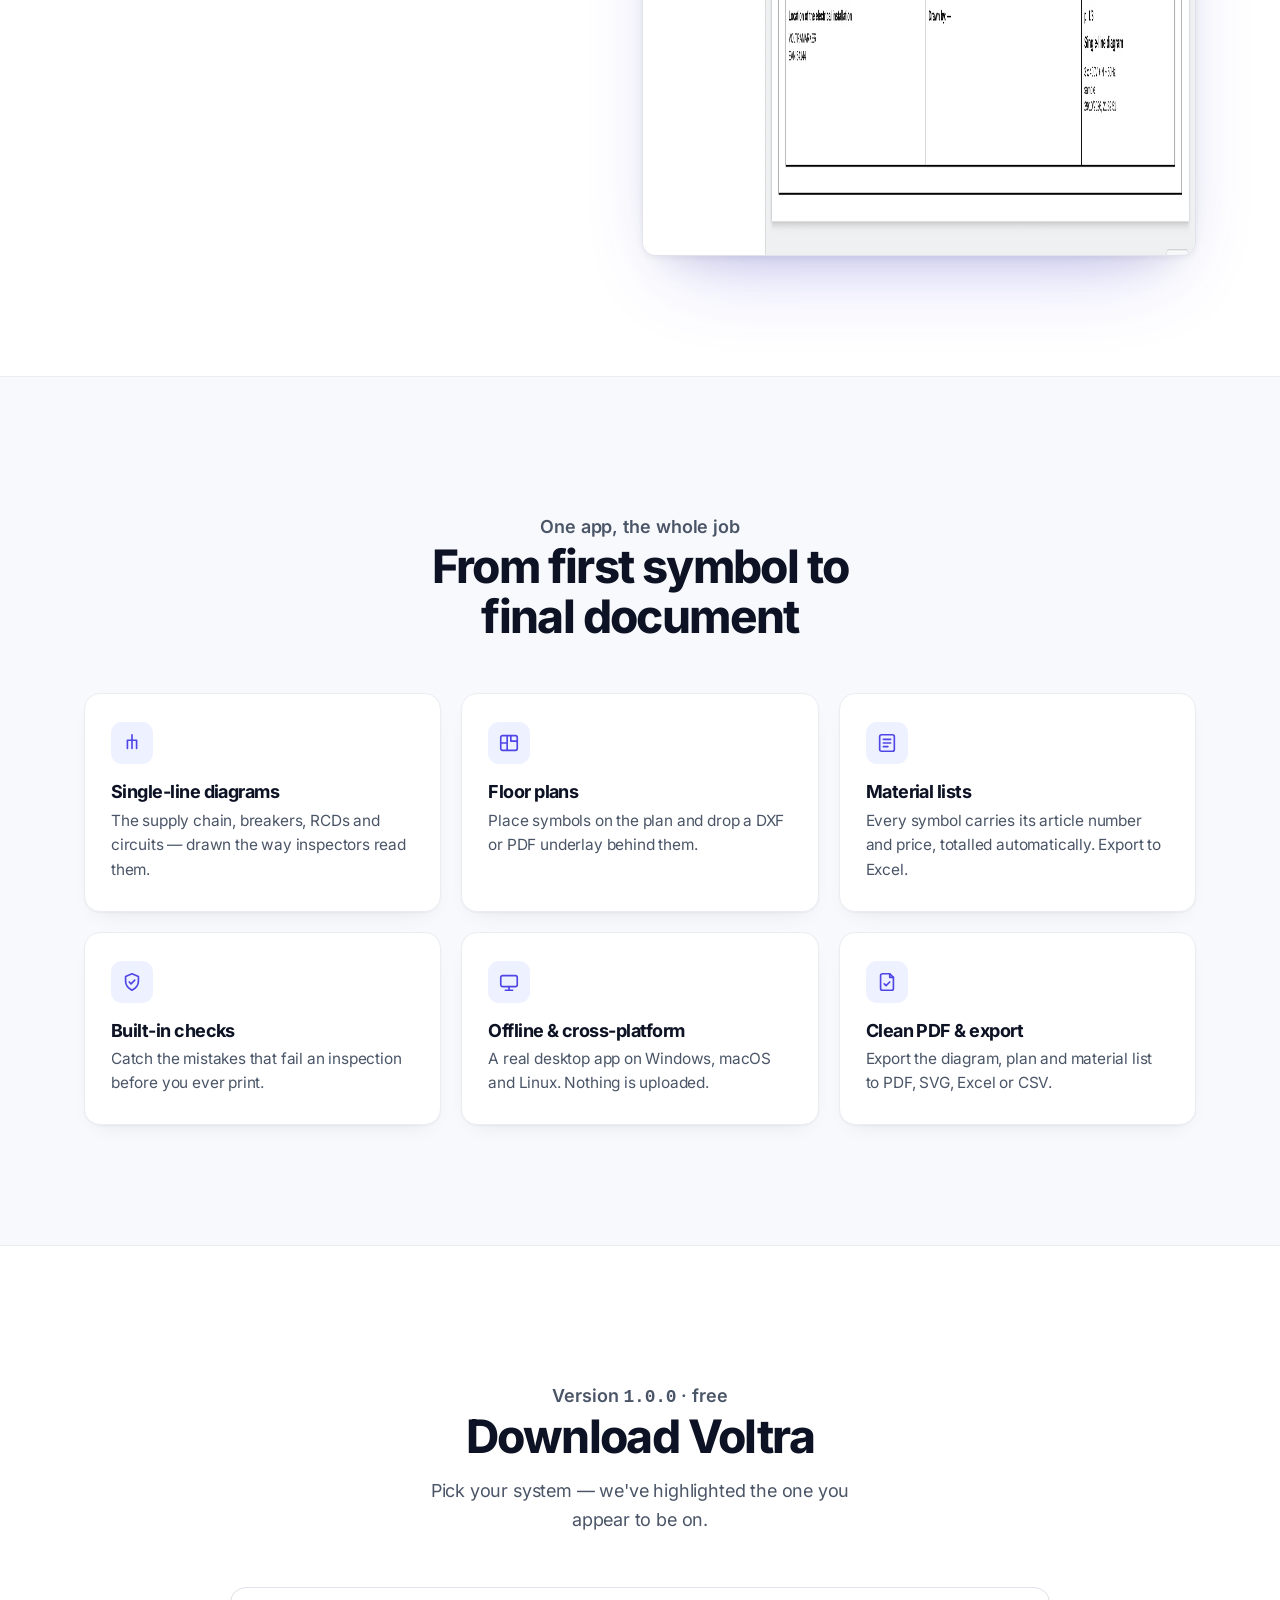
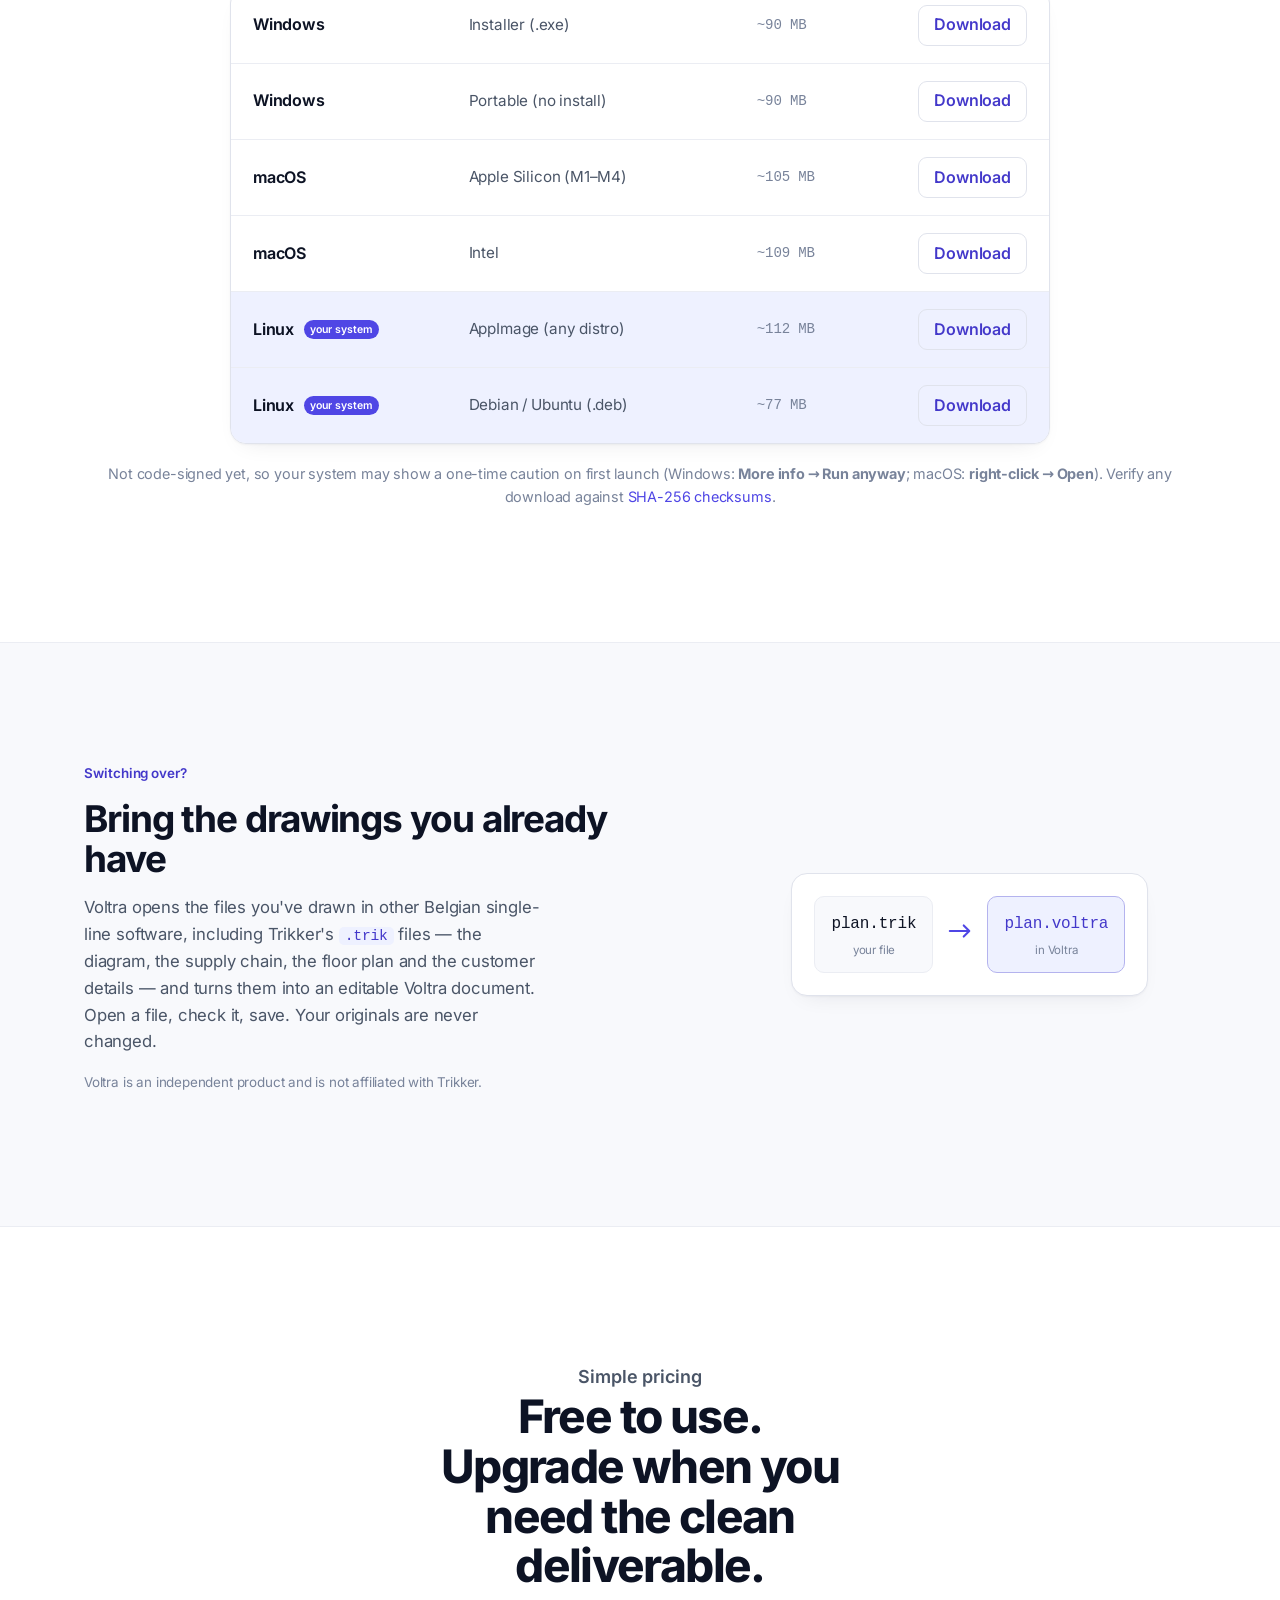
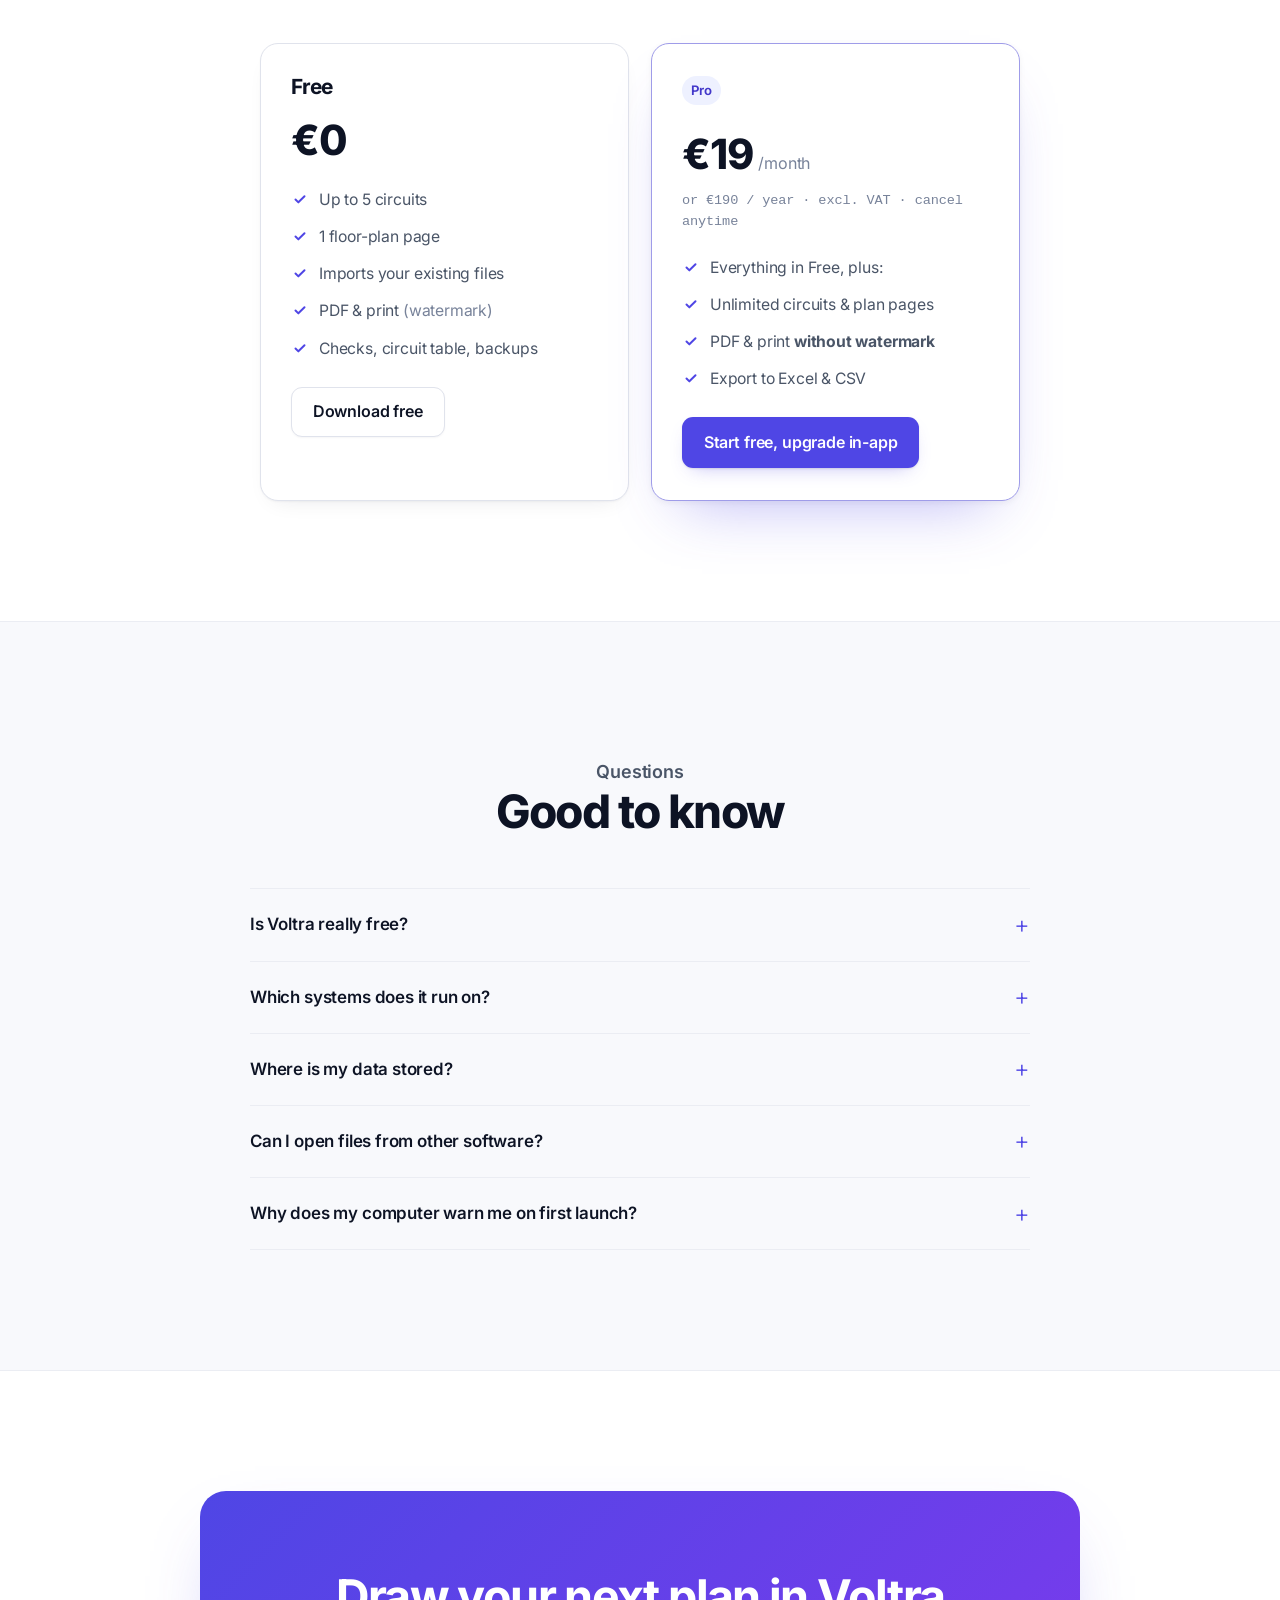
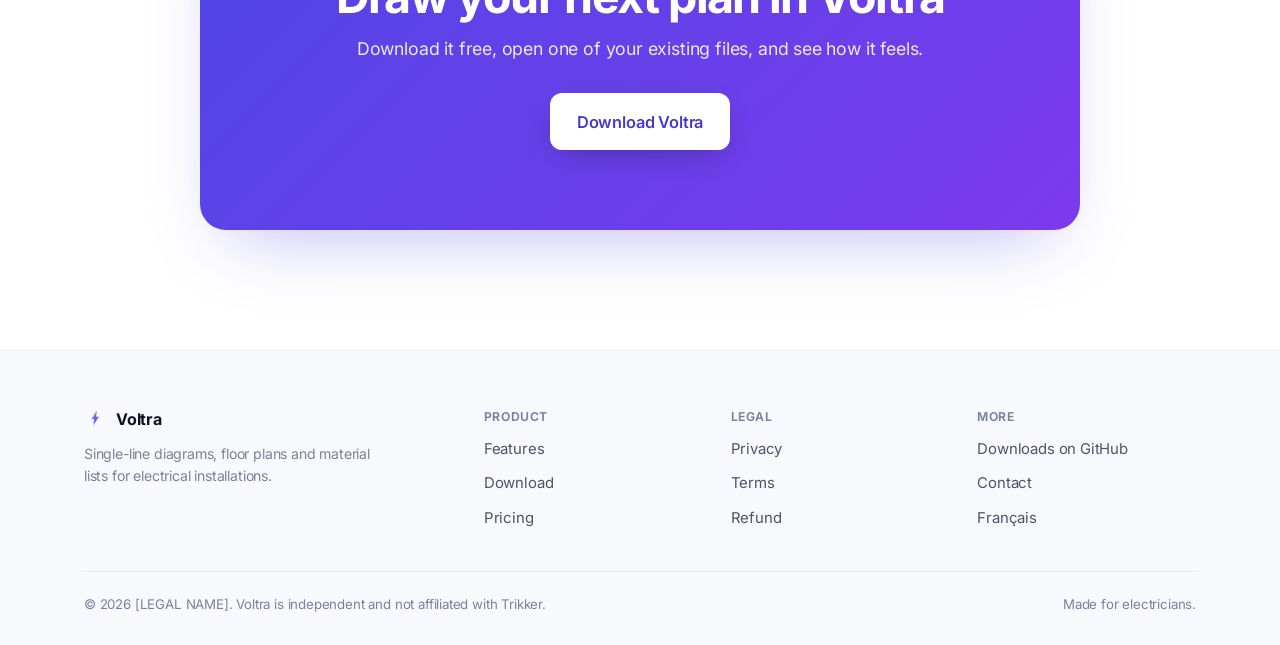
==== commit 923b9470: "Rebuild site: clean & light (Stripe/Linear) design, indigo/violet - New light theme with Inter, soft" ====
--- a/index.html
+++ b/index.html
@@ -12,17 +12,18 @@
 <meta http-equiv="Content-Security-Policy" content="default-src 'self'; script-src 'self'; style-src 'self'; img-src 'self' data:; font-src 'self'; connect-src 'self'; base-uri 'none'; form-action 'none'; object-src 'none'; upgrade-insecure-requests">
 <link rel="icon" type="image/png" sizes="32x32" href="./assets/favicon-32.png">
 <link rel="apple-touch-icon" href="./assets/apple-touch-icon.png">
-<meta name="theme-color" content="#06090f">
+<meta name="theme-color" content="#ffffff">
 <meta property="og:type" content="website">
 <meta property="og:site_name" content="Voltra">
 <meta property="og:title" content="Voltra — electrical single-line diagrams, done properly">
-<meta property="og:description" content="Draw single-line diagrams, floor plans and material lists. Offline. Windows, macOS, Linux. Free to download.">
+<meta property="og:description" content="Draw single-line diagrams, floor plans and material lists. Offline. Windows, macOS, Linux. Free.">
 <meta property="og:url" content="https://voltra.app/">
 <meta property="og:image" content="https://voltra.app/assets/og-image.png">
 <meta name="twitter:card" content="summary_large_image">
 <meta name="twitter:title" content="Voltra — electrical single-line diagrams">
 <meta name="twitter:description" content="Draw single-line diagrams, floor plans and material lists. Offline. Windows, macOS, Linux.">
 <meta name="twitter:image" content="https://voltra.app/assets/og-image.png">
+<link rel="preload" href="./assets/fonts/inter-latin.woff2" as="font" type="font/woff2" crossorigin>
 <link rel="stylesheet" href="./styles.css">
 <script type="application/ld+json">
 {"@context":"https://schema.org","@type":"SoftwareApplication","name":"Voltra","applicationCategory":"DesignApplication","operatingSystem":"Windows, macOS, Linux","description":"Desktop app for electrical single-line diagrams, floor plans and material lists.","offers":[{"@type":"Offer","price":"0","priceCurrency":"EUR","name":"Free"},{"@type":"Offer","price":"19","priceCurrency":"EUR","name":"Pro (monthly)"}],"url":"https://voltra.app/","softwareVersion":"1.0.0"}
@@ -33,7 +34,7 @@
 
 <header class="site-head" id="head">
   <div class="wrap head-row">
-    <a class="brand" href="#top"><img src="./assets/mark-96.png" alt="" width="26" height="26"><span>Voltra</span></a>
+    <a class="brand" href="#top"><img src="./assets/mark-96.png" alt="" width="24" height="24"><span>Voltra</span></a>
     <nav class="nav" aria-label="Primary">
       <a href="#features">Features</a>
       <a href="#how">How it works</a>
@@ -41,26 +42,20 @@
       <a href="#faq">FAQ</a>
     </nav>
     <div class="head-actions">
-      <div class="lang" aria-label="Language">
-        <a href="./" class="on" aria-current="page">EN</a>
-        <a href="./fr/">FR</a>
-      </div>
+      <div class="lang" aria-label="Language"><a href="./" class="on" aria-current="page">EN</a><a href="./fr/">FR</a></div>
       <a class="btn btn-primary" href="#download">Download</a>
     </div>
   </div>
 </header>
 
 <main id="top">
-
-  <!-- HERO -->
   <section class="hero">
     <div class="wrap hero-grid">
       <div class="hero-copy">
         <span class="eyebrow"><span class="dot"></span>Desktop app · Windows · macOS · Linux</span>
-        <h1>Electrical plans that pass inspection, <span class="grad">drawn in minutes</span>.</h1>
+        <h1>Electrical plans that <span class="grad">pass inspection</span>, drawn in minutes.</h1>
         <p class="lede">Voltra is a desktop app for single-line diagrams, floor plans and material lists.
-          It runs offline, your drawings stay on your own computer, and it imports the files you already
-          have — so you can start today.</p>
+          It runs offline, your drawings stay on your computer, and it imports the files you already have.</p>
         <div class="hero-cta">
           <a class="btn btn-primary btn-lg" id="hero-download" href="#download">
             <svg viewBox="0 0 24 24" fill="none" aria-hidden="true"><path d="M12 3v12m0 0l-4-4m4 4l4-4M4 17v2a2 2 0 002 2h12a2 2 0 002-2v-2" stroke="currentColor" stroke-width="2" stroke-linecap="round" stroke-linejoin="round"/></svg>
@@ -68,63 +63,54 @@
           </a>
           <a class="btn btn-ghost btn-lg" href="#features">See what it does</a>
         </div>
-        <p class="hero-sub"><span><b>Free</b> to use</span><span><b>No account</b> to start</span><span><b>Offline</b> &amp; private</span></p>
-      </div>
-      <div class="hero-art shot3d reveal">
-        <div class="shot-frame" id="tilt">
-          <span class="shot-glow" aria-hidden="true"></span>
-          <picture><img src="./assets/shot-diagram.webp" width="2200" height="1375" alt="The Voltra app showing an electrical single-line diagram with breakers, a differential, a busbar and two circuits."></picture>
-        </div>
-      </div>
-    </div>
-  </section>
-
-  <!-- TRUST -->
+        <p class="hero-sub">
+          <span><svg viewBox="0 0 20 20" fill="none"><path d="M5 10.5l3.2 3.2L15 7" stroke="currentColor" stroke-width="2.2" stroke-linecap="round" stroke-linejoin="round"/></svg>Free to use</span>
+          <span><svg viewBox="0 0 20 20" fill="none"><path d="M5 10.5l3.2 3.2L15 7" stroke="currentColor" stroke-width="2.2" stroke-linecap="round" stroke-linejoin="round"/></svg>No account to start</span>
+          <span><svg viewBox="0 0 20 20" fill="none"><path d="M5 10.5l3.2 3.2L15 7" stroke="currentColor" stroke-width="2.2" stroke-linecap="round" stroke-linejoin="round"/></svg>Offline &amp; private</span>
+        </p>
+      </div>
+      <div class="hero-art">
+        <div class="frame"><div class="bar"><i></i><i></i><i></i></div>
+          <img src="./assets/shot-diagram.webp" width="2200" height="1375" alt="The Voltra app showing an electrical single-line diagram with breakers, a differential, a busbar and two circuits.">
+        </div>
+      </div>
+    </div>
+  </section>
+
   <section class="trust">
     <div class="wrap trust-row">
-      <div class="trust-item"><b class="sm">Single-line diagrams</b><span>Draw the installation from supply to circuits</span></div>
-      <div class="trust-item"><b class="sm">Floor plans</b><span>Place symbols, import DXF/PDF underlays</span></div>
-      <div class="trust-item"><b class="sm">Material lists</b><span>Priced automatically, export to Excel</span></div>
-      <div class="trust-item"><b class="sm">3 platforms</b><span>Windows · macOS · Linux</span></div>
-    </div>
-  </section>
-
-  <!-- SHOWCASE -->
+      <div class="trust-item"><b>Single-line diagrams</b><span>From supply to circuits</span></div>
+      <div class="trust-item"><b>Floor plans</b><span>DXF/PDF underlays</span></div>
+      <div class="trust-item"><b>Material lists</b><span>Priced, export to Excel</span></div>
+      <div class="trust-item"><b>3 platforms</b><span>Windows · macOS · Linux</span></div>
+    </div>
+  </section>
+
   <section class="section" id="features">
     <div class="wrap">
-      <div class="sec-head">
-        <p class="kicker">Built for electricians</p>
-        <h2>Everything for the drawing you hand to the inspector</h2>
-      </div>
+      <div class="sec-head"><p class="kicker">Built for electricians</p><h2>Everything for the drawing you hand to the inspector</h2></div>
       <div class="showcase">
         <div class="row">
-          <div class="row-media reveal">
-            <div class="media-frame"><img src="./assets/shot-diagram.webp" width="2200" height="1375" alt="Voltra single-line diagram editor with a symbol palette and a drawn installation."></div>
-          </div>
-          <div class="row-copy reveal">
+          <div class="row-media"><div class="frame"><div class="bar"><i></i><i></i><i></i></div><img src="./assets/shot-diagram.webp" width="2200" height="1375" alt="Voltra single-line diagram editor with a symbol palette and a drawn installation."></div></div>
+          <div class="row-copy">
             <h3>Draw single-line diagrams fast</h3>
-            <p>Build the installation from the supply chain down — breakers, differentials, cables and
-              circuits — with a symbol library made for the job.</p>
+            <p>Build the installation from the supply chain down — breakers, differentials, cables and circuits — with a symbol library made for the job.</p>
             <ul class="row-list">
-              <li>Built-in checks catch common mistakes before the inspection</li>
-              <li>Cable types, ratings and circuit labels on every branch</li>
-              <li>Undo, copy, favourites — it stays out of your way</li>
+              <li><svg viewBox="0 0 20 20" fill="none"><path d="M5 10.5l3.2 3.2L15 7" stroke="currentColor" stroke-width="2.2" stroke-linecap="round" stroke-linejoin="round"/></svg>Built-in checks catch mistakes before the inspection</li>
+              <li><svg viewBox="0 0 20 20" fill="none"><path d="M5 10.5l3.2 3.2L15 7" stroke="currentColor" stroke-width="2.2" stroke-linecap="round" stroke-linejoin="round"/></svg>Cable types, ratings and circuit labels on every branch</li>
+              <li><svg viewBox="0 0 20 20" fill="none"><path d="M5 10.5l3.2 3.2L15 7" stroke="currentColor" stroke-width="2.2" stroke-linecap="round" stroke-linejoin="round"/></svg>Undo, copy, favourites — it stays out of your way</li>
             </ul>
           </div>
         </div>
-
         <div class="row flip">
-          <div class="row-media reveal">
-            <div class="media-frame"><img src="./assets/shot-print.webp" width="2200" height="1375" alt="Voltra print and export view showing the single-line diagram laid out on an A4 sheet with a title block."></div>
-          </div>
-          <div class="row-copy reveal">
+          <div class="row-media"><div class="frame"><div class="bar"><i></i><i></i><i></i></div><img src="./assets/shot-print.webp" width="2200" height="1375" alt="Voltra print and export view showing the single-line diagram on an A4 sheet with a title block."></div></div>
+          <div class="row-copy">
             <h3>Hand over a clean, inspection-ready PDF</h3>
-            <p>Lay the diagram, floor plan and circuit list onto A4–A0 with a proper title block, then
-              export to PDF or SVG — the document your client and the inspector expect.</p>
+            <p>Lay the diagram, floor plan and circuit list onto A4–A0 with a proper title block, then export to PDF or SVG — the document your client and the inspector expect.</p>
             <ul class="row-list">
-              <li>Paper sizes A4 through A0, multi-page</li>
-              <li>Title block with installation details and signatures</li>
-              <li>Pro removes the watermark for the final copy</li>
+              <li><svg viewBox="0 0 20 20" fill="none"><path d="M5 10.5l3.2 3.2L15 7" stroke="currentColor" stroke-width="2.2" stroke-linecap="round" stroke-linejoin="round"/></svg>Paper sizes A4 through A0, multi-page</li>
+              <li><svg viewBox="0 0 20 20" fill="none"><path d="M5 10.5l3.2 3.2L15 7" stroke="currentColor" stroke-width="2.2" stroke-linecap="round" stroke-linejoin="round"/></svg>Title block with installation details and signatures</li>
+              <li><svg viewBox="0 0 20 20" fill="none"><path d="M5 10.5l3.2 3.2L15 7" stroke="currentColor" stroke-width="2.2" stroke-linecap="round" stroke-linejoin="round"/></svg>Pro removes the watermark for the final copy</li>
             </ul>
           </div>
         </div>
@@ -132,105 +118,78 @@
     </div>
   </section>
 
-  <!-- FEATURE CARDS -->
-  <section class="section" id="how" class="pt0">
-    <div class="wrap">
-      <div class="sec-head center">
-        <p class="kicker">One app, the whole job</p>
-        <h2>From first symbol to final document</h2>
-      </div>
+  <section class="section alt" id="how">
+    <div class="wrap">
+      <div class="sec-head center"><p class="kicker">One app, the whole job</p><h2>From first symbol to final document</h2></div>
       <div class="grid3">
-        <div class="card reveal"><svg class="gi" viewBox="0 0 48 48"><path d="M24 6v12M24 18H14v10M24 18h10v10M14 28v8M34 28v8M24 18v18"/><circle cx="14" cy="38" r="3"/><circle cx="34" cy="38" r="3"/><rect x="20" y="36" width="8" height="6" rx="1"/></svg><h4>Single-line diagrams</h4><p>The supply chain, breakers, RCDs and circuits — drawn the way inspectors read them.</p></div>
-        <div class="card reveal"><svg class="gi" viewBox="0 0 48 48"><rect x="7" y="9" width="34" height="30" rx="2"/><path d="M7 24h14v15M21 24V9M28 9v12h13"/><circle cx="33" cy="30" r="3"/></svg><h4>Floor plans</h4><p>Place symbols on the plan and drop a DXF or PDF underlay behind them.</p></div>
-        <div class="card reveal"><svg class="gi" viewBox="0 0 48 48"><rect x="9" y="7" width="30" height="34" rx="2"/><path d="M15 16h18M15 24h18M15 32h12"/></svg><h4>Material lists</h4><p>Every symbol carries its article number and price, totalled automatically. Export to Excel.</p></div>
-        <div class="card reveal"><svg class="gi" viewBox="0 0 48 48"><path d="M24 6l15 6v9c0 9-6 16-15 21-9-5-15-12-15-21v-9z"/><path d="M18 24l4 4 9-9"/></svg><h4>Built-in checks</h4><p>Catch the mistakes that fail an inspection before you ever print.</p></div>
-        <div class="card reveal"><svg class="gi" viewBox="0 0 48 48"><rect x="6" y="12" width="36" height="24" rx="3"/><path d="M6 20h36M16 44h16M24 36v8"/></svg><h4>Offline &amp; cross-platform</h4><p>A real desktop app on Windows, macOS and Linux. Nothing is uploaded.</p></div>
-        <div class="card reveal"><svg class="gi" viewBox="0 0 48 48"><path d="M30 8H14a2 2 0 00-2 2v28a2 2 0 002 2h20a2 2 0 002-2V16z"/><path d="M30 8v8h6M19 26l4 4 8-8"/></svg><h4>Clean PDF &amp; export</h4><p>Export the diagram, plan and material list to PDF, SVG, Excel or CSV.</p></div>
-      </div>
-    </div>
-  </section>
-
-  <!-- DOWNLOAD -->
-  <section class="section" id="download" class="pt0">
-    <div class="wrap">
-      <div class="sec-head center">
-        <p class="kicker">Version <span class="mono" id="ver">1.0.0</span> · free</p>
-        <h2>Download Voltra</h2>
-        <p>Pick your system — we've highlighted the one you appear to be on.</p>
-      </div>
+        <div class="card"><div class="ic"><svg viewBox="0 0 24 24" fill="none"><path d="M12 3v6M12 9H7v5M12 9h5v5M7 14v4M17 14v4M12 9v9" stroke="currentColor" stroke-width="1.8" stroke-linecap="round" stroke-linejoin="round"/></svg></div><h4>Single-line diagrams</h4><p>The supply chain, breakers, RCDs and circuits — drawn the way inspectors read them.</p></div>
+        <div class="card"><div class="ic"><svg viewBox="0 0 24 24" fill="none"><rect x="3" y="4" width="18" height="16" rx="2" stroke="currentColor" stroke-width="1.8"/><path d="M3 12h7v8M10 12V4M14 4v6h7" stroke="currentColor" stroke-width="1.8" stroke-linejoin="round"/></svg></div><h4>Floor plans</h4><p>Place symbols on the plan and drop a DXF or PDF underlay behind them.</p></div>
+        <div class="card"><div class="ic"><svg viewBox="0 0 24 24" fill="none"><rect x="4" y="3" width="16" height="18" rx="2" stroke="currentColor" stroke-width="1.8"/><path d="M8 8h8M8 12h8M8 16h5" stroke="currentColor" stroke-width="1.8" stroke-linecap="round"/></svg></div><h4>Material lists</h4><p>Every symbol carries its article number and price, totalled automatically. Export to Excel.</p></div>
+        <div class="card"><div class="ic"><svg viewBox="0 0 24 24" fill="none"><path d="M12 3l7 3v5c0 4.5-3 8-7 10-4-2-7-5.5-7-10V6z" stroke="currentColor" stroke-width="1.8" stroke-linejoin="round"/><path d="M9 12l2 2 4-4" stroke="currentColor" stroke-width="1.8" stroke-linecap="round" stroke-linejoin="round"/></svg></div><h4>Built-in checks</h4><p>Catch the mistakes that fail an inspection before you ever print.</p></div>
+        <div class="card"><div class="ic"><svg viewBox="0 0 24 24" fill="none"><rect x="3" y="5" width="18" height="12" rx="2" stroke="currentColor" stroke-width="1.8"/><path d="M8 21h8M12 17v4" stroke="currentColor" stroke-width="1.8" stroke-linecap="round"/></svg></div><h4>Offline &amp; cross-platform</h4><p>A real desktop app on Windows, macOS and Linux. Nothing is uploaded.</p></div>
+        <div class="card"><div class="ic"><svg viewBox="0 0 24 24" fill="none"><path d="M15 3H7a2 2 0 00-2 2v14a2 2 0 002 2h10a2 2 0 002-2V7z" stroke="currentColor" stroke-width="1.8" stroke-linejoin="round"/><path d="M15 3v4h4M9 14l2 2 4-4" stroke="currentColor" stroke-width="1.8" stroke-linecap="round" stroke-linejoin="round"/></svg></div><h4>Clean PDF &amp; export</h4><p>Export the diagram, plan and material list to PDF, SVG, Excel or CSV.</p></div>
+      </div>
+    </div>
+  </section>
+
+  <section class="section" id="download">
+    <div class="wrap">
+      <div class="sec-head center"><p class="kicker">Version <span class="mono" id="ver">1.0.0</span> · free</p><h2>Download Voltra</h2><p>Pick your system — we've highlighted the one you appear to be on.</p></div>
       <div class="dl-wrap" id="dl-list">
-        <a class="dl-row" data-os="windows" href="https://github.com/mqasimhere/voltra-downloads/releases/latest/download/voltra-windows-setup.exe" rel="noopener">
-          <span class="dl-os">Windows</span><span class="dl-kind">Installer (.exe)</span><span class="dl-size">~90 MB</span><span class="dl-get">Download</span></a>
-        <a class="dl-row" data-os="windows" href="https://github.com/mqasimhere/voltra-downloads/releases/latest/download/voltra-windows-portable.exe" rel="noopener">
-          <span class="dl-os">Windows</span><span class="dl-kind">Portable (no install)</span><span class="dl-size">~90 MB</span><span class="dl-get">Download</span></a>
-        <a class="dl-row" data-os="mac-arm" href="https://github.com/mqasimhere/voltra-downloads/releases/latest/download/voltra-mac-apple-silicon.dmg" rel="noopener">
-          <span class="dl-os">macOS</span><span class="dl-kind">Apple Silicon (M1–M4)</span><span class="dl-size">~105 MB</span><span class="dl-get">Download</span></a>
-        <a class="dl-row" data-os="mac-intel" href="https://github.com/mqasimhere/voltra-downloads/releases/latest/download/voltra-mac-intel.dmg" rel="noopener">
-          <span class="dl-os">macOS</span><span class="dl-kind">Intel</span><span class="dl-size">~109 MB</span><span class="dl-get">Download</span></a>
-        <a class="dl-row" data-os="linux" href="https://github.com/mqasimhere/voltra-downloads/releases/latest/download/voltra-linux.AppImage" rel="noopener">
-          <span class="dl-os">Linux</span><span class="dl-kind">AppImage (any distro)</span><span class="dl-size">~112 MB</span><span class="dl-get">Download</span></a>
-        <a class="dl-row" data-os="linux" href="https://github.com/mqasimhere/voltra-downloads/releases/latest/download/voltra-linux.deb" rel="noopener">
-          <span class="dl-os">Linux</span><span class="dl-kind">Debian / Ubuntu (.deb)</span><span class="dl-size">~77 MB</span><span class="dl-get">Download</span></a>
-      </div>
-      <p class="muted dl-note">
-        Not code-signed yet, so your system may show a one-time caution on first launch (Windows: <b>More
-        info → Run anyway</b>; macOS: <b>right-click → Open</b>). Verify any download against
-        <a id="sums-link" href="#" rel="noopener">SHA-256 checksums</a>.</p>
-    </div>
-  </section>
-
-  <!-- MIGRATION (quiet) -->
-  <section class="migrate section">
+        <a class="dl-row" data-os="windows" href="https://github.com/mqasimhere/voltra-downloads/releases/latest/download/voltra-windows-setup.exe" rel="noopener"><span class="dl-os">Windows</span><span class="dl-kind">Installer (.exe)</span><span class="dl-size">~90 MB</span><span class="dl-get">Download</span></a>
+        <a class="dl-row" data-os="windows" href="https://github.com/mqasimhere/voltra-downloads/releases/latest/download/voltra-windows-portable.exe" rel="noopener"><span class="dl-os">Windows</span><span class="dl-kind">Portable (no install)</span><span class="dl-size">~90 MB</span><span class="dl-get">Download</span></a>
+        <a class="dl-row" data-os="mac-arm" href="https://github.com/mqasimhere/voltra-downloads/releases/latest/download/voltra-mac-apple-silicon.dmg" rel="noopener"><span class="dl-os">macOS</span><span class="dl-kind">Apple Silicon (M1–M4)</span><span class="dl-size">~105 MB</span><span class="dl-get">Download</span></a>
+        <a class="dl-row" data-os="mac-intel" href="https://github.com/mqasimhere/voltra-downloads/releases/latest/download/voltra-mac-intel.dmg" rel="noopener"><span class="dl-os">macOS</span><span class="dl-kind">Intel</span><span class="dl-size">~109 MB</span><span class="dl-get">Download</span></a>
+        <a class="dl-row" data-os="linux" href="https://github.com/mqasimhere/voltra-downloads/releases/latest/download/voltra-linux.AppImage" rel="noopener"><span class="dl-os">Linux</span><span class="dl-kind">AppImage (any distro)</span><span class="dl-size">~112 MB</span><span class="dl-get">Download</span></a>
+        <a class="dl-row" data-os="linux" href="https://github.com/mqasimhere/voltra-downloads/releases/latest/download/voltra-linux.deb" rel="noopener"><span class="dl-os">Linux</span><span class="dl-kind">Debian / Ubuntu (.deb)</span><span class="dl-size">~77 MB</span><span class="dl-get">Download</span></a>
+      </div>
+      <p class="muted dl-note">Not code-signed yet, so your system may show a one-time caution on first launch (Windows: <b>More info → Run anyway</b>; macOS: <b>right-click → Open</b>). Verify any download against <a id="sums-link" href="#" rel="noopener">SHA-256 checksums</a>.</p>
+    </div>
+  </section>
+
+  <section class="section alt">
     <div class="wrap migrate-box">
-      <div class="reveal">
+      <div>
         <p class="kicker">Switching over?</p>
         <h2 class="mig-h2">Bring the drawings you already have</h2>
-        <p class="mig-p">Voltra opens the files you've drawn in
-          other Belgian single-line software, including Trikker's <code>.trik</code> files — the diagram, the
-          supply chain, the floor plan and the customer details — and turns them into an editable Voltra
-          document. Open a file, check it, save. Your originals are never changed.</p>
-        <p class="muted mig-dis">Voltra is an independent product and is not
-          affiliated with Trikker.</p>
-      </div>
-      <div class="reveal center-self">
+        <p class="mig-p">Voltra opens the files you've drawn in other Belgian single-line software, including Trikker's <code>.trik</code> files — the diagram, the supply chain, the floor plan and the customer details — and turns them into an editable Voltra document. Open a file, check it, save. Your originals are never changed.</p>
+        <p class="muted mig-dis">Voltra is an independent product and is not affiliated with Trikker.</p>
+      </div>
+      <div class="center-self">
         <div class="swap">
           <div class="chip"><span class="mono">plan.trik</span><small>your file</small></div>
-          <span class="arrow" aria-hidden="true">→</span>
+          <span class="arrow"><svg viewBox="0 0 28 20" fill="none"><path d="M3 10h20M18 4l6 6-6 6" stroke="currentColor" stroke-width="2.2" stroke-linecap="round" stroke-linejoin="round"/></svg></span>
           <div class="chip to"><span class="mono">plan.voltra</span><small>in Voltra</small></div>
         </div>
       </div>
     </div>
   </section>
 
-  <!-- PRICING -->
   <section class="section" id="pricing">
     <div class="wrap">
-      <div class="sec-head center">
-        <p class="kicker">Simple pricing</p>
-        <h2>Free to use. Upgrade when you need the clean deliverable.</h2>
-      </div>
+      <div class="sec-head center"><p class="kicker">Simple pricing</p><h2>Free to use. Upgrade when you need the clean deliverable.</h2></div>
       <div class="plans">
-        <div class="plan reveal">
+        <div class="plan">
           <h3>Free</h3>
-          <div class="price"><span class="amt mono">€0</span></div>
+          <div class="price"><span class="amt">€0</span></div>
           <ul>
-            <li>Up to 5 circuits</li>
-            <li>1 floor-plan page</li>
-            <li>Imports your existing files</li>
-            <li>PDF &amp; print <span class="muted">(with watermark)</span></li>
-            <li>Checks, circuit table, backups</li>
+            <li><svg viewBox="0 0 20 20" fill="none"><path d="M5 10.5l3.2 3.2L15 7" stroke="currentColor" stroke-width="2.2" stroke-linecap="round" stroke-linejoin="round"/></svg>Up to 5 circuits</li>
+            <li><svg viewBox="0 0 20 20" fill="none"><path d="M5 10.5l3.2 3.2L15 7" stroke="currentColor" stroke-width="2.2" stroke-linecap="round" stroke-linejoin="round"/></svg>1 floor-plan page</li>
+            <li><svg viewBox="0 0 20 20" fill="none"><path d="M5 10.5l3.2 3.2L15 7" stroke="currentColor" stroke-width="2.2" stroke-linecap="round" stroke-linejoin="round"/></svg>Imports your existing files</li>
+            <li><svg viewBox="0 0 20 20" fill="none"><path d="M5 10.5l3.2 3.2L15 7" stroke="currentColor" stroke-width="2.2" stroke-linecap="round" stroke-linejoin="round"/></svg>PDF &amp; print <span class="muted">(watermark)</span></li>
+            <li><svg viewBox="0 0 20 20" fill="none"><path d="M5 10.5l3.2 3.2L15 7" stroke="currentColor" stroke-width="2.2" stroke-linecap="round" stroke-linejoin="round"/></svg>Checks, circuit table, backups</li>
           </ul>
           <a class="btn btn-ghost" href="#download">Download free</a>
         </div>
-        <div class="plan pro reveal">
-          <div class="flag"><span class="dot"></span>Pro</div>
-          <div class="price"><span class="amt mono">€19</span><span class="per">/month</span></div>
+        <div class="plan pro">
+          <span class="flag">Pro</span>
+          <div class="price"><span class="amt">€19</span><span class="per">/month</span></div>
           <p class="price-alt mono">or €190 / year · excl. VAT · cancel anytime</p>
           <ul>
-            <li>Everything in Free, plus:</li>
-            <li>Unlimited circuits &amp; plan pages</li>
-            <li>PDF &amp; print <b>without watermark</b></li>
-            <li>Export to Excel &amp; CSV</li>
+            <li><svg viewBox="0 0 20 20" fill="none"><path d="M5 10.5l3.2 3.2L15 7" stroke="currentColor" stroke-width="2.2" stroke-linecap="round" stroke-linejoin="round"/></svg>Everything in Free, plus:</li>
+            <li><svg viewBox="0 0 20 20" fill="none"><path d="M5 10.5l3.2 3.2L15 7" stroke="currentColor" stroke-width="2.2" stroke-linecap="round" stroke-linejoin="round"/></svg>Unlimited circuits &amp; plan pages</li>
+            <li><svg viewBox="0 0 20 20" fill="none"><path d="M5 10.5l3.2 3.2L15 7" stroke="currentColor" stroke-width="2.2" stroke-linecap="round" stroke-linejoin="round"/></svg>PDF &amp; print <b>without watermark</b></li>
+            <li><svg viewBox="0 0 20 20" fill="none"><path d="M5 10.5l3.2 3.2L15 7" stroke="currentColor" stroke-width="2.2" stroke-linecap="round" stroke-linejoin="round"/></svg>Export to Excel &amp; CSV</li>
           </ul>
           <a class="btn btn-primary" href="#download">Start free, upgrade in-app</a>
         </div>
@@ -238,58 +197,37 @@
     </div>
   </section>
 
-  <!-- FAQ -->
-  <section class="section" id="faq">
+  <section class="section alt" id="faq">
     <div class="wrap">
       <div class="sec-head center"><p class="kicker">Questions</p><h2>Good to know</h2></div>
       <div class="faq">
-        <details><summary>Is Voltra really free?</summary><p>Yes. The free version is a full working app:
-          draw diagrams and plans, run the checks, and print or export to PDF. It's limited to 5 circuits and
-          one floor-plan page and adds a watermark to exports. Pro removes those limits.</p></details>
-        <details><summary>Which systems does it run on?</summary><p>Windows 10/11, macOS (Apple Silicon and
-          Intel) and Linux. It's a standard desktop app — if your current software runs on your PC, Voltra
-          will too.</p></details>
-        <details><summary>Where is my data stored?</summary><p>On your own computer. Voltra is a desktop app;
-          your drawings and customer details are saved as files on your machine and are never uploaded. Only a
-          subscription, if you buy one, involves our server (just your e-mail and plan).</p></details>
-        <details><summary>Can I open files from other software?</summary><p>Yes — Voltra imports single-line
-          files from other Belgian tools, including Trikker <code>.trik</code> files, so you don't have to
-          redraw your existing work. Voltra is independent and not affiliated with Trikker.</p></details>
-        <details><summary>Why does my computer warn me on first launch?</summary><p>Because the app isn't
-          code-signed yet. It's safe to run — see the note under Download — and you can verify the file against
-          its published SHA-256 checksum.</p></details>
-      </div>
-    </div>
-  </section>
-
-  <!-- CTA -->
-  <section class="section cta">
-    <div class="wrap">
-      <div class="cta-box reveal">
-        <h2>Draw your next plan in Voltra</h2>
-        <p>Download it free, open one of your existing files, and see how it feels.</p>
-        <a class="btn btn-primary btn-lg" href="#download">Download Voltra</a>
-      </div>
-    </div>
+        <details><summary>Is Voltra really free?</summary><p>Yes. The free version is a full working app: draw diagrams and plans, run the checks, and print or export to PDF. It's limited to 5 circuits and one floor-plan page and adds a watermark to exports. Pro removes those limits.</p></details>
+        <details><summary>Which systems does it run on?</summary><p>Windows 10/11, macOS (Apple Silicon and Intel) and Linux. It's a standard desktop app — if your current software runs on your PC, Voltra will too.</p></details>
+        <details><summary>Where is my data stored?</summary><p>On your own computer. Voltra is a desktop app; your drawings and customer details are saved as files on your machine and are never uploaded. Only a subscription, if you buy one, involves our server (just your e-mail and plan).</p></details>
+        <details><summary>Can I open files from other software?</summary><p>Yes — Voltra imports single-line files from other Belgian tools, including Trikker <code>.trik</code> files, so you don't have to redraw your existing work. Voltra is independent and not affiliated with Trikker.</p></details>
+        <details><summary>Why does my computer warn me on first launch?</summary><p>Because the app isn't code-signed yet. It's safe to run — see the note under Download — and you can verify the file against its published SHA-256 checksum.</p></details>
+      </div>
+    </div>
+  </section>
+
+  <section class="section">
+    <div class="wrap"><div class="cta-box">
+      <h2>Draw your next plan in Voltra</h2>
+      <p>Download it free, open one of your existing files, and see how it feels.</p>
+      <a class="btn btn-primary btn-lg" href="#download">Download Voltra</a>
+    </div></div>
   </section>
 </main>
 
 <footer class="foot">
   <div class="wrap">
     <div class="foot-grid">
-      <div class="foot-brand">
-        <img src="./assets/mark-96.png" alt="" width="24" height="24">
-        <span class="fb-name">Voltra</span>
-        <p>Single-line diagrams, floor plans and material lists for electrical installations.</p>
-      </div>
+      <div class="foot-brand"><img src="./assets/mark-96.png" alt="" width="22" height="22"><span class="fb-name">Voltra</span><p>Single-line diagrams, floor plans and material lists for electrical installations.</p></div>
       <nav class="foot-col" aria-label="Product"><h5>Product</h5><a href="#features">Features</a><a href="#download">Download</a><a href="#pricing">Pricing</a></nav>
       <nav class="foot-col" aria-label="Legal"><h5>Legal</h5><a href="./privacy.html">Privacy</a><a href="./terms.html">Terms</a><a href="./refund.html">Refund</a></nav>
       <nav class="foot-col" aria-label="More"><h5>More</h5><a id="gh-link" href="#" rel="noopener">Downloads on GitHub</a><a href="mailto:[CONTACT-EMAIL]">Contact</a><a href="./fr/">Français</a></nav>
     </div>
-    <div class="foot-legal">
-      <span>© <span id="year">2026</span> [LEGAL NAME]. Voltra is independent and not affiliated with Trikker.</span>
-      <span>Made for electricians.</span>
-    </div>
+    <div class="foot-legal"><span>© <span id="year">2026</span> [LEGAL NAME]. Voltra is independent and not affiliated with Trikker.</span><span>Made for electricians.</span></div>
   </div>
 </footer>
 
--- a/styles.css
+++ b/styles.css
@@ -1,244 +1,242 @@
-/* Voltra — premium dark. Grounded in electrical drawing: deep blueprint tones, electric-blue current,
-   real product screenshots, restrained motion. System fonts (fast, CSP-safe). */
+/* Voltra — clean & light. Inter, indigo/violet accent, generous whitespace, soft shadows. */
+
+@font-face {
+  font-family: "Inter";
+  font-style: normal; font-weight: 100 900; font-display: swap;
+  src: url("./assets/fonts/inter-latin.woff2") format("woff2");
+  unicode-range: U+0000-00FF,U+0131,U+0152-0153,U+02BB-02BC,U+02C6,U+02DA,U+02DC,U+2000-206F,U+2074,U+20AC,U+2122,U+2191,U+2193,U+2212,U+2215,U+FEFF,U+FFFD;
+}
+@font-face {
+  font-family: "Inter";
+  font-style: normal; font-weight: 100 900; font-display: swap;
+  src: url("./assets/fonts/inter-latin-ext.woff2") format("woff2");
+  unicode-range: U+0100-024F,U+0259,U+1E00-1EFF,U+2020,U+20A0-20AB,U+20AD-20CF,U+2113,U+2C60-2C7F,U+A720-A7FF;
+}
 
 :root {
-  --bg: #06090f;
-  --bg-2: #090f1b;
-  --panel: #0d1424;
-  --panel-2: #111b2e;
-  --ink: #eef3fb;
-  --ink-2: #9db0cb;
-  --ink-3: #607795;
-  --line: #182540;
-  --line-2: #24344f;
-  --brand: #3fa0ff;
-  --brand-2: #2563eb;
-  --brand-3: #22d3ee;
-  --amber: #f6a42b;
-  --ring: rgba(63,160,255,.55);
-  --grid: rgba(120,160,220,.05);
-  --shadow-lg: 0 40px 90px -40px rgba(0,0,0,.85);
-  --shadow-md: 0 24px 50px -28px rgba(0,0,0,.7);
-  --font: system-ui, -apple-system, "Segoe UI", Roboto, Helvetica, Arial, sans-serif;
+  --bg: #ffffff;
+  --bg-soft: #f8f9fc;
+  --bg-tint: #f4f3ff;
+  --ink: #0d1324;
+  --ink-2: #4a5567;
+  --ink-3: #78839a;
+  --line: #ebedf3;
+  --line-2: #e0e3ec;
+  --accent: #4f46e5;
+  --accent-600: #4338ca;
+  --accent-2: #7c3aed;
+  --accent-soft: #eef1ff;
+  --accent-ink: #ffffff;
+  --ring: rgba(79,70,229,.4);
+  --sh-card: 0 1px 2px rgba(15,23,42,.04), 0 10px 24px -14px rgba(15,23,42,.12);
+  --sh-float: 0 2px 6px rgba(15,23,42,.05), 0 40px 80px -36px rgba(79,70,229,.32), 0 18px 40px -24px rgba(15,23,42,.18);
+  --font: "Inter", system-ui, -apple-system, "Segoe UI", Roboto, Arial, sans-serif;
   --mono: ui-monospace, "SF Mono", "Cascadia Code", Consolas, monospace;
-  --maxw: 1180px;
+  --maxw: 1160px;
 }
 
 * { box-sizing: border-box; }
 html { scroll-behavior: smooth; -webkit-text-size-adjust: 100%; }
 @media (prefers-reduced-motion: reduce) { html { scroll-behavior: auto; } }
-
 body {
-  margin: 0;
-  font-family: var(--font);
-  color: var(--ink);
-  background: var(--bg);
-  line-height: 1.62;
-  -webkit-font-smoothing: antialiased;
-  text-rendering: optimizeLegibility;
-  overflow-x: hidden;
-}
-
-/* ambient backdrop: faint blueprint grid + two soft light pools */
-body::before {
-  content: "";
-  position: fixed; inset: 0; z-index: -2;
-  background:
-    radial-gradient(900px 600px at 78% -5%, rgba(63,160,255,.12), transparent 60%),
-    radial-gradient(760px 520px at 8% 8%, rgba(34,211,238,.08), transparent 55%),
-    linear-gradient(var(--grid) 1px, transparent 1px),
-    linear-gradient(90deg, var(--grid) 1px, transparent 1px),
-    var(--bg);
-  background-size: auto, auto, 30px 30px, 30px 30px, auto;
-}
-
-.wrap { width: 100%; max-width: var(--maxw); margin-inline: auto; padding-inline: 22px; }
-.mono { font-family: var(--mono); font-feature-settings: "tnum" 1; letter-spacing: -.01em; }
+  margin: 0; font-family: var(--font); color: var(--ink); background: var(--bg);
+  line-height: 1.6; -webkit-font-smoothing: antialiased; text-rendering: optimizeLegibility;
+  font-feature-settings: "cv11","ss01"; letter-spacing: -0.011em; overflow-x: hidden;
+}
+.wrap { width: 100%; max-width: var(--maxw); margin-inline: auto; padding-inline: 24px; }
+.mono { font-family: var(--mono); letter-spacing: -.01em; font-feature-settings: "tnum"; }
 .muted { color: var(--ink-3); }
-code { font-family: var(--mono); font-size: .9em; color: var(--brand); background: color-mix(in srgb, var(--brand) 13%, transparent); padding: .08em .4em; border-radius: 5px; }
-a { color: var(--brand); text-underline-offset: 3px; }
+code { font-family: var(--mono); font-size: .88em; color: var(--accent-600); background: var(--accent-soft); padding: .1em .4em; border-radius: 5px; }
+a { color: var(--accent); text-decoration: none; text-underline-offset: 3px; }
+a:hover { text-decoration: underline; }
 img { max-width: 100%; display: block; }
-h1,h2,h3,h4 { margin: 0; line-height: 1.07; letter-spacing: -.025em; font-weight: 780; }
-section { position: relative; }
-
-.skip { position: absolute; left: -999px; top: 0; z-index: 100; background: var(--brand); color: #04101f; padding: 10px 16px; border-radius: 0 0 8px 0; }
+h1,h2,h3,h4 { margin: 0; line-height: 1.08; letter-spacing: -.03em; font-weight: 720; color: var(--ink); }
+.grad { background: linear-gradient(100deg, var(--accent), var(--accent-2)); -webkit-background-clip: text; background-clip: text; color: transparent; }
+
+.skip { position: absolute; left: -999px; top: 0; z-index: 100; background: var(--accent); color: #fff; padding: 10px 16px; border-radius: 0 0 8px 0; }
 .skip:focus { left: 0; }
-:focus-visible { outline: 2px solid var(--ring); outline-offset: 3px; border-radius: 5px; }
-
-/* ---------- buttons ---------- */
-.btn { display: inline-flex; align-items: center; justify-content: center; gap: .55em; font: inherit; font-weight: 640; letter-spacing: -.01em; padding: .8em 1.4em; border-radius: 12px; border: 1px solid transparent; cursor: pointer; text-decoration: none; white-space: nowrap; transition: transform .12s ease, background-color .18s, border-color .18s, box-shadow .2s; }
+:focus-visible { outline: 2px solid var(--ring); outline-offset: 3px; border-radius: 6px; }
+
+/* buttons */
+.btn { display: inline-flex; align-items: center; justify-content: center; gap: .5em; font: inherit; font-weight: 580; letter-spacing: -.01em; padding: .72em 1.3em; border-radius: 11px; border: 1px solid transparent; cursor: pointer; white-space: nowrap; transition: transform .12s, background-color .18s, border-color .18s, box-shadow .2s; }
+.btn:hover { text-decoration: none; }
 .btn:active { transform: translateY(1px); }
-.btn-primary { background: linear-gradient(180deg, var(--brand), var(--brand-2)); color: #04101f; box-shadow: 0 1px 0 rgba(255,255,255,.3) inset, 0 14px 30px -14px var(--ring); }
-.btn-primary:hover { box-shadow: 0 1px 0 rgba(255,255,255,.35) inset, 0 18px 40px -14px var(--ring); transform: translateY(-1px); }
-.btn-ghost { background: color-mix(in srgb, var(--panel) 80%, transparent); color: var(--ink); border-color: var(--line-2); }
-.btn-ghost:hover { border-color: var(--brand); }
-.btn-lg { padding: .95em 1.7em; font-size: 1.04rem; border-radius: 14px; }
-.btn svg { width: 1.1em; height: 1.1em; }
-
-/* ---------- header ---------- */
-.site-head { position: sticky; top: 0; z-index: 50; border-bottom: 1px solid transparent; transition: background-color .25s, border-color .25s, backdrop-filter .25s; }
-.site-head.scrolled { background: color-mix(in srgb, var(--bg) 78%, transparent); backdrop-filter: blur(14px) saturate(1.3); border-color: var(--line); }
-.head-row { display: flex; align-items: center; gap: 18px; height: 66px; }
-.brand { display: inline-flex; align-items: center; gap: 10px; text-decoration: none; color: var(--ink); font-weight: 760; letter-spacing: -.02em; font-size: 1.12rem; }
-.brand img { width: 26px; height: 26px; }
-.nav { display: flex; gap: 28px; margin-inline: auto; }
-.nav a { color: var(--ink-2); text-decoration: none; font-size: .95rem; font-weight: 500; transition: color .15s; }
-.nav a:hover { color: var(--ink); }
-.head-actions { display: flex; align-items: center; gap: 12px; }
-.lang { display: inline-flex; border: 1px solid var(--line-2); border-radius: 10px; overflow: hidden; }
-.lang a { padding: .42em .7em; color: var(--ink-3); text-decoration: none; font-size: .82rem; font-weight: 600; letter-spacing: .02em; }
-.lang a.on { background: var(--panel-2); color: var(--ink); }
-.lang a:hover { color: var(--ink); }
-
-/* ---------- hero ---------- */
-.hero { padding: clamp(48px, 9vw, 104px) 0 clamp(40px, 6vw, 72px); }
-.hero-grid { display: grid; grid-template-columns: 1fr 1.05fr; gap: clamp(28px, 5vw, 64px); align-items: center; }
-.eyebrow { display: inline-flex; align-items: center; gap: 9px; color: var(--ink-2); font-size: .84rem; font-weight: 500; padding: .4em .8em; border: 1px solid var(--line-2); border-radius: 100px; background: color-mix(in srgb, var(--panel) 60%, transparent); margin-bottom: 22px; }
-.eyebrow .dot { width: 7px; height: 7px; border-radius: 50%; background: var(--brand-3); box-shadow: 0 0 10px var(--brand-3); }
-.hero h1 { font-size: clamp(2.4rem, 5.6vw, 4.1rem); font-weight: 820; letter-spacing: -.035em; }
-.hero h1 .grad { background: linear-gradient(100deg, var(--brand-3), var(--brand)); -webkit-background-clip: text; background-clip: text; color: transparent; }
-.lede { color: var(--ink-2); font-size: clamp(1.05rem, 1.6vw, 1.22rem); max-width: 33em; margin: 24px 0 30px; }
-.hero-cta { display: flex; flex-wrap: wrap; gap: 13px; align-items: center; }
-.hero-sub { margin: 18px 0 0; color: var(--ink-3); font-size: .9rem; display: flex; gap: 18px; flex-wrap: wrap; }
-.hero-sub b { color: var(--ink-2); font-weight: 600; }
-
-/* 3D screenshot frame */
-.shot3d { perspective: 1600px; }
-.shot-frame {
-  position: relative; border-radius: 16px; overflow: hidden;
-  border: 1px solid var(--line-2);
-  background: var(--panel);
-  box-shadow: var(--shadow-lg);
-  transform: rotateY(-11deg) rotateX(5deg) rotateZ(.5deg);
-  transform-style: preserve-3d;
-  transition: transform .5s cubic-bezier(.2,.7,.2,1);
-  will-change: transform;
-}
-.shot3d:hover .shot-frame { transform: rotateY(-6deg) rotateX(3deg); }
-.shot-frame::after { content: ""; position: absolute; inset: 0; background: linear-gradient(120deg, rgba(63,160,255,.14), transparent 40%); pointer-events: none; }
-.shot-frame img { width: 100%; display: block; }
-.shot-glow { position: absolute; inset: -14% -10% -24%; z-index: -1; background: radial-gradient(60% 55% at 60% 40%, rgba(63,160,255,.28), transparent 70%); filter: blur(14px); }
-.hero-art { animation: floaty 7s ease-in-out infinite; }
-@keyframes floaty { 0%,100% { transform: translateY(0); } 50% { transform: translateY(-10px); } }
-@media (prefers-reduced-motion: reduce) { .hero-art { animation: none; } .shot-frame { transition: none; } }
-
-/* ---------- logos / trust bar ---------- */
-.trust { border-block: 1px solid var(--line); background: color-mix(in srgb, var(--bg-2) 60%, transparent); }
-.trust-row { display: grid; grid-template-columns: repeat(4, 1fr); gap: 1px; }
-.trust-item { padding: 22px 20px; }
-.trust-item b { display: block; font-size: 1.5rem; font-weight: 760; letter-spacing: -.02em; }
-.trust-item b.sm { font-size: 1.05rem; }
-.trust-item span { color: var(--ink-3); font-size: .9rem; }
-
-/* ---------- sections ---------- */
-.section { padding: clamp(60px, 10vw, 110px) 0; }
-.sec-head { max-width: 40ch; margin-bottom: 44px; }
+.btn-primary { background: var(--accent); color: #fff; box-shadow: 0 1px 2px rgba(15,23,42,.1), 0 8px 20px -10px var(--ring); }
+.btn-primary:hover { background: var(--accent-600); transform: translateY(-1px); box-shadow: 0 2px 4px rgba(15,23,42,.12), 0 12px 26px -10px var(--ring); }
+.btn-ghost { background: #fff; color: var(--ink); border-color: var(--line-2); box-shadow: 0 1px 2px rgba(15,23,42,.04); }
+.btn-ghost:hover { border-color: var(--ink-3); }
+.btn-lg { padding: .88em 1.6em; font-size: 1.02rem; border-radius: 12px; }
+.btn svg { width: 1.15em; height: 1.15em; }
+
+/* header */
+.site-head { position: sticky; top: 0; z-index: 50; background: rgba(255,255,255,.72); backdrop-filter: saturate(1.4) blur(12px); border-bottom: 1px solid transparent; transition: border-color .25s, box-shadow .25s; }
+.site-head.scrolled { border-color: var(--line); box-shadow: 0 1px 0 rgba(15,23,42,.02); }
+.head-row { display: flex; align-items: center; gap: 18px; height: 64px; }
+.brand { display: inline-flex; align-items: center; gap: 9px; color: var(--ink); font-weight: 700; letter-spacing: -.02em; font-size: 1.12rem; }
+.brand:hover { text-decoration: none; }
+.brand img { width: 24px; height: 24px; }
+.nav { display: flex; gap: 26px; margin-inline: auto; }
+.nav a { color: var(--ink-2); font-size: .94rem; font-weight: 480; }
+.nav a:hover { color: var(--ink); text-decoration: none; }
+.head-actions { display: flex; align-items: center; gap: 10px; }
+.lang { display: inline-flex; border: 1px solid var(--line-2); border-radius: 9px; overflow: hidden; background: #fff; }
+.lang a { padding: .4em .66em; color: var(--ink-3); font-size: .8rem; font-weight: 600; }
+.lang a:hover { color: var(--ink); text-decoration: none; }
+.lang a.on { background: var(--accent-soft); color: var(--accent-600); }
+
+/* hero */
+.hero { position: relative; padding: clamp(56px, 9vw, 108px) 0 clamp(40px, 6vw, 72px); }
+.hero::before { content: ""; position: absolute; inset: -120px 0 auto 0; height: 620px; z-index: -1; background: radial-gradient(680px 380px at 72% 0%, rgba(124,58,237,.1), transparent 60%), radial-gradient(620px 420px at 12% -5%, rgba(79,70,229,.09), transparent 55%); }
+.hero-grid { display: grid; grid-template-columns: 1fr 1.08fr; gap: clamp(32px, 5vw, 70px); align-items: center; }
+.hero-copy { min-width: 0; }
+.eyebrow { display: inline-flex; align-items: center; gap: 8px; color: var(--accent-600); background: var(--accent-soft); font-size: .82rem; font-weight: 560; padding: .4em .85em; border-radius: 100px; margin-bottom: 22px; }
+.eyebrow .dot { width: 6px; height: 6px; border-radius: 50%; background: var(--accent); }
+.hero h1 { font-size: clamp(2.5rem, 5.6vw, 4.2rem); font-weight: 800; letter-spacing: -.04em; line-height: 1.02; }
+.lede { color: var(--ink-2); font-size: clamp(1.06rem, 1.5vw, 1.24rem); max-width: 32em; margin: 24px 0 30px; line-height: 1.55; }
+.hero-cta { display: flex; flex-wrap: wrap; gap: 12px; align-items: center; }
+.hero-sub { margin: 20px 0 0; color: var(--ink-3); font-size: .9rem; display: flex; gap: 20px; flex-wrap: wrap; }
+.hero-sub span { display: inline-flex; align-items: center; gap: 7px; }
+.hero-sub svg { width: 16px; height: 16px; color: var(--accent); }
+
+/* app window frame (the premium signature) */
+.frame { border-radius: 14px; background: #fff; border: 1px solid var(--line-2); box-shadow: var(--sh-float); overflow: hidden; }
+.frame .bar { display: flex; align-items: center; gap: 7px; padding: 11px 14px; border-bottom: 1px solid var(--line); background: var(--bg-soft); }
+.frame .bar i { width: 11px; height: 11px; border-radius: 50%; background: #d7dbe3; display: block; }
+.frame img { width: 100%; display: block; }
+.hero-art { position: relative; }
+.hero-art .frame { transform: translateZ(0); animation: floaty 8s ease-in-out infinite; }
+@keyframes floaty { 0%,100% { transform: translateY(0); } 50% { transform: translateY(-9px); } }
+@media (prefers-reduced-motion: reduce) { .hero-art .frame { animation: none; } }
+
+/* trust strip */
+.trust { border-top: 1px solid var(--line); border-bottom: 1px solid var(--line); background: var(--bg-soft); }
+.trust-row { display: grid; grid-template-columns: repeat(4,1fr); }
+.trust-item { padding: 22px 22px; border-left: 1px solid var(--line); }
+.trust-item:first-child { border-left: 0; padding-left: 4px; }
+.trust-item b { display: block; font-size: 1rem; color: var(--ink); }
+.trust-item span { color: var(--ink-3); font-size: .88rem; }
+
+/* sections */
+.section { padding: clamp(64px, 10vw, 120px) 0; }
+.section.alt { background: var(--bg-soft); border-top: 1px solid var(--line); border-bottom: 1px solid var(--line); }
+.sec-head { max-width: 42ch; margin-bottom: 52px; }
 .sec-head.center { margin-inline: auto; text-align: center; }
-.kicker { color: var(--brand); font-weight: 600; font-size: .86rem; margin: 0 0 14px; }
-.sec-head h2 { font-size: clamp(1.9rem, 3.6vw, 2.7rem); font-weight: 800; letter-spacing: -.03em; }
-.sec-head p { color: var(--ink-2); font-size: 1.1rem; margin: 16px 0 0; }
-
-/* feature rows: alternating screenshot + copy */
-.showcase { display: grid; gap: clamp(60px, 9vw, 110px); }
-.row { display: grid; grid-template-columns: 1fr 1.1fr; gap: clamp(30px, 6vw, 72px); align-items: center; }
+.kicker { color: var(--accent-600); font-weight: 600; font-size: .84rem; margin: 0 0 14px; letter-spacing: -.005em; }
+.sec-head h2 { font-size: clamp(2rem, 3.6vw, 2.9rem); font-weight: 760; letter-spacing: -.035em; }
+.sec-head p { color: var(--ink-2); font-size: 1.12rem; margin: 16px 0 0; }
+
+/* showcase rows */
+.showcase { display: grid; gap: clamp(64px, 9vw, 120px); }
+.row { display: grid; grid-template-columns: 1fr 1.15fr; gap: clamp(32px, 6vw, 80px); align-items: center; }
 .row.flip .row-media { order: 2; }
-.row-copy h3 { font-size: clamp(1.4rem, 2.6vw, 1.95rem); font-weight: 760; letter-spacing: -.02em; }
-.row-copy p { color: var(--ink-2); margin: 16px 0 0; font-size: 1.05rem; max-width: 40ch; }
-.row-list { list-style: none; padding: 0; margin: 22px 0 0; display: grid; gap: 12px; }
-.row-list li { position: relative; padding-left: 30px; color: var(--ink-2); }
-.row-list li::before { content: ""; position: absolute; left: 0; top: .28em; width: 19px; height: 19px; border-radius: 6px; background: color-mix(in srgb, var(--brand) 18%, transparent); border: 1px solid color-mix(in srgb, var(--brand) 45%, transparent); }
-.row-list li::after { content: ""; position: absolute; left: 6px; top: .56em; width: 6px; height: 3px; border-left: 2px solid var(--brand); border-bottom: 2px solid var(--brand); transform: rotate(-45deg); }
-.row-media { perspective: 1400px; }
-.media-frame { border-radius: 14px; overflow: hidden; border: 1px solid var(--line-2); background: var(--panel); box-shadow: var(--shadow-md); transform: rotateY(6deg) rotateX(3deg); transition: transform .5s cubic-bezier(.2,.7,.2,1); }
-.row.flip .media-frame { transform: rotateY(-6deg) rotateX(3deg); }
-.row-media:hover .media-frame { transform: rotateY(0) rotateX(0); }
-@media (prefers-reduced-motion: reduce) { .media-frame { transition: none; } }
-
-/* ---------- features grid (smaller) ---------- */
-.grid3 { display: grid; grid-template-columns: repeat(3, 1fr); gap: 18px; }
-.card { background: linear-gradient(180deg, var(--panel), var(--panel-2)); border: 1px solid var(--line); border-radius: 15px; padding: 28px 26px; transition: border-color .2s, transform .2s; }
-.card:hover { border-color: var(--line-2); transform: translateY(-3px); }
-.card .gi { width: 36px; height: 36px; color: var(--brand); margin-bottom: 16px; }
-.card .gi path, .card .gi rect, .card .gi circle { fill: none; stroke: currentColor; stroke-width: 2; stroke-linecap: round; stroke-linejoin: round; }
+.row-copy h3 { font-size: clamp(1.5rem, 2.6vw, 2rem); font-weight: 740; letter-spacing: -.025em; }
+.row-copy p { color: var(--ink-2); margin: 16px 0 0; font-size: 1.06rem; max-width: 42ch; }
+.row-list { list-style: none; padding: 0; margin: 24px 0 0; display: grid; gap: 13px; }
+.row-list li { position: relative; padding-left: 32px; color: var(--ink-2); }
+.row-list li svg { position: absolute; left: 0; top: 2px; width: 20px; height: 20px; color: var(--accent); }
+
+/* feature cards */
+.grid3 { display: grid; grid-template-columns: repeat(3,1fr); gap: 20px; }
+.card { background: #fff; border: 1px solid var(--line); border-radius: 16px; padding: 28px 26px; box-shadow: var(--sh-card); transition: transform .2s, box-shadow .2s; }
+.card:hover { transform: translateY(-3px); box-shadow: 0 1px 2px rgba(15,23,42,.04), 0 18px 40px -18px rgba(15,23,42,.18); }
+.card .ic { width: 42px; height: 42px; border-radius: 11px; background: var(--accent-soft); display: grid; place-items: center; margin-bottom: 18px; }
+.card .ic svg { width: 22px; height: 22px; color: var(--accent); }
 .card h4 { font-size: 1.12rem; margin-bottom: 7px; }
 .card p { color: var(--ink-2); margin: 0; font-size: .96rem; }
 
-/* ---------- migration (quiet) ---------- */
-.migrate { background: var(--bg-2); border-block: 1px solid var(--line); }
-.migrate-box { display: grid; grid-template-columns: 1.2fr .8fr; gap: 40px; align-items: center; }
-.swap { display: inline-flex; align-items: center; gap: 14px; padding: 22px; background: var(--panel); border: 1px solid var(--line-2); border-radius: 14px; box-shadow: var(--shadow-md); }
-.swap .chip { text-align: center; padding: 12px 16px; border-radius: 10px; background: var(--panel-2); border: 1px solid var(--line-2); }
+/* migration */
+.migrate-box { display: grid; grid-template-columns: 1.15fr .85fr; gap: 48px; align-items: center; }
+.swap { display: inline-flex; align-items: center; gap: 14px; padding: 22px; background: #fff; border: 1px solid var(--line-2); border-radius: 16px; box-shadow: var(--sh-card); }
+.swap .chip { text-align: center; padding: 13px 16px; border-radius: 10px; background: var(--bg-soft); border: 1px solid var(--line); }
 .swap .chip small { display: block; color: var(--ink-3); font-size: .72rem; margin-top: 3px; }
-.swap .chip.to { border-color: var(--brand); box-shadow: 0 0 0 3px color-mix(in srgb, var(--brand) 14%, transparent); }
-.swap .chip.to .mono { color: var(--brand); }
-.swap .arrow { color: var(--brand); font-size: 1.4rem; }
-
-/* ---------- pricing ---------- */
-.plans { display: grid; grid-template-columns: 1fr 1fr; gap: 20px; max-width: 780px; margin-inline: auto; }
-.plan { background: linear-gradient(180deg, var(--panel), var(--panel-2)); border: 1px solid var(--line-2); border-radius: 18px; padding: 32px 30px; }
-.plan.pro { border-color: color-mix(in srgb, var(--amber) 50%, var(--line-2)); background: linear-gradient(180deg, color-mix(in srgb, var(--amber) 6%, var(--panel)), var(--panel-2)); position: relative; }
+.swap .chip.to { background: var(--accent-soft); border-color: color-mix(in srgb, var(--accent) 35%, var(--line)); }
+.swap .chip.to .mono { color: var(--accent-600); }
+.swap .arrow { color: var(--accent); }
+.swap .arrow svg { width: 26px; height: 20px; }
+
+/* download */
+.dl-wrap { border: 1px solid var(--line-2); border-radius: 16px; overflow: hidden; background: #fff; max-width: 820px; margin-inline: auto; box-shadow: var(--sh-card); }
+.dl-row { display: grid; grid-template-columns: 1.1fr 1.5fr .8fr auto; align-items: center; gap: 16px; padding: 17px 22px; border-top: 1px solid var(--line); color: var(--ink); transition: background-color .15s; }
+.dl-row:first-child { border-top: 0; }
+.dl-row:hover { background: var(--bg-soft); text-decoration: none; }
+.dl-os { font-weight: 640; }
+.dl-kind { color: var(--ink-2); font-size: .95rem; }
+.dl-size { color: var(--ink-3); font-size: .88rem; font-family: var(--mono); }
+.dl-get { justify-self: end; color: var(--accent-600); font-weight: 580; border: 1px solid var(--line-2); padding: .42em .95em; border-radius: 9px; }
+.dl-row:hover .dl-get { border-color: var(--accent); background: var(--accent-soft); }
+.dl-row.is-you { background: var(--accent-soft); }
+.dl-row.is-you .dl-os::after { content: "your system"; margin-left: 10px; font: 600 .66rem/1 var(--font); color: #fff; background: var(--accent); padding: .3em .55em; border-radius: 100px; vertical-align: middle; letter-spacing: 0; }
+.dl-note { text-align: center; margin-top: 18px; font-size: .9rem; }
+
+/* pricing */
+.plans { display: grid; grid-template-columns: 1fr 1fr; gap: 22px; max-width: 760px; margin-inline: auto; }
+.plan { background: #fff; border: 1px solid var(--line-2); border-radius: 18px; padding: 32px 30px; box-shadow: var(--sh-card); }
+.plan.pro { border: 1.5px solid color-mix(in srgb, var(--accent) 45%, var(--line-2)); box-shadow: 0 2px 6px rgba(15,23,42,.05), 0 30px 60px -30px var(--ring); position: relative; }
 .plan h3 { font-size: 1.3rem; }
-.flag { display: inline-flex; align-items: center; gap: 7px; font-weight: 720; color: var(--amber); margin-bottom: 4px; }
-.flag .dot { width: 8px; height: 8px; border-radius: 50%; background: var(--amber); box-shadow: 0 0 10px var(--amber); }
+.flag { display: inline-flex; align-items: center; gap: 7px; font-weight: 640; color: var(--accent-600); background: var(--accent-soft); padding: .3em .7em; border-radius: 100px; font-size: .82rem; margin-bottom: 8px; }
 .price { display: flex; align-items: baseline; gap: 6px; margin: 8px 0 2px; }
-.price .amt { font-size: 2.7rem; font-weight: 800; letter-spacing: -.03em; }
+.price .amt { font-size: 2.6rem; font-weight: 780; letter-spacing: -.03em; }
 .price .per { color: var(--ink-3); }
-.price-alt { color: var(--ink-3); font-size: .85rem; margin: 0 0 20px; }
-.plan ul { list-style: none; padding: 0; margin: 14px 0 26px; display: grid; gap: 11px; }
-.plan li { padding-left: 26px; position: relative; color: var(--ink-2); font-size: .98rem; }
-.plan li::before { content: ""; position: absolute; left: 3px; top: .5em; width: 7px; height: 7px; border-radius: 50%; background: var(--brand); }
-.plan.pro li::before { background: var(--amber); }
-
-/* ---------- faq ---------- */
+.price-alt { color: var(--ink-3); font-size: .85rem; margin: 0 0 22px; }
+.plan ul { list-style: none; padding: 0; margin: 14px 0 26px; display: grid; gap: 12px; }
+.plan li { padding-left: 28px; position: relative; color: var(--ink-2); font-size: .98rem; }
+.plan li svg { position: absolute; left: 0; top: 3px; width: 18px; height: 18px; color: var(--accent); }
+
+/* faq */
 .faq { max-width: 780px; margin-inline: auto; border-top: 1px solid var(--line); }
 .faq details { border-bottom: 1px solid var(--line); }
-.faq summary { cursor: pointer; padding: 22px 0; font-weight: 620; font-size: 1.06rem; list-style: none; display: flex; justify-content: space-between; align-items: center; gap: 16px; }
+.faq summary { cursor: pointer; padding: 22px 0; font-weight: 580; font-size: 1.06rem; list-style: none; display: flex; justify-content: space-between; align-items: center; gap: 16px; color: var(--ink); }
 .faq summary::-webkit-details-marker { display: none; }
-.faq summary::after { content: "+"; color: var(--brand); font-weight: 300; font-size: 1.6rem; line-height: 1; transition: transform .2s; }
+.faq summary::after { content: "+"; color: var(--accent); font-weight: 300; font-size: 1.5rem; line-height: 1; transition: transform .2s; }
 .faq details[open] summary::after { transform: rotate(45deg); }
 .faq p { margin: 0 0 22px; color: var(--ink-2); max-width: 64ch; }
 
-/* ---------- final cta ---------- */
-.cta { text-align: center; }
-.cta-box { max-width: 720px; margin-inline: auto; padding: clamp(40px, 6vw, 72px) 32px; border: 1px solid var(--line-2); border-radius: 24px; background: radial-gradient(120% 140% at 50% 0%, color-mix(in srgb, var(--brand) 12%, var(--panel)), var(--panel-2)); box-shadow: var(--shadow-lg); }
-.cta-box h2 { font-size: clamp(1.9rem, 4vw, 2.8rem); letter-spacing: -.03em; }
-.cta-box p { color: var(--ink-2); margin: 14px 0 28px; }
-
-/* ---------- footer ---------- */
-.foot { border-top: 1px solid var(--line); background: var(--bg-2); padding: 52px 0 32px; }
+/* final cta */
+.cta-box { max-width: 880px; margin-inline: auto; text-align: center; padding: clamp(48px, 7vw, 80px) 32px; border-radius: 26px; background: linear-gradient(135deg, var(--accent), var(--accent-2)); color: #fff; box-shadow: 0 30px 70px -30px var(--ring); }
+.cta-box h2 { color: #fff; font-size: clamp(2rem, 4vw, 2.9rem); letter-spacing: -.035em; }
+.cta-box p { color: rgba(255,255,255,.88); margin: 14px 0 30px; font-size: 1.1rem; }
+.cta-box .btn-primary { background: #fff; color: var(--accent-600); box-shadow: 0 10px 30px -10px rgba(0,0,0,.3); }
+.cta-box .btn-primary:hover { background: #f3f4ff; }
+
+/* footer */
+.foot { border-top: 1px solid var(--line); background: var(--bg-soft); padding: 56px 0 32px; }
 .foot-grid { display: grid; grid-template-columns: 1.7fr 1fr 1fr 1fr; gap: 28px; }
 .foot-brand { display: grid; grid-template-columns: auto 1fr; align-content: start; gap: 8px 10px; }
-.foot-brand img { width: 24px; height: 24px; grid-row: 1; }
+.foot-brand img { width: 22px; height: 22px; grid-row: 1; }
 .foot-brand .fb-name { grid-row: 1; align-self: center; font-weight: 700; }
 .foot-brand p { grid-column: 1 / -1; color: var(--ink-3); font-size: .88rem; margin: 2px 0 0; max-width: 34ch; }
-.foot-col { display: grid; gap: 10px; align-content: start; }
-.foot-col h5 { font-size: .78rem; color: var(--ink-3); font-weight: 600; letter-spacing: .04em; text-transform: uppercase; margin: 0; }
-.foot-col a { color: var(--ink-2); text-decoration: none; font-size: .93rem; }
+.foot-col { display: grid; gap: 11px; align-content: start; }
+.foot-col h5 { font-size: .76rem; color: var(--ink-3); font-weight: 650; letter-spacing: .05em; text-transform: uppercase; margin: 0; }
+.foot-col a { color: var(--ink-2); font-size: .93rem; }
 .foot-col a:hover { color: var(--ink); }
-.foot-legal { margin-top: 38px; padding-top: 20px; border-top: 1px solid var(--line); color: var(--ink-3); font-size: .83rem; display: flex; justify-content: space-between; gap: 16px; flex-wrap: wrap; }
-
-/* Content is always visible (robust, SEO-safe). The hero art is the single deliberate motion moment. */
-.reveal { opacity: 1; transform: none; }
-
-/* ---------- legal ---------- */
-.legal { max-width: 760px; padding: clamp(40px,7vw,80px) 0; }
-.legal h1 { font-size: clamp(1.9rem,4vw,2.6rem); margin-bottom: 8px; }
+.foot-legal { margin-top: 40px; padding-top: 22px; border-top: 1px solid var(--line); color: var(--ink-3); font-size: .83rem; display: flex; justify-content: space-between; gap: 16px; flex-wrap: wrap; }
+
+/* legal */
+.legal { max-width: 740px; padding: clamp(44px,7vw,84px) 0; }
+.legal h1 { font-size: clamp(2rem,4vw,2.6rem); margin-bottom: 8px; }
 .legal .updated { color: var(--ink-3); font-family: var(--mono); font-size: .85rem; margin: 0 0 32px; }
 .legal h2 { font-size: 1.15rem; margin: 30px 0 8px; }
 .legal p, .legal li { color: var(--ink-2); }
 .legal ul { padding-left: 20px; display: grid; gap: 8px; }
-.legal .back { display: inline-block; margin-top: 36px; color: var(--ink-2); text-decoration: none; }
-
-/* ---------- responsive ---------- */
+.legal .back { display: inline-block; margin-top: 36px; }
+
+/* utilities */
+.pt0 { padding-top: 0; }
+.center-self { justify-self: center; }
+.mig-h2 { font-size: clamp(1.7rem,3vw,2.3rem); letter-spacing: -.03em; }
+.mig-p { color: var(--ink-2); margin-top: 16px; max-width: 46ch; font-size: 1.04rem; }
+.mig-dis { font-size: .84rem; margin-top: 16px; }
+.ml-auto { margin-left: auto; }
+
+/* responsive */
 @media (max-width: 920px) {
   .hero-grid { grid-template-columns: 1fr; }
-  .hero-art { order: -1; max-width: 520px; }
-  .shot-frame { transform: none; }
+  .hero-art { order: -1; max-width: 560px; }
   .nav { display: none; }
   .trust-row { grid-template-columns: 1fr 1fr; }
+  .trust-item:nth-child(3) { border-left: 0; padding-left: 4px; }
   .row, .row.flip .row-media { grid-template-columns: 1fr; }
   .row.flip .row-media { order: -1; }
-  .media-frame, .row.flip .media-frame { transform: none; }
   .grid3 { grid-template-columns: 1fr; }
   .migrate-box { grid-template-columns: 1fr; }
   .plans { grid-template-columns: 1fr; }
@@ -247,33 +245,8 @@
 @media (max-width: 560px) {
   .head-actions .btn { display: none; }
   .trust-row { grid-template-columns: 1fr; }
-  .hero-sub { gap: 10px; }
-  .foot-grid { grid-template-columns: 1fr; }
-}
-
-/* ---------- small utilities (keeps CSP strict — no inline styles) ---------- */
-.pt0 { padding-top: 0; }
-.dl-note { text-align: center; margin-top: 18px; font-size: .9rem; }
-.center-self { justify-self: center; }
-.mig-h2 { font-size: clamp(1.6rem, 3vw, 2.2rem); letter-spacing: -.02em; }
-.mig-p { color: var(--ink-2); margin-top: 14px; max-width: 46ch; }
-.mig-dis { font-size: .84rem; margin-top: 14px; }
-
-/* ---------- download list ---------- */
-.dl-wrap { border: 1px solid var(--line-2); border-radius: 15px; overflow: hidden; background: var(--panel); max-width: 820px; margin-inline: auto; }
-.dl-row { display: grid; grid-template-columns: 1.1fr 1.5fr .8fr auto; align-items: center; gap: 16px; padding: 16px 22px; border-top: 1px solid var(--line); color: var(--ink); text-decoration: none; transition: background-color .15s; }
-.dl-row:first-child { border-top: 0; }
-.dl-row:hover { background: var(--panel-2); }
-.dl-os { font-weight: 680; }
-.dl-kind { color: var(--ink-2); font-size: .95rem; }
-.dl-size { color: var(--ink-3); font-size: .9rem; font-family: var(--mono); }
-.dl-get { justify-self: end; color: var(--brand); font-weight: 640; border: 1px solid var(--line-2); padding: .42em .95em; border-radius: 10px; }
-.dl-row:hover .dl-get { border-color: var(--brand); }
-.dl-row.is-you { background: color-mix(in srgb, var(--brand) 8%, var(--panel)); }
-.dl-row.is-you .dl-os::after { content: "your system"; margin-left: 10px; font: 600 .66rem/1 var(--mono); color: #04101f; background: var(--brand); padding: .36em .5em; border-radius: 6px; vertical-align: middle; }
-@media (max-width: 560px) {
+  .trust-item { border-left: 0; padding-left: 4px; }
   .dl-row { grid-template-columns: 1fr auto; grid-template-areas: "os get" "kind get" "size get"; row-gap: 2px; }
   .dl-os { grid-area: os; } .dl-kind { grid-area: kind; } .dl-size { grid-area: size; } .dl-get { grid-area: get; align-self: center; }
-}
-
-.ml-auto { margin-left: auto; }
+  .foot-grid { grid-template-columns: 1fr; }
+}
